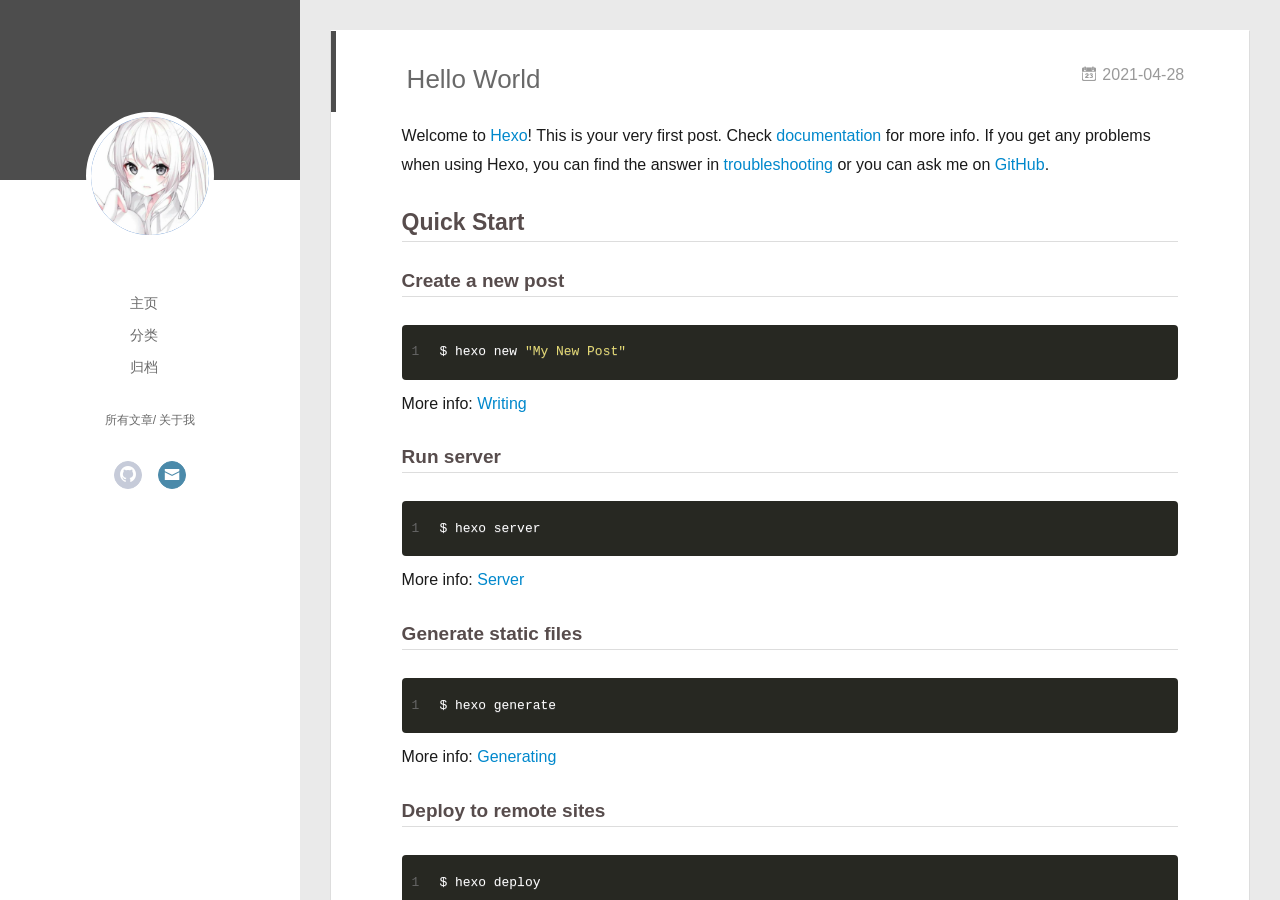
==== index.html @ 6927a151 "Site updated: 2021-04-29 12:29:31" ====
<!DOCTYPE html>
<html>
<head>
  <meta charset="utf-8">
  
  <meta name="renderer" content="webkit">
  <meta http-equiv="X-UA-Compatible" content="IE=edge" >
  <link rel="dns-prefetch" href="http://example.com">
  <title>Sakura</title>
  <meta name="viewport" content="width=device-width, initial-scale=1, maximum-scale=1">
  <meta name="description" content="我们走过很多路，最后也回归到土里">
<meta property="og:type" content="website">
<meta property="og:title" content="Sakura">
<meta property="og:url" content="http://example.com/index.html">
<meta property="og:site_name" content="Sakura">
<meta property="og:description" content="我们走过很多路，最后也回归到土里">
<meta property="og:locale" content="en_US">
<meta property="article:author" content="Chengyue">
<meta name="twitter:card" content="summary">
  
    <link rel="alternative" href="/atom.xml" title="Sakura" type="application/atom+xml">
  
  
    <link rel="icon" href="/favicon.png">
  
  <link rel="stylesheet" type="text/css" href="/./main.0cf68a.css">
  <style type="text/css">
  
    #container.show {
      background: linear-gradient(200deg,#a0cfe4,#e8c37e);
    }
  </style>
  

  

<meta name="generator" content="Hexo 5.4.0"></head>

<body>
  <div id="container" q-class="show:isCtnShow">
    <canvas id="anm-canvas" class="anm-canvas"></canvas>
    <div class="left-col" q-class="show:isShow">
      
<div class="overlay" style="background: #4d4d4d"></div>
<div class="intrude-less">
	<header id="header" class="inner">
		<a href="/" class="profilepic">
			<img src="/assets/touxiang.jpg" class="js-avatar">
		</a>
		<hgroup>
		  <h1 class="header-author"><a href="/"></a></h1>
		</hgroup>
		

		<nav class="header-menu">
			<ul>
			
				<li><a href="/">主页</a></li>
	        
				<li><a href="/categories">分类</a></li>
	        
				<li><a href="/archives">归档</a></li>
	        
			</ul>
		</nav>
		<nav class="header-smart-menu">
    		
    			
    			<a q-on="click: openSlider(e, 'innerArchive')" href="javascript:void(0)">所有文章</a>
    			
            
    			
            
    			
    			<a q-on="click: openSlider(e, 'aboutme')" href="javascript:void(0)">关于我</a>
    			
            
		</nav>
		<nav class="header-nav">
			<div class="social">
				
					<a class="github" target="_blank" href="https://github.com/ammu14/ammu14.github.io" title="github"><i class="icon-github"></i></a>
		        
					<a class="mail" target="_blank" href="mailto:527351945@qq.com" title="mail"><i class="icon-mail"></i></a>
		        
			</div>
		</nav>
	</header>		
</div>

    </div>
    <div class="mid-col" q-class="show:isShow,hide:isShow|isFalse">
      
<nav id="mobile-nav">
  	<div class="overlay js-overlay" style="background: #4d4d4d"></div>
	<div class="btnctn js-mobile-btnctn">
  		<div class="slider-trigger list" q-on="click: openSlider(e)"><i class="icon icon-sort"></i></div>
	</div>
	<div class="intrude-less">
		<header id="header" class="inner">
			<div class="profilepic">
				<img src="/assets/touxiang.jpg" class="js-avatar">
			</div>
			<hgroup>
			  <h1 class="header-author js-header-author"></h1>
			</hgroup>
			
			
			
				
			
				
			
				
			
			
			
			<nav class="header-nav">
				<div class="social">
					
						<a class="github" target="_blank" href="https://github.com/ammu14/ammu14.github.io" title="github"><i class="icon-github"></i></a>
			        
						<a class="mail" target="_blank" href="mailto:527351945@qq.com" title="mail"><i class="icon-mail"></i></a>
			        
				</div>
			</nav>

			<nav class="header-menu js-header-menu">
				<ul style="width: 70%">
				
				
					<li style="width: 33.333333333333336%"><a href="/">主页</a></li>
		        
					<li style="width: 33.333333333333336%"><a href="/categories">分类</a></li>
		        
					<li style="width: 33.333333333333336%"><a href="/archives">归档</a></li>
		        
				</ul>
			</nav>
		</header>				
	</div>
	<div class="mobile-mask" style="display:none" q-show="isShow"></div>
</nav>

      <div id="wrapper" class="body-wrap">
        <div class="menu-l">
          <div class="canvas-wrap">
            <canvas data-colors="#eaeaea" data-sectionHeight="100" data-contentId="js-content" id="myCanvas1" class="anm-canvas"></canvas>
          </div>
          <div id="js-content" class="content-ll">
            
  
    <article id="post-hello-world" class="article article-type-post  article-index" itemscope itemprop="blogPost">
  <div class="article-inner">
    
      <header class="article-header">
        
  
    <h1 itemprop="name">
      <a class="article-title" href="/2021/04/28/hello-world/">Hello World</a>
    </h1>
  

        
        


<a href="/2021/04/28/hello-world/" class="archive-article-date">
  	<time datetime="2021-04-28T14:34:05.480Z" itemprop="datePublished"><i class="icon-calendar icon"></i>2021-04-28</time>
</a>
        
      </header>
    
    <div class="article-entry" itemprop="articleBody">
      
        <p>Welcome to <a target="_blank" rel="noopener" href="https://hexo.io/">Hexo</a>! This is your very first post. Check <a target="_blank" rel="noopener" href="https://hexo.io/docs/">documentation</a> for more info. If you get any problems when using Hexo, you can find the answer in <a target="_blank" rel="noopener" href="https://hexo.io/docs/troubleshooting.html">troubleshooting</a> or you can ask me on <a target="_blank" rel="noopener" href="https://github.com/hexojs/hexo/issues">GitHub</a>.</p>
<h2 id="Quick-Start"><a href="#Quick-Start" class="headerlink" title="Quick Start"></a>Quick Start</h2><h3 id="Create-a-new-post"><a href="#Create-a-new-post" class="headerlink" title="Create a new post"></a>Create a new post</h3><figure class="highlight bash"><table><tr><td class="gutter"><pre><span class="line">1</span><br></pre></td><td class="code"><pre><span class="line">$ hexo new <span class="string">&quot;My New Post&quot;</span></span><br></pre></td></tr></table></figure>

<p>More info: <a target="_blank" rel="noopener" href="https://hexo.io/docs/writing.html">Writing</a></p>
<h3 id="Run-server"><a href="#Run-server" class="headerlink" title="Run server"></a>Run server</h3><figure class="highlight bash"><table><tr><td class="gutter"><pre><span class="line">1</span><br></pre></td><td class="code"><pre><span class="line">$ hexo server</span><br></pre></td></tr></table></figure>

<p>More info: <a target="_blank" rel="noopener" href="https://hexo.io/docs/server.html">Server</a></p>
<h3 id="Generate-static-files"><a href="#Generate-static-files" class="headerlink" title="Generate static files"></a>Generate static files</h3><figure class="highlight bash"><table><tr><td class="gutter"><pre><span class="line">1</span><br></pre></td><td class="code"><pre><span class="line">$ hexo generate</span><br></pre></td></tr></table></figure>

<p>More info: <a target="_blank" rel="noopener" href="https://hexo.io/docs/generating.html">Generating</a></p>
<h3 id="Deploy-to-remote-sites"><a href="#Deploy-to-remote-sites" class="headerlink" title="Deploy to remote sites"></a>Deploy to remote sites</h3><figure class="highlight bash"><table><tr><td class="gutter"><pre><span class="line">1</span><br></pre></td><td class="code"><pre><span class="line">$ hexo deploy</span><br></pre></td></tr></table></figure>

<p>More info: <a target="_blank" rel="noopener" href="https://hexo.io/docs/one-command-deployment.html">Deployment</a></p>

      

      
    </div>
    <div class="article-info article-info-index">
      
      
      

      
        <p class="article-more-link">
          <a class="article-more-a" href="/2021/04/28/hello-world/">展开全文 >></a>
        </p>
      

      
      <div class="clearfix"></div>
    </div>
  </div>
</article>

<aside class="wrap-side-operation">
    <div class="mod-side-operation">
        
        <div class="jump-container" id="js-jump-container" style="display:none;">
            <a href="javascript:void(0)" class="mod-side-operation__jump-to-top">
                <i class="icon-font icon-back"></i>
            </a>
            <div id="js-jump-plan-container" class="jump-plan-container" style="top: -11px;">
                <i class="icon-font icon-plane jump-plane"></i>
            </div>
        </div>
        
        
    </div>
</aside>




  
  


          </div>
        </div>
      </div>
      <footer id="footer">
  <div class="outer">
    <div id="footer-info">
    	<div class="footer-left">
    		&copy; 2021 Chengyue
    	</div>
      	<div class="footer-right">
      		<a href="http://hexo.io/" target="_blank">Hexo</a>  Theme <a href="https://github.com/litten/hexo-theme-yilia" target="_blank">Yilia</a> by Litten
      	</div>
    </div>
  </div>

  
        <!-- 不蒜子统计 -->
        <span id="busuanzi_container_site_pv">
                本站总访问量<span id="busuanzi_value_site_pv"></span>次
        </span>
        <span class="post-meta-divider">|</span>
        <span id="busuanzi_container_site_uv" style='display:none'>
                本站访客数<span id="busuanzi_value_site_uv"></span>人
        </span>
        <script async src="//busuanzi.ibruce.info/busuanzi/2.3/busuanzi.pure.mini.js"></script>
  

</footer>
    </div>
    <script>
	var yiliaConfig = {
		mathjax: false,
		isHome: true,
		isPost: false,
		isArchive: false,
		isTag: false,
		isCategory: false,
		open_in_new: false,
		toc_hide_index: true,
		root: "/",
		innerArchive: true,
		showTags: false
	}
</script>

<script>!function(t){function n(e){if(r[e])return r[e].exports;var i=r[e]={exports:{},id:e,loaded:!1};return t[e].call(i.exports,i,i.exports,n),i.loaded=!0,i.exports}var r={};n.m=t,n.c=r,n.p="./",n(0)}([function(t,n,r){r(195),t.exports=r(191)},function(t,n,r){var e=r(3),i=r(52),o=r(27),u=r(28),c=r(53),f="prototype",a=function(t,n,r){var s,l,h,v,p=t&a.F,d=t&a.G,y=t&a.S,g=t&a.P,b=t&a.B,m=d?e:y?e[n]||(e[n]={}):(e[n]||{})[f],x=d?i:i[n]||(i[n]={}),w=x[f]||(x[f]={});d&&(r=n);for(s in r)l=!p&&m&&void 0!==m[s],h=(l?m:r)[s],v=b&&l?c(h,e):g&&"function"==typeof h?c(Function.call,h):h,m&&u(m,s,h,t&a.U),x[s]!=h&&o(x,s,v),g&&w[s]!=h&&(w[s]=h)};e.core=i,a.F=1,a.G=2,a.S=4,a.P=8,a.B=16,a.W=32,a.U=64,a.R=128,t.exports=a},function(t,n,r){var e=r(6);t.exports=function(t){if(!e(t))throw TypeError(t+" is not an object!");return t}},function(t,n){var r=t.exports="undefined"!=typeof window&&window.Math==Math?window:"undefined"!=typeof self&&self.Math==Math?self:Function("return this")();"number"==typeof __g&&(__g=r)},function(t,n){t.exports=function(t){try{return!!t()}catch(t){return!0}}},function(t,n){var r=t.exports="undefined"!=typeof window&&window.Math==Math?window:"undefined"!=typeof self&&self.Math==Math?self:Function("return this")();"number"==typeof __g&&(__g=r)},function(t,n){t.exports=function(t){return"object"==typeof t?null!==t:"function"==typeof t}},function(t,n,r){var e=r(126)("wks"),i=r(76),o=r(3).Symbol,u="function"==typeof o;(t.exports=function(t){return e[t]||(e[t]=u&&o[t]||(u?o:i)("Symbol."+t))}).store=e},function(t,n){var r={}.hasOwnProperty;t.exports=function(t,n){return r.call(t,n)}},function(t,n,r){var e=r(94),i=r(33);t.exports=function(t){return e(i(t))}},function(t,n,r){t.exports=!r(4)(function(){return 7!=Object.defineProperty({},"a",{get:function(){return 7}}).a})},function(t,n,r){var e=r(2),i=r(167),o=r(50),u=Object.defineProperty;n.f=r(10)?Object.defineProperty:function(t,n,r){if(e(t),n=o(n,!0),e(r),i)try{return u(t,n,r)}catch(t){}if("get"in r||"set"in r)throw TypeError("Accessors not supported!");return"value"in r&&(t[n]=r.value),t}},function(t,n,r){t.exports=!r(18)(function(){return 7!=Object.defineProperty({},"a",{get:function(){return 7}}).a})},function(t,n,r){var e=r(14),i=r(22);t.exports=r(12)?function(t,n,r){return e.f(t,n,i(1,r))}:function(t,n,r){return t[n]=r,t}},function(t,n,r){var e=r(20),i=r(58),o=r(42),u=Object.defineProperty;n.f=r(12)?Object.defineProperty:function(t,n,r){if(e(t),n=o(n,!0),e(r),i)try{return u(t,n,r)}catch(t){}if("get"in r||"set"in r)throw TypeError("Accessors not supported!");return"value"in r&&(t[n]=r.value),t}},function(t,n,r){var e=r(40)("wks"),i=r(23),o=r(5).Symbol,u="function"==typeof o;(t.exports=function(t){return e[t]||(e[t]=u&&o[t]||(u?o:i)("Symbol."+t))}).store=e},function(t,n,r){var e=r(67),i=Math.min;t.exports=function(t){return t>0?i(e(t),9007199254740991):0}},function(t,n,r){var e=r(46);t.exports=function(t){return Object(e(t))}},function(t,n){t.exports=function(t){try{return!!t()}catch(t){return!0}}},function(t,n,r){var e=r(63),i=r(34);t.exports=Object.keys||function(t){return e(t,i)}},function(t,n,r){var e=r(21);t.exports=function(t){if(!e(t))throw TypeError(t+" is not an object!");return t}},function(t,n){t.exports=function(t){return"object"==typeof t?null!==t:"function"==typeof t}},function(t,n){t.exports=function(t,n){return{enumerable:!(1&t),configurable:!(2&t),writable:!(4&t),value:n}}},function(t,n){var r=0,e=Math.random();t.exports=function(t){return"Symbol(".concat(void 0===t?"":t,")_",(++r+e).toString(36))}},function(t,n){var r={}.hasOwnProperty;t.exports=function(t,n){return r.call(t,n)}},function(t,n){var r=t.exports={version:"2.4.0"};"number"==typeof __e&&(__e=r)},function(t,n){t.exports=function(t){if("function"!=typeof t)throw TypeError(t+" is not a function!");return t}},function(t,n,r){var e=r(11),i=r(66);t.exports=r(10)?function(t,n,r){return e.f(t,n,i(1,r))}:function(t,n,r){return t[n]=r,t}},function(t,n,r){var e=r(3),i=r(27),o=r(24),u=r(76)("src"),c="toString",f=Function[c],a=(""+f).split(c);r(52).inspectSource=function(t){return f.call(t)},(t.exports=function(t,n,r,c){var f="function"==typeof r;f&&(o(r,"name")||i(r,"name",n)),t[n]!==r&&(f&&(o(r,u)||i(r,u,t[n]?""+t[n]:a.join(String(n)))),t===e?t[n]=r:c?t[n]?t[n]=r:i(t,n,r):(delete t[n],i(t,n,r)))})(Function.prototype,c,function(){return"function"==typeof this&&this[u]||f.call(this)})},function(t,n,r){var e=r(1),i=r(4),o=r(46),u=function(t,n,r,e){var i=String(o(t)),u="<"+n;return""!==r&&(u+=" "+r+'="'+String(e).replace(/"/g,"&quot;")+'"'),u+">"+i+"</"+n+">"};t.exports=function(t,n){var r={};r[t]=n(u),e(e.P+e.F*i(function(){var n=""[t]('"');return n!==n.toLowerCase()||n.split('"').length>3}),"String",r)}},function(t,n,r){var e=r(115),i=r(46);t.exports=function(t){return e(i(t))}},function(t,n,r){var e=r(116),i=r(66),o=r(30),u=r(50),c=r(24),f=r(167),a=Object.getOwnPropertyDescriptor;n.f=r(10)?a:function(t,n){if(t=o(t),n=u(n,!0),f)try{return a(t,n)}catch(t){}if(c(t,n))return i(!e.f.call(t,n),t[n])}},function(t,n,r){var e=r(24),i=r(17),o=r(145)("IE_PROTO"),u=Object.prototype;t.exports=Object.getPrototypeOf||function(t){return t=i(t),e(t,o)?t[o]:"function"==typeof t.constructor&&t instanceof t.constructor?t.constructor.prototype:t instanceof Object?u:null}},function(t,n){t.exports=function(t){if(void 0==t)throw TypeError("Can't call method on  "+t);return t}},function(t,n){t.exports="constructor,hasOwnProperty,isPrototypeOf,propertyIsEnumerable,toLocaleString,toString,valueOf".split(",")},function(t,n){t.exports={}},function(t,n){t.exports=!0},function(t,n){n.f={}.propertyIsEnumerable},function(t,n,r){var e=r(14).f,i=r(8),o=r(15)("toStringTag");t.exports=function(t,n,r){t&&!i(t=r?t:t.prototype,o)&&e(t,o,{configurable:!0,value:n})}},function(t,n,r){var e=r(40)("keys"),i=r(23);t.exports=function(t){return e[t]||(e[t]=i(t))}},function(t,n,r){var e=r(5),i="__core-js_shared__",o=e[i]||(e[i]={});t.exports=function(t){return o[t]||(o[t]={})}},function(t,n){var r=Math.ceil,e=Math.floor;t.exports=function(t){return isNaN(t=+t)?0:(t>0?e:r)(t)}},function(t,n,r){var e=r(21);t.exports=function(t,n){if(!e(t))return t;var r,i;if(n&&"function"==typeof(r=t.toString)&&!e(i=r.call(t)))return i;if("function"==typeof(r=t.valueOf)&&!e(i=r.call(t)))return i;if(!n&&"function"==typeof(r=t.toString)&&!e(i=r.call(t)))return i;throw TypeError("Can't convert object to primitive value")}},function(t,n,r){var e=r(5),i=r(25),o=r(36),u=r(44),c=r(14).f;t.exports=function(t){var n=i.Symbol||(i.Symbol=o?{}:e.Symbol||{});"_"==t.charAt(0)||t in n||c(n,t,{value:u.f(t)})}},function(t,n,r){n.f=r(15)},function(t,n){var r={}.toString;t.exports=function(t){return r.call(t).slice(8,-1)}},function(t,n){t.exports=function(t){if(void 0==t)throw TypeError("Can't call method on  "+t);return t}},function(t,n,r){var e=r(4);t.exports=function(t,n){return!!t&&e(function(){n?t.call(null,function(){},1):t.call(null)})}},function(t,n,r){var e=r(53),i=r(115),o=r(17),u=r(16),c=r(203);t.exports=function(t,n){var r=1==t,f=2==t,a=3==t,s=4==t,l=6==t,h=5==t||l,v=n||c;return function(n,c,p){for(var d,y,g=o(n),b=i(g),m=e(c,p,3),x=u(b.length),w=0,S=r?v(n,x):f?v(n,0):void 0;x>w;w++)if((h||w in b)&&(d=b[w],y=m(d,w,g),t))if(r)S[w]=y;else if(y)switch(t){case 3:return!0;case 5:return d;case 6:return w;case 2:S.push(d)}else if(s)return!1;return l?-1:a||s?s:S}}},function(t,n,r){var e=r(1),i=r(52),o=r(4);t.exports=function(t,n){var r=(i.Object||{})[t]||Object[t],u={};u[t]=n(r),e(e.S+e.F*o(function(){r(1)}),"Object",u)}},function(t,n,r){var e=r(6);t.exports=function(t,n){if(!e(t))return t;var r,i;if(n&&"function"==typeof(r=t.toString)&&!e(i=r.call(t)))return i;if("function"==typeof(r=t.valueOf)&&!e(i=r.call(t)))return i;if(!n&&"function"==typeof(r=t.toString)&&!e(i=r.call(t)))return i;throw TypeError("Can't convert object to primitive value")}},function(t,n,r){var e=r(5),i=r(25),o=r(91),u=r(13),c="prototype",f=function(t,n,r){var a,s,l,h=t&f.F,v=t&f.G,p=t&f.S,d=t&f.P,y=t&f.B,g=t&f.W,b=v?i:i[n]||(i[n]={}),m=b[c],x=v?e:p?e[n]:(e[n]||{})[c];v&&(r=n);for(a in r)(s=!h&&x&&void 0!==x[a])&&a in b||(l=s?x[a]:r[a],b[a]=v&&"function"!=typeof x[a]?r[a]:y&&s?o(l,e):g&&x[a]==l?function(t){var n=function(n,r,e){if(this instanceof t){switch(arguments.length){case 0:return new t;case 1:return new t(n);case 2:return new t(n,r)}return new t(n,r,e)}return t.apply(this,arguments)};return n[c]=t[c],n}(l):d&&"function"==typeof l?o(Function.call,l):l,d&&((b.virtual||(b.virtual={}))[a]=l,t&f.R&&m&&!m[a]&&u(m,a,l)))};f.F=1,f.G=2,f.S=4,f.P=8,f.B=16,f.W=32,f.U=64,f.R=128,t.exports=f},function(t,n){var r=t.exports={version:"2.4.0"};"number"==typeof __e&&(__e=r)},function(t,n,r){var e=r(26);t.exports=function(t,n,r){if(e(t),void 0===n)return t;switch(r){case 1:return function(r){return t.call(n,r)};case 2:return function(r,e){return t.call(n,r,e)};case 3:return function(r,e,i){return t.call(n,r,e,i)}}return function(){return t.apply(n,arguments)}}},function(t,n,r){var e=r(183),i=r(1),o=r(126)("metadata"),u=o.store||(o.store=new(r(186))),c=function(t,n,r){var i=u.get(t);if(!i){if(!r)return;u.set(t,i=new e)}var o=i.get(n);if(!o){if(!r)return;i.set(n,o=new e)}return o},f=function(t,n,r){var e=c(n,r,!1);return void 0!==e&&e.has(t)},a=function(t,n,r){var e=c(n,r,!1);return void 0===e?void 0:e.get(t)},s=function(t,n,r,e){c(r,e,!0).set(t,n)},l=function(t,n){var r=c(t,n,!1),e=[];return r&&r.forEach(function(t,n){e.push(n)}),e},h=function(t){return void 0===t||"symbol"==typeof t?t:String(t)},v=function(t){i(i.S,"Reflect",t)};t.exports={store:u,map:c,has:f,get:a,set:s,keys:l,key:h,exp:v}},function(t,n,r){"use strict";if(r(10)){var e=r(69),i=r(3),o=r(4),u=r(1),c=r(127),f=r(152),a=r(53),s=r(68),l=r(66),h=r(27),v=r(73),p=r(67),d=r(16),y=r(75),g=r(50),b=r(24),m=r(180),x=r(114),w=r(6),S=r(17),_=r(137),O=r(70),E=r(32),P=r(71).f,j=r(154),F=r(76),M=r(7),A=r(48),N=r(117),T=r(146),I=r(155),k=r(80),L=r(123),R=r(74),C=r(130),D=r(160),U=r(11),W=r(31),G=U.f,B=W.f,V=i.RangeError,z=i.TypeError,q=i.Uint8Array,K="ArrayBuffer",J="Shared"+K,Y="BYTES_PER_ELEMENT",H="prototype",$=Array[H],X=f.ArrayBuffer,Q=f.DataView,Z=A(0),tt=A(2),nt=A(3),rt=A(4),et=A(5),it=A(6),ot=N(!0),ut=N(!1),ct=I.values,ft=I.keys,at=I.entries,st=$.lastIndexOf,lt=$.reduce,ht=$.reduceRight,vt=$.join,pt=$.sort,dt=$.slice,yt=$.toString,gt=$.toLocaleString,bt=M("iterator"),mt=M("toStringTag"),xt=F("typed_constructor"),wt=F("def_constructor"),St=c.CONSTR,_t=c.TYPED,Ot=c.VIEW,Et="Wrong length!",Pt=A(1,function(t,n){return Tt(T(t,t[wt]),n)}),jt=o(function(){return 1===new q(new Uint16Array([1]).buffer)[0]}),Ft=!!q&&!!q[H].set&&o(function(){new q(1).set({})}),Mt=function(t,n){if(void 0===t)throw z(Et);var r=+t,e=d(t);if(n&&!m(r,e))throw V(Et);return e},At=function(t,n){var r=p(t);if(r<0||r%n)throw V("Wrong offset!");return r},Nt=function(t){if(w(t)&&_t in t)return t;throw z(t+" is not a typed array!")},Tt=function(t,n){if(!(w(t)&&xt in t))throw z("It is not a typed array constructor!");return new t(n)},It=function(t,n){return kt(T(t,t[wt]),n)},kt=function(t,n){for(var r=0,e=n.length,i=Tt(t,e);e>r;)i[r]=n[r++];return i},Lt=function(t,n,r){G(t,n,{get:function(){return this._d[r]}})},Rt=function(t){var n,r,e,i,o,u,c=S(t),f=arguments.length,s=f>1?arguments[1]:void 0,l=void 0!==s,h=j(c);if(void 0!=h&&!_(h)){for(u=h.call(c),e=[],n=0;!(o=u.next()).done;n++)e.push(o.value);c=e}for(l&&f>2&&(s=a(s,arguments[2],2)),n=0,r=d(c.length),i=Tt(this,r);r>n;n++)i[n]=l?s(c[n],n):c[n];return i},Ct=function(){for(var t=0,n=arguments.length,r=Tt(this,n);n>t;)r[t]=arguments[t++];return r},Dt=!!q&&o(function(){gt.call(new q(1))}),Ut=function(){return gt.apply(Dt?dt.call(Nt(this)):Nt(this),arguments)},Wt={copyWithin:function(t,n){return D.call(Nt(this),t,n,arguments.length>2?arguments[2]:void 0)},every:function(t){return rt(Nt(this),t,arguments.length>1?arguments[1]:void 0)},fill:function(t){return C.apply(Nt(this),arguments)},filter:function(t){return It(this,tt(Nt(this),t,arguments.length>1?arguments[1]:void 0))},find:function(t){return et(Nt(this),t,arguments.length>1?arguments[1]:void 0)},findIndex:function(t){return it(Nt(this),t,arguments.length>1?arguments[1]:void 0)},forEach:function(t){Z(Nt(this),t,arguments.length>1?arguments[1]:void 0)},indexOf:function(t){return ut(Nt(this),t,arguments.length>1?arguments[1]:void 0)},includes:function(t){return ot(Nt(this),t,arguments.length>1?arguments[1]:void 0)},join:function(t){return vt.apply(Nt(this),arguments)},lastIndexOf:function(t){return st.apply(Nt(this),arguments)},map:function(t){return Pt(Nt(this),t,arguments.length>1?arguments[1]:void 0)},reduce:function(t){return lt.apply(Nt(this),arguments)},reduceRight:function(t){return ht.apply(Nt(this),arguments)},reverse:function(){for(var t,n=this,r=Nt(n).length,e=Math.floor(r/2),i=0;i<e;)t=n[i],n[i++]=n[--r],n[r]=t;return n},some:function(t){return nt(Nt(this),t,arguments.length>1?arguments[1]:void 0)},sort:function(t){return pt.call(Nt(this),t)},subarray:function(t,n){var r=Nt(this),e=r.length,i=y(t,e);return new(T(r,r[wt]))(r.buffer,r.byteOffset+i*r.BYTES_PER_ELEMENT,d((void 0===n?e:y(n,e))-i))}},Gt=function(t,n){return It(this,dt.call(Nt(this),t,n))},Bt=function(t){Nt(this);var n=At(arguments[1],1),r=this.length,e=S(t),i=d(e.length),o=0;if(i+n>r)throw V(Et);for(;o<i;)this[n+o]=e[o++]},Vt={entries:function(){return at.call(Nt(this))},keys:function(){return ft.call(Nt(this))},values:function(){return ct.call(Nt(this))}},zt=function(t,n){return w(t)&&t[_t]&&"symbol"!=typeof n&&n in t&&String(+n)==String(n)},qt=function(t,n){return zt(t,n=g(n,!0))?l(2,t[n]):B(t,n)},Kt=function(t,n,r){return!(zt(t,n=g(n,!0))&&w(r)&&b(r,"value"))||b(r,"get")||b(r,"set")||r.configurable||b(r,"writable")&&!r.writable||b(r,"enumerable")&&!r.enumerable?G(t,n,r):(t[n]=r.value,t)};St||(W.f=qt,U.f=Kt),u(u.S+u.F*!St,"Object",{getOwnPropertyDescriptor:qt,defineProperty:Kt}),o(function(){yt.call({})})&&(yt=gt=function(){return vt.call(this)});var Jt=v({},Wt);v(Jt,Vt),h(Jt,bt,Vt.values),v(Jt,{slice:Gt,set:Bt,constructor:function(){},toString:yt,toLocaleString:Ut}),Lt(Jt,"buffer","b"),Lt(Jt,"byteOffset","o"),Lt(Jt,"byteLength","l"),Lt(Jt,"length","e"),G(Jt,mt,{get:function(){return this[_t]}}),t.exports=function(t,n,r,f){f=!!f;var a=t+(f?"Clamped":"")+"Array",l="Uint8Array"!=a,v="get"+t,p="set"+t,y=i[a],g=y||{},b=y&&E(y),m=!y||!c.ABV,S={},_=y&&y[H],j=function(t,r){var e=t._d;return e.v[v](r*n+e.o,jt)},F=function(t,r,e){var i=t._d;f&&(e=(e=Math.round(e))<0?0:e>255?255:255&e),i.v[p](r*n+i.o,e,jt)},M=function(t,n){G(t,n,{get:function(){return j(this,n)},set:function(t){return F(this,n,t)},enumerable:!0})};m?(y=r(function(t,r,e,i){s(t,y,a,"_d");var o,u,c,f,l=0,v=0;if(w(r)){if(!(r instanceof X||(f=x(r))==K||f==J))return _t in r?kt(y,r):Rt.call(y,r);o=r,v=At(e,n);var p=r.byteLength;if(void 0===i){if(p%n)throw V(Et);if((u=p-v)<0)throw V(Et)}else if((u=d(i)*n)+v>p)throw V(Et);c=u/n}else c=Mt(r,!0),u=c*n,o=new X(u);for(h(t,"_d",{b:o,o:v,l:u,e:c,v:new Q(o)});l<c;)M(t,l++)}),_=y[H]=O(Jt),h(_,"constructor",y)):L(function(t){new y(null),new y(t)},!0)||(y=r(function(t,r,e,i){s(t,y,a);var o;return w(r)?r instanceof X||(o=x(r))==K||o==J?void 0!==i?new g(r,At(e,n),i):void 0!==e?new g(r,At(e,n)):new g(r):_t in r?kt(y,r):Rt.call(y,r):new g(Mt(r,l))}),Z(b!==Function.prototype?P(g).concat(P(b)):P(g),function(t){t in y||h(y,t,g[t])}),y[H]=_,e||(_.constructor=y));var A=_[bt],N=!!A&&("values"==A.name||void 0==A.name),T=Vt.values;h(y,xt,!0),h(_,_t,a),h(_,Ot,!0),h(_,wt,y),(f?new y(1)[mt]==a:mt in _)||G(_,mt,{get:function(){return a}}),S[a]=y,u(u.G+u.W+u.F*(y!=g),S),u(u.S,a,{BYTES_PER_ELEMENT:n,from:Rt,of:Ct}),Y in _||h(_,Y,n),u(u.P,a,Wt),R(a),u(u.P+u.F*Ft,a,{set:Bt}),u(u.P+u.F*!N,a,Vt),u(u.P+u.F*(_.toString!=yt),a,{toString:yt}),u(u.P+u.F*o(function(){new y(1).slice()}),a,{slice:Gt}),u(u.P+u.F*(o(function(){return[1,2].toLocaleString()!=new y([1,2]).toLocaleString()})||!o(function(){_.toLocaleString.call([1,2])})),a,{toLocaleString:Ut}),k[a]=N?A:T,e||N||h(_,bt,T)}}else t.exports=function(){}},function(t,n){var r={}.toString;t.exports=function(t){return r.call(t).slice(8,-1)}},function(t,n,r){var e=r(21),i=r(5).document,o=e(i)&&e(i.createElement);t.exports=function(t){return o?i.createElement(t):{}}},function(t,n,r){t.exports=!r(12)&&!r(18)(function(){return 7!=Object.defineProperty(r(57)("div"),"a",{get:function(){return 7}}).a})},function(t,n,r){"use strict";var e=r(36),i=r(51),o=r(64),u=r(13),c=r(8),f=r(35),a=r(96),s=r(38),l=r(103),h=r(15)("iterator"),v=!([].keys&&"next"in[].keys()),p="keys",d="values",y=function(){return this};t.exports=function(t,n,r,g,b,m,x){a(r,n,g);var w,S,_,O=function(t){if(!v&&t in F)return F[t];switch(t){case p:case d:return function(){return new r(this,t)}}return function(){return new r(this,t)}},E=n+" Iterator",P=b==d,j=!1,F=t.prototype,M=F[h]||F["@@iterator"]||b&&F[b],A=M||O(b),N=b?P?O("entries"):A:void 0,T="Array"==n?F.entries||M:M;if(T&&(_=l(T.call(new t)))!==Object.prototype&&(s(_,E,!0),e||c(_,h)||u(_,h,y)),P&&M&&M.name!==d&&(j=!0,A=function(){return M.call(this)}),e&&!x||!v&&!j&&F[h]||u(F,h,A),f[n]=A,f[E]=y,b)if(w={values:P?A:O(d),keys:m?A:O(p),entries:N},x)for(S in w)S in F||o(F,S,w[S]);else i(i.P+i.F*(v||j),n,w);return w}},function(t,n,r){var e=r(20),i=r(100),o=r(34),u=r(39)("IE_PROTO"),c=function(){},f="prototype",a=function(){var t,n=r(57)("iframe"),e=o.length;for(n.style.display="none",r(93).appendChild(n),n.src="javascript:",t=n.contentWindow.document,t.open(),t.write("<script>document.F=Object<\/script>"),t.close(),a=t.F;e--;)delete a[f][o[e]];return a()};t.exports=Object.create||function(t,n){var r;return null!==t?(c[f]=e(t),r=new c,c[f]=null,r[u]=t):r=a(),void 0===n?r:i(r,n)}},function(t,n,r){var e=r(63),i=r(34).concat("length","prototype");n.f=Object.getOwnPropertyNames||function(t){return e(t,i)}},function(t,n){n.f=Object.getOwnPropertySymbols},function(t,n,r){var e=r(8),i=r(9),o=r(90)(!1),u=r(39)("IE_PROTO");t.exports=function(t,n){var r,c=i(t),f=0,a=[];for(r in c)r!=u&&e(c,r)&&a.push(r);for(;n.length>f;)e(c,r=n[f++])&&(~o(a,r)||a.push(r));return a}},function(t,n,r){t.exports=r(13)},function(t,n,r){var e=r(76)("meta"),i=r(6),o=r(24),u=r(11).f,c=0,f=Object.isExtensible||function(){return!0},a=!r(4)(function(){return f(Object.preventExtensions({}))}),s=function(t){u(t,e,{value:{i:"O"+ ++c,w:{}}})},l=function(t,n){if(!i(t))return"symbol"==typeof t?t:("string"==typeof t?"S":"P")+t;if(!o(t,e)){if(!f(t))return"F";if(!n)return"E";s(t)}return t[e].i},h=function(t,n){if(!o(t,e)){if(!f(t))return!0;if(!n)return!1;s(t)}return t[e].w},v=function(t){return a&&p.NEED&&f(t)&&!o(t,e)&&s(t),t},p=t.exports={KEY:e,NEED:!1,fastKey:l,getWeak:h,onFreeze:v}},function(t,n){t.exports=function(t,n){return{enumerable:!(1&t),configurable:!(2&t),writable:!(4&t),value:n}}},function(t,n){var r=Math.ceil,e=Math.floor;t.exports=function(t){return isNaN(t=+t)?0:(t>0?e:r)(t)}},function(t,n){t.exports=function(t,n,r,e){if(!(t instanceof n)||void 0!==e&&e in t)throw TypeError(r+": incorrect invocation!");return t}},function(t,n){t.exports=!1},function(t,n,r){var e=r(2),i=r(173),o=r(133),u=r(145)("IE_PROTO"),c=function(){},f="prototype",a=function(){var t,n=r(132)("iframe"),e=o.length;for(n.style.display="none",r(135).appendChild(n),n.src="javascript:",t=n.contentWindow.document,t.open(),t.write("<script>document.F=Object<\/script>"),t.close(),a=t.F;e--;)delete a[f][o[e]];return a()};t.exports=Object.create||function(t,n){var r;return null!==t?(c[f]=e(t),r=new c,c[f]=null,r[u]=t):r=a(),void 0===n?r:i(r,n)}},function(t,n,r){var e=r(175),i=r(133).concat("length","prototype");n.f=Object.getOwnPropertyNames||function(t){return e(t,i)}},function(t,n,r){var e=r(175),i=r(133);t.exports=Object.keys||function(t){return e(t,i)}},function(t,n,r){var e=r(28);t.exports=function(t,n,r){for(var i in n)e(t,i,n[i],r);return t}},function(t,n,r){"use strict";var e=r(3),i=r(11),o=r(10),u=r(7)("species");t.exports=function(t){var n=e[t];o&&n&&!n[u]&&i.f(n,u,{configurable:!0,get:function(){return this}})}},function(t,n,r){var e=r(67),i=Math.max,o=Math.min;t.exports=function(t,n){return t=e(t),t<0?i(t+n,0):o(t,n)}},function(t,n){var r=0,e=Math.random();t.exports=function(t){return"Symbol(".concat(void 0===t?"":t,")_",(++r+e).toString(36))}},function(t,n,r){var e=r(33);t.exports=function(t){return Object(e(t))}},function(t,n,r){var e=r(7)("unscopables"),i=Array.prototype;void 0==i[e]&&r(27)(i,e,{}),t.exports=function(t){i[e][t]=!0}},function(t,n,r){var e=r(53),i=r(169),o=r(137),u=r(2),c=r(16),f=r(154),a={},s={},n=t.exports=function(t,n,r,l,h){var v,p,d,y,g=h?function(){return t}:f(t),b=e(r,l,n?2:1),m=0;if("function"!=typeof g)throw TypeError(t+" is not iterable!");if(o(g)){for(v=c(t.length);v>m;m++)if((y=n?b(u(p=t[m])[0],p[1]):b(t[m]))===a||y===s)return y}else for(d=g.call(t);!(p=d.next()).done;)if((y=i(d,b,p.value,n))===a||y===s)return y};n.BREAK=a,n.RETURN=s},function(t,n){t.exports={}},function(t,n,r){var e=r(11).f,i=r(24),o=r(7)("toStringTag");t.exports=function(t,n,r){t&&!i(t=r?t:t.prototype,o)&&e(t,o,{configurable:!0,value:n})}},function(t,n,r){var e=r(1),i=r(46),o=r(4),u=r(150),c="["+u+"]",f="​",a=RegExp("^"+c+c+"*"),s=RegExp(c+c+"*$"),l=function(t,n,r){var i={},c=o(function(){return!!u[t]()||f[t]()!=f}),a=i[t]=c?n(h):u[t];r&&(i[r]=a),e(e.P+e.F*c,"String",i)},h=l.trim=function(t,n){return t=String(i(t)),1&n&&(t=t.replace(a,"")),2&n&&(t=t.replace(s,"")),t};t.exports=l},function(t,n,r){t.exports={default:r(86),__esModule:!0}},function(t,n,r){t.exports={default:r(87),__esModule:!0}},function(t,n,r){"use strict";function e(t){return t&&t.__esModule?t:{default:t}}n.__esModule=!0;var i=r(84),o=e(i),u=r(83),c=e(u),f="function"==typeof c.default&&"symbol"==typeof o.default?function(t){return typeof t}:function(t){return t&&"function"==typeof c.default&&t.constructor===c.default&&t!==c.default.prototype?"symbol":typeof t};n.default="function"==typeof c.default&&"symbol"===f(o.default)?function(t){return void 0===t?"undefined":f(t)}:function(t){return t&&"function"==typeof c.default&&t.constructor===c.default&&t!==c.default.prototype?"symbol":void 0===t?"undefined":f(t)}},function(t,n,r){r(110),r(108),r(111),r(112),t.exports=r(25).Symbol},function(t,n,r){r(109),r(113),t.exports=r(44).f("iterator")},function(t,n){t.exports=function(t){if("function"!=typeof t)throw TypeError(t+" is not a function!");return t}},function(t,n){t.exports=function(){}},function(t,n,r){var e=r(9),i=r(106),o=r(105);t.exports=function(t){return function(n,r,u){var c,f=e(n),a=i(f.length),s=o(u,a);if(t&&r!=r){for(;a>s;)if((c=f[s++])!=c)return!0}else for(;a>s;s++)if((t||s in f)&&f[s]===r)return t||s||0;return!t&&-1}}},function(t,n,r){var e=r(88);t.exports=function(t,n,r){if(e(t),void 0===n)return t;switch(r){case 1:return function(r){return t.call(n,r)};case 2:return function(r,e){return t.call(n,r,e)};case 3:return function(r,e,i){return t.call(n,r,e,i)}}return function(){return t.apply(n,arguments)}}},function(t,n,r){var e=r(19),i=r(62),o=r(37);t.exports=function(t){var n=e(t),r=i.f;if(r)for(var u,c=r(t),f=o.f,a=0;c.length>a;)f.call(t,u=c[a++])&&n.push(u);return n}},function(t,n,r){t.exports=r(5).document&&document.documentElement},function(t,n,r){var e=r(56);t.exports=Object("z").propertyIsEnumerable(0)?Object:function(t){return"String"==e(t)?t.split(""):Object(t)}},function(t,n,r){var e=r(56);t.exports=Array.isArray||function(t){return"Array"==e(t)}},function(t,n,r){"use strict";var e=r(60),i=r(22),o=r(38),u={};r(13)(u,r(15)("iterator"),function(){return this}),t.exports=function(t,n,r){t.prototype=e(u,{next:i(1,r)}),o(t,n+" Iterator")}},function(t,n){t.exports=function(t,n){return{value:n,done:!!t}}},function(t,n,r){var e=r(19),i=r(9);t.exports=function(t,n){for(var r,o=i(t),u=e(o),c=u.length,f=0;c>f;)if(o[r=u[f++]]===n)return r}},function(t,n,r){var e=r(23)("meta"),i=r(21),o=r(8),u=r(14).f,c=0,f=Object.isExtensible||function(){return!0},a=!r(18)(function(){return f(Object.preventExtensions({}))}),s=function(t){u(t,e,{value:{i:"O"+ ++c,w:{}}})},l=function(t,n){if(!i(t))return"symbol"==typeof t?t:("string"==typeof t?"S":"P")+t;if(!o(t,e)){if(!f(t))return"F";if(!n)return"E";s(t)}return t[e].i},h=function(t,n){if(!o(t,e)){if(!f(t))return!0;if(!n)return!1;s(t)}return t[e].w},v=function(t){return a&&p.NEED&&f(t)&&!o(t,e)&&s(t),t},p=t.exports={KEY:e,NEED:!1,fastKey:l,getWeak:h,onFreeze:v}},function(t,n,r){var e=r(14),i=r(20),o=r(19);t.exports=r(12)?Object.defineProperties:function(t,n){i(t);for(var r,u=o(n),c=u.length,f=0;c>f;)e.f(t,r=u[f++],n[r]);return t}},function(t,n,r){var e=r(37),i=r(22),o=r(9),u=r(42),c=r(8),f=r(58),a=Object.getOwnPropertyDescriptor;n.f=r(12)?a:function(t,n){if(t=o(t),n=u(n,!0),f)try{return a(t,n)}catch(t){}if(c(t,n))return i(!e.f.call(t,n),t[n])}},function(t,n,r){var e=r(9),i=r(61).f,o={}.toString,u="object"==typeof window&&window&&Object.getOwnPropertyNames?Object.getOwnPropertyNames(window):[],c=function(t){try{return i(t)}catch(t){return u.slice()}};t.exports.f=function(t){return u&&"[object Window]"==o.call(t)?c(t):i(e(t))}},function(t,n,r){var e=r(8),i=r(77),o=r(39)("IE_PROTO"),u=Object.prototype;t.exports=Object.getPrototypeOf||function(t){return t=i(t),e(t,o)?t[o]:"function"==typeof t.constructor&&t instanceof t.constructor?t.constructor.prototype:t instanceof Object?u:null}},function(t,n,r){var e=r(41),i=r(33);t.exports=function(t){return function(n,r){var o,u,c=String(i(n)),f=e(r),a=c.length;return f<0||f>=a?t?"":void 0:(o=c.charCodeAt(f),o<55296||o>56319||f+1===a||(u=c.charCodeAt(f+1))<56320||u>57343?t?c.charAt(f):o:t?c.slice(f,f+2):u-56320+(o-55296<<10)+65536)}}},function(t,n,r){var e=r(41),i=Math.max,o=Math.min;t.exports=function(t,n){return t=e(t),t<0?i(t+n,0):o(t,n)}},function(t,n,r){var e=r(41),i=Math.min;t.exports=function(t){return t>0?i(e(t),9007199254740991):0}},function(t,n,r){"use strict";var e=r(89),i=r(97),o=r(35),u=r(9);t.exports=r(59)(Array,"Array",function(t,n){this._t=u(t),this._i=0,this._k=n},function(){var t=this._t,n=this._k,r=this._i++;return!t||r>=t.length?(this._t=void 0,i(1)):"keys"==n?i(0,r):"values"==n?i(0,t[r]):i(0,[r,t[r]])},"values"),o.Arguments=o.Array,e("keys"),e("values"),e("entries")},function(t,n){},function(t,n,r){"use strict";var e=r(104)(!0);r(59)(String,"String",function(t){this._t=String(t),this._i=0},function(){var t,n=this._t,r=this._i;return r>=n.length?{value:void 0,done:!0}:(t=e(n,r),this._i+=t.length,{value:t,done:!1})})},function(t,n,r){"use strict";var e=r(5),i=r(8),o=r(12),u=r(51),c=r(64),f=r(99).KEY,a=r(18),s=r(40),l=r(38),h=r(23),v=r(15),p=r(44),d=r(43),y=r(98),g=r(92),b=r(95),m=r(20),x=r(9),w=r(42),S=r(22),_=r(60),O=r(102),E=r(101),P=r(14),j=r(19),F=E.f,M=P.f,A=O.f,N=e.Symbol,T=e.JSON,I=T&&T.stringify,k="prototype",L=v("_hidden"),R=v("toPrimitive"),C={}.propertyIsEnumerable,D=s("symbol-registry"),U=s("symbols"),W=s("op-symbols"),G=Object[k],B="function"==typeof N,V=e.QObject,z=!V||!V[k]||!V[k].findChild,q=o&&a(function(){return 7!=_(M({},"a",{get:function(){return M(this,"a",{value:7}).a}})).a})?function(t,n,r){var e=F(G,n);e&&delete G[n],M(t,n,r),e&&t!==G&&M(G,n,e)}:M,K=function(t){var n=U[t]=_(N[k]);return n._k=t,n},J=B&&"symbol"==typeof N.iterator?function(t){return"symbol"==typeof t}:function(t){return t instanceof N},Y=function(t,n,r){return t===G&&Y(W,n,r),m(t),n=w(n,!0),m(r),i(U,n)?(r.enumerable?(i(t,L)&&t[L][n]&&(t[L][n]=!1),r=_(r,{enumerable:S(0,!1)})):(i(t,L)||M(t,L,S(1,{})),t[L][n]=!0),q(t,n,r)):M(t,n,r)},H=function(t,n){m(t);for(var r,e=g(n=x(n)),i=0,o=e.length;o>i;)Y(t,r=e[i++],n[r]);return t},$=function(t,n){return void 0===n?_(t):H(_(t),n)},X=function(t){var n=C.call(this,t=w(t,!0));return!(this===G&&i(U,t)&&!i(W,t))&&(!(n||!i(this,t)||!i(U,t)||i(this,L)&&this[L][t])||n)},Q=function(t,n){if(t=x(t),n=w(n,!0),t!==G||!i(U,n)||i(W,n)){var r=F(t,n);return!r||!i(U,n)||i(t,L)&&t[L][n]||(r.enumerable=!0),r}},Z=function(t){for(var n,r=A(x(t)),e=[],o=0;r.length>o;)i(U,n=r[o++])||n==L||n==f||e.push(n);return e},tt=function(t){for(var n,r=t===G,e=A(r?W:x(t)),o=[],u=0;e.length>u;)!i(U,n=e[u++])||r&&!i(G,n)||o.push(U[n]);return o};B||(N=function(){if(this instanceof N)throw TypeError("Symbol is not a constructor!");var t=h(arguments.length>0?arguments[0]:void 0),n=function(r){this===G&&n.call(W,r),i(this,L)&&i(this[L],t)&&(this[L][t]=!1),q(this,t,S(1,r))};return o&&z&&q(G,t,{configurable:!0,set:n}),K(t)},c(N[k],"toString",function(){return this._k}),E.f=Q,P.f=Y,r(61).f=O.f=Z,r(37).f=X,r(62).f=tt,o&&!r(36)&&c(G,"propertyIsEnumerable",X,!0),p.f=function(t){return K(v(t))}),u(u.G+u.W+u.F*!B,{Symbol:N});for(var nt="hasInstance,isConcatSpreadable,iterator,match,replace,search,species,split,toPrimitive,toStringTag,unscopables".split(","),rt=0;nt.length>rt;)v(nt[rt++]);for(var nt=j(v.store),rt=0;nt.length>rt;)d(nt[rt++]);u(u.S+u.F*!B,"Symbol",{for:function(t){return i(D,t+="")?D[t]:D[t]=N(t)},keyFor:function(t){if(J(t))return y(D,t);throw TypeError(t+" is not a symbol!")},useSetter:function(){z=!0},useSimple:function(){z=!1}}),u(u.S+u.F*!B,"Object",{create:$,defineProperty:Y,defineProperties:H,getOwnPropertyDescriptor:Q,getOwnPropertyNames:Z,getOwnPropertySymbols:tt}),T&&u(u.S+u.F*(!B||a(function(){var t=N();return"[null]"!=I([t])||"{}"!=I({a:t})||"{}"!=I(Object(t))})),"JSON",{stringify:function(t){if(void 0!==t&&!J(t)){for(var n,r,e=[t],i=1;arguments.length>i;)e.push(arguments[i++]);return n=e[1],"function"==typeof n&&(r=n),!r&&b(n)||(n=function(t,n){if(r&&(n=r.call(this,t,n)),!J(n))return n}),e[1]=n,I.apply(T,e)}}}),N[k][R]||r(13)(N[k],R,N[k].valueOf),l(N,"Symbol"),l(Math,"Math",!0),l(e.JSON,"JSON",!0)},function(t,n,r){r(43)("asyncIterator")},function(t,n,r){r(43)("observable")},function(t,n,r){r(107);for(var e=r(5),i=r(13),o=r(35),u=r(15)("toStringTag"),c=["NodeList","DOMTokenList","MediaList","StyleSheetList","CSSRuleList"],f=0;f<5;f++){var a=c[f],s=e[a],l=s&&s.prototype;l&&!l[u]&&i(l,u,a),o[a]=o.Array}},function(t,n,r){var e=r(45),i=r(7)("toStringTag"),o="Arguments"==e(function(){return arguments}()),u=function(t,n){try{return t[n]}catch(t){}};t.exports=function(t){var n,r,c;return void 0===t?"Undefined":null===t?"Null":"string"==typeof(r=u(n=Object(t),i))?r:o?e(n):"Object"==(c=e(n))&&"function"==typeof n.callee?"Arguments":c}},function(t,n,r){var e=r(45);t.exports=Object("z").propertyIsEnumerable(0)?Object:function(t){return"String"==e(t)?t.split(""):Object(t)}},function(t,n){n.f={}.propertyIsEnumerable},function(t,n,r){var e=r(30),i=r(16),o=r(75);t.exports=function(t){return function(n,r,u){var c,f=e(n),a=i(f.length),s=o(u,a);if(t&&r!=r){for(;a>s;)if((c=f[s++])!=c)return!0}else for(;a>s;s++)if((t||s in f)&&f[s]===r)return t||s||0;return!t&&-1}}},function(t,n,r){"use strict";var e=r(3),i=r(1),o=r(28),u=r(73),c=r(65),f=r(79),a=r(68),s=r(6),l=r(4),h=r(123),v=r(81),p=r(136);t.exports=function(t,n,r,d,y,g){var b=e[t],m=b,x=y?"set":"add",w=m&&m.prototype,S={},_=function(t){var n=w[t];o(w,t,"delete"==t?function(t){return!(g&&!s(t))&&n.call(this,0===t?0:t)}:"has"==t?function(t){return!(g&&!s(t))&&n.call(this,0===t?0:t)}:"get"==t?function(t){return g&&!s(t)?void 0:n.call(this,0===t?0:t)}:"add"==t?function(t){return n.call(this,0===t?0:t),this}:function(t,r){return n.call(this,0===t?0:t,r),this})};if("function"==typeof m&&(g||w.forEach&&!l(function(){(new m).entries().next()}))){var O=new m,E=O[x](g?{}:-0,1)!=O,P=l(function(){O.has(1)}),j=h(function(t){new m(t)}),F=!g&&l(function(){for(var t=new m,n=5;n--;)t[x](n,n);return!t.has(-0)});j||(m=n(function(n,r){a(n,m,t);var e=p(new b,n,m);return void 0!=r&&f(r,y,e[x],e),e}),m.prototype=w,w.constructor=m),(P||F)&&(_("delete"),_("has"),y&&_("get")),(F||E)&&_(x),g&&w.clear&&delete w.clear}else m=d.getConstructor(n,t,y,x),u(m.prototype,r),c.NEED=!0;return v(m,t),S[t]=m,i(i.G+i.W+i.F*(m!=b),S),g||d.setStrong(m,t,y),m}},function(t,n,r){"use strict";var e=r(27),i=r(28),o=r(4),u=r(46),c=r(7);t.exports=function(t,n,r){var f=c(t),a=r(u,f,""[t]),s=a[0],l=a[1];o(function(){var n={};return n[f]=function(){return 7},7!=""[t](n)})&&(i(String.prototype,t,s),e(RegExp.prototype,f,2==n?function(t,n){return l.call(t,this,n)}:function(t){return l.call(t,this)}))}
},function(t,n,r){"use strict";var e=r(2);t.exports=function(){var t=e(this),n="";return t.global&&(n+="g"),t.ignoreCase&&(n+="i"),t.multiline&&(n+="m"),t.unicode&&(n+="u"),t.sticky&&(n+="y"),n}},function(t,n){t.exports=function(t,n,r){var e=void 0===r;switch(n.length){case 0:return e?t():t.call(r);case 1:return e?t(n[0]):t.call(r,n[0]);case 2:return e?t(n[0],n[1]):t.call(r,n[0],n[1]);case 3:return e?t(n[0],n[1],n[2]):t.call(r,n[0],n[1],n[2]);case 4:return e?t(n[0],n[1],n[2],n[3]):t.call(r,n[0],n[1],n[2],n[3])}return t.apply(r,n)}},function(t,n,r){var e=r(6),i=r(45),o=r(7)("match");t.exports=function(t){var n;return e(t)&&(void 0!==(n=t[o])?!!n:"RegExp"==i(t))}},function(t,n,r){var e=r(7)("iterator"),i=!1;try{var o=[7][e]();o.return=function(){i=!0},Array.from(o,function(){throw 2})}catch(t){}t.exports=function(t,n){if(!n&&!i)return!1;var r=!1;try{var o=[7],u=o[e]();u.next=function(){return{done:r=!0}},o[e]=function(){return u},t(o)}catch(t){}return r}},function(t,n,r){t.exports=r(69)||!r(4)(function(){var t=Math.random();__defineSetter__.call(null,t,function(){}),delete r(3)[t]})},function(t,n){n.f=Object.getOwnPropertySymbols},function(t,n,r){var e=r(3),i="__core-js_shared__",o=e[i]||(e[i]={});t.exports=function(t){return o[t]||(o[t]={})}},function(t,n,r){for(var e,i=r(3),o=r(27),u=r(76),c=u("typed_array"),f=u("view"),a=!(!i.ArrayBuffer||!i.DataView),s=a,l=0,h="Int8Array,Uint8Array,Uint8ClampedArray,Int16Array,Uint16Array,Int32Array,Uint32Array,Float32Array,Float64Array".split(",");l<9;)(e=i[h[l++]])?(o(e.prototype,c,!0),o(e.prototype,f,!0)):s=!1;t.exports={ABV:a,CONSTR:s,TYPED:c,VIEW:f}},function(t,n){"use strict";var r={versions:function(){var t=window.navigator.userAgent;return{trident:t.indexOf("Trident")>-1,presto:t.indexOf("Presto")>-1,webKit:t.indexOf("AppleWebKit")>-1,gecko:t.indexOf("Gecko")>-1&&-1==t.indexOf("KHTML"),mobile:!!t.match(/AppleWebKit.*Mobile.*/),ios:!!t.match(/\(i[^;]+;( U;)? CPU.+Mac OS X/),android:t.indexOf("Android")>-1||t.indexOf("Linux")>-1,iPhone:t.indexOf("iPhone")>-1||t.indexOf("Mac")>-1,iPad:t.indexOf("iPad")>-1,webApp:-1==t.indexOf("Safari"),weixin:-1==t.indexOf("MicroMessenger")}}()};t.exports=r},function(t,n,r){"use strict";var e=r(85),i=function(t){return t&&t.__esModule?t:{default:t}}(e),o=function(){function t(t,n,e){return n||e?String.fromCharCode(n||e):r[t]||t}function n(t){return e[t]}var r={"&quot;":'"',"&lt;":"<","&gt;":">","&amp;":"&","&nbsp;":" "},e={};for(var u in r)e[r[u]]=u;return r["&apos;"]="'",e["'"]="&#39;",{encode:function(t){return t?(""+t).replace(/['<> "&]/g,n).replace(/\r?\n/g,"<br/>").replace(/\s/g,"&nbsp;"):""},decode:function(n){return n?(""+n).replace(/<br\s*\/?>/gi,"\n").replace(/&quot;|&lt;|&gt;|&amp;|&nbsp;|&apos;|&#(\d+);|&#(\d+)/g,t).replace(/\u00a0/g," "):""},encodeBase16:function(t){if(!t)return t;t+="";for(var n=[],r=0,e=t.length;e>r;r++)n.push(t.charCodeAt(r).toString(16).toUpperCase());return n.join("")},encodeBase16forJSON:function(t){if(!t)return t;t=t.replace(/[\u4E00-\u9FBF]/gi,function(t){return escape(t).replace("%u","\\u")});for(var n=[],r=0,e=t.length;e>r;r++)n.push(t.charCodeAt(r).toString(16).toUpperCase());return n.join("")},decodeBase16:function(t){if(!t)return t;t+="";for(var n=[],r=0,e=t.length;e>r;r+=2)n.push(String.fromCharCode("0x"+t.slice(r,r+2)));return n.join("")},encodeObject:function(t){if(t instanceof Array)for(var n=0,r=t.length;r>n;n++)t[n]=o.encodeObject(t[n]);else if("object"==(void 0===t?"undefined":(0,i.default)(t)))for(var e in t)t[e]=o.encodeObject(t[e]);else if("string"==typeof t)return o.encode(t);return t},loadScript:function(t){var n=document.createElement("script");document.getElementsByTagName("body")[0].appendChild(n),n.setAttribute("src",t)},addLoadEvent:function(t){var n=window.onload;"function"!=typeof window.onload?window.onload=t:window.onload=function(){n(),t()}}}}();t.exports=o},function(t,n,r){"use strict";var e=r(17),i=r(75),o=r(16);t.exports=function(t){for(var n=e(this),r=o(n.length),u=arguments.length,c=i(u>1?arguments[1]:void 0,r),f=u>2?arguments[2]:void 0,a=void 0===f?r:i(f,r);a>c;)n[c++]=t;return n}},function(t,n,r){"use strict";var e=r(11),i=r(66);t.exports=function(t,n,r){n in t?e.f(t,n,i(0,r)):t[n]=r}},function(t,n,r){var e=r(6),i=r(3).document,o=e(i)&&e(i.createElement);t.exports=function(t){return o?i.createElement(t):{}}},function(t,n){t.exports="constructor,hasOwnProperty,isPrototypeOf,propertyIsEnumerable,toLocaleString,toString,valueOf".split(",")},function(t,n,r){var e=r(7)("match");t.exports=function(t){var n=/./;try{"/./"[t](n)}catch(r){try{return n[e]=!1,!"/./"[t](n)}catch(t){}}return!0}},function(t,n,r){t.exports=r(3).document&&document.documentElement},function(t,n,r){var e=r(6),i=r(144).set;t.exports=function(t,n,r){var o,u=n.constructor;return u!==r&&"function"==typeof u&&(o=u.prototype)!==r.prototype&&e(o)&&i&&i(t,o),t}},function(t,n,r){var e=r(80),i=r(7)("iterator"),o=Array.prototype;t.exports=function(t){return void 0!==t&&(e.Array===t||o[i]===t)}},function(t,n,r){var e=r(45);t.exports=Array.isArray||function(t){return"Array"==e(t)}},function(t,n,r){"use strict";var e=r(70),i=r(66),o=r(81),u={};r(27)(u,r(7)("iterator"),function(){return this}),t.exports=function(t,n,r){t.prototype=e(u,{next:i(1,r)}),o(t,n+" Iterator")}},function(t,n,r){"use strict";var e=r(69),i=r(1),o=r(28),u=r(27),c=r(24),f=r(80),a=r(139),s=r(81),l=r(32),h=r(7)("iterator"),v=!([].keys&&"next"in[].keys()),p="keys",d="values",y=function(){return this};t.exports=function(t,n,r,g,b,m,x){a(r,n,g);var w,S,_,O=function(t){if(!v&&t in F)return F[t];switch(t){case p:case d:return function(){return new r(this,t)}}return function(){return new r(this,t)}},E=n+" Iterator",P=b==d,j=!1,F=t.prototype,M=F[h]||F["@@iterator"]||b&&F[b],A=M||O(b),N=b?P?O("entries"):A:void 0,T="Array"==n?F.entries||M:M;if(T&&(_=l(T.call(new t)))!==Object.prototype&&(s(_,E,!0),e||c(_,h)||u(_,h,y)),P&&M&&M.name!==d&&(j=!0,A=function(){return M.call(this)}),e&&!x||!v&&!j&&F[h]||u(F,h,A),f[n]=A,f[E]=y,b)if(w={values:P?A:O(d),keys:m?A:O(p),entries:N},x)for(S in w)S in F||o(F,S,w[S]);else i(i.P+i.F*(v||j),n,w);return w}},function(t,n){var r=Math.expm1;t.exports=!r||r(10)>22025.465794806718||r(10)<22025.465794806718||-2e-17!=r(-2e-17)?function(t){return 0==(t=+t)?t:t>-1e-6&&t<1e-6?t+t*t/2:Math.exp(t)-1}:r},function(t,n){t.exports=Math.sign||function(t){return 0==(t=+t)||t!=t?t:t<0?-1:1}},function(t,n,r){var e=r(3),i=r(151).set,o=e.MutationObserver||e.WebKitMutationObserver,u=e.process,c=e.Promise,f="process"==r(45)(u);t.exports=function(){var t,n,r,a=function(){var e,i;for(f&&(e=u.domain)&&e.exit();t;){i=t.fn,t=t.next;try{i()}catch(e){throw t?r():n=void 0,e}}n=void 0,e&&e.enter()};if(f)r=function(){u.nextTick(a)};else if(o){var s=!0,l=document.createTextNode("");new o(a).observe(l,{characterData:!0}),r=function(){l.data=s=!s}}else if(c&&c.resolve){var h=c.resolve();r=function(){h.then(a)}}else r=function(){i.call(e,a)};return function(e){var i={fn:e,next:void 0};n&&(n.next=i),t||(t=i,r()),n=i}}},function(t,n,r){var e=r(6),i=r(2),o=function(t,n){if(i(t),!e(n)&&null!==n)throw TypeError(n+": can't set as prototype!")};t.exports={set:Object.setPrototypeOf||("__proto__"in{}?function(t,n,e){try{e=r(53)(Function.call,r(31).f(Object.prototype,"__proto__").set,2),e(t,[]),n=!(t instanceof Array)}catch(t){n=!0}return function(t,r){return o(t,r),n?t.__proto__=r:e(t,r),t}}({},!1):void 0),check:o}},function(t,n,r){var e=r(126)("keys"),i=r(76);t.exports=function(t){return e[t]||(e[t]=i(t))}},function(t,n,r){var e=r(2),i=r(26),o=r(7)("species");t.exports=function(t,n){var r,u=e(t).constructor;return void 0===u||void 0==(r=e(u)[o])?n:i(r)}},function(t,n,r){var e=r(67),i=r(46);t.exports=function(t){return function(n,r){var o,u,c=String(i(n)),f=e(r),a=c.length;return f<0||f>=a?t?"":void 0:(o=c.charCodeAt(f),o<55296||o>56319||f+1===a||(u=c.charCodeAt(f+1))<56320||u>57343?t?c.charAt(f):o:t?c.slice(f,f+2):u-56320+(o-55296<<10)+65536)}}},function(t,n,r){var e=r(122),i=r(46);t.exports=function(t,n,r){if(e(n))throw TypeError("String#"+r+" doesn't accept regex!");return String(i(t))}},function(t,n,r){"use strict";var e=r(67),i=r(46);t.exports=function(t){var n=String(i(this)),r="",o=e(t);if(o<0||o==1/0)throw RangeError("Count can't be negative");for(;o>0;(o>>>=1)&&(n+=n))1&o&&(r+=n);return r}},function(t,n){t.exports="\t\n\v\f\r   ᠎             　\u2028\u2029\ufeff"},function(t,n,r){var e,i,o,u=r(53),c=r(121),f=r(135),a=r(132),s=r(3),l=s.process,h=s.setImmediate,v=s.clearImmediate,p=s.MessageChannel,d=0,y={},g="onreadystatechange",b=function(){var t=+this;if(y.hasOwnProperty(t)){var n=y[t];delete y[t],n()}},m=function(t){b.call(t.data)};h&&v||(h=function(t){for(var n=[],r=1;arguments.length>r;)n.push(arguments[r++]);return y[++d]=function(){c("function"==typeof t?t:Function(t),n)},e(d),d},v=function(t){delete y[t]},"process"==r(45)(l)?e=function(t){l.nextTick(u(b,t,1))}:p?(i=new p,o=i.port2,i.port1.onmessage=m,e=u(o.postMessage,o,1)):s.addEventListener&&"function"==typeof postMessage&&!s.importScripts?(e=function(t){s.postMessage(t+"","*")},s.addEventListener("message",m,!1)):e=g in a("script")?function(t){f.appendChild(a("script"))[g]=function(){f.removeChild(this),b.call(t)}}:function(t){setTimeout(u(b,t,1),0)}),t.exports={set:h,clear:v}},function(t,n,r){"use strict";var e=r(3),i=r(10),o=r(69),u=r(127),c=r(27),f=r(73),a=r(4),s=r(68),l=r(67),h=r(16),v=r(71).f,p=r(11).f,d=r(130),y=r(81),g="ArrayBuffer",b="DataView",m="prototype",x="Wrong length!",w="Wrong index!",S=e[g],_=e[b],O=e.Math,E=e.RangeError,P=e.Infinity,j=S,F=O.abs,M=O.pow,A=O.floor,N=O.log,T=O.LN2,I="buffer",k="byteLength",L="byteOffset",R=i?"_b":I,C=i?"_l":k,D=i?"_o":L,U=function(t,n,r){var e,i,o,u=Array(r),c=8*r-n-1,f=(1<<c)-1,a=f>>1,s=23===n?M(2,-24)-M(2,-77):0,l=0,h=t<0||0===t&&1/t<0?1:0;for(t=F(t),t!=t||t===P?(i=t!=t?1:0,e=f):(e=A(N(t)/T),t*(o=M(2,-e))<1&&(e--,o*=2),t+=e+a>=1?s/o:s*M(2,1-a),t*o>=2&&(e++,o/=2),e+a>=f?(i=0,e=f):e+a>=1?(i=(t*o-1)*M(2,n),e+=a):(i=t*M(2,a-1)*M(2,n),e=0));n>=8;u[l++]=255&i,i/=256,n-=8);for(e=e<<n|i,c+=n;c>0;u[l++]=255&e,e/=256,c-=8);return u[--l]|=128*h,u},W=function(t,n,r){var e,i=8*r-n-1,o=(1<<i)-1,u=o>>1,c=i-7,f=r-1,a=t[f--],s=127&a;for(a>>=7;c>0;s=256*s+t[f],f--,c-=8);for(e=s&(1<<-c)-1,s>>=-c,c+=n;c>0;e=256*e+t[f],f--,c-=8);if(0===s)s=1-u;else{if(s===o)return e?NaN:a?-P:P;e+=M(2,n),s-=u}return(a?-1:1)*e*M(2,s-n)},G=function(t){return t[3]<<24|t[2]<<16|t[1]<<8|t[0]},B=function(t){return[255&t]},V=function(t){return[255&t,t>>8&255]},z=function(t){return[255&t,t>>8&255,t>>16&255,t>>24&255]},q=function(t){return U(t,52,8)},K=function(t){return U(t,23,4)},J=function(t,n,r){p(t[m],n,{get:function(){return this[r]}})},Y=function(t,n,r,e){var i=+r,o=l(i);if(i!=o||o<0||o+n>t[C])throw E(w);var u=t[R]._b,c=o+t[D],f=u.slice(c,c+n);return e?f:f.reverse()},H=function(t,n,r,e,i,o){var u=+r,c=l(u);if(u!=c||c<0||c+n>t[C])throw E(w);for(var f=t[R]._b,a=c+t[D],s=e(+i),h=0;h<n;h++)f[a+h]=s[o?h:n-h-1]},$=function(t,n){s(t,S,g);var r=+n,e=h(r);if(r!=e)throw E(x);return e};if(u.ABV){if(!a(function(){new S})||!a(function(){new S(.5)})){S=function(t){return new j($(this,t))};for(var X,Q=S[m]=j[m],Z=v(j),tt=0;Z.length>tt;)(X=Z[tt++])in S||c(S,X,j[X]);o||(Q.constructor=S)}var nt=new _(new S(2)),rt=_[m].setInt8;nt.setInt8(0,2147483648),nt.setInt8(1,2147483649),!nt.getInt8(0)&&nt.getInt8(1)||f(_[m],{setInt8:function(t,n){rt.call(this,t,n<<24>>24)},setUint8:function(t,n){rt.call(this,t,n<<24>>24)}},!0)}else S=function(t){var n=$(this,t);this._b=d.call(Array(n),0),this[C]=n},_=function(t,n,r){s(this,_,b),s(t,S,b);var e=t[C],i=l(n);if(i<0||i>e)throw E("Wrong offset!");if(r=void 0===r?e-i:h(r),i+r>e)throw E(x);this[R]=t,this[D]=i,this[C]=r},i&&(J(S,k,"_l"),J(_,I,"_b"),J(_,k,"_l"),J(_,L,"_o")),f(_[m],{getInt8:function(t){return Y(this,1,t)[0]<<24>>24},getUint8:function(t){return Y(this,1,t)[0]},getInt16:function(t){var n=Y(this,2,t,arguments[1]);return(n[1]<<8|n[0])<<16>>16},getUint16:function(t){var n=Y(this,2,t,arguments[1]);return n[1]<<8|n[0]},getInt32:function(t){return G(Y(this,4,t,arguments[1]))},getUint32:function(t){return G(Y(this,4,t,arguments[1]))>>>0},getFloat32:function(t){return W(Y(this,4,t,arguments[1]),23,4)},getFloat64:function(t){return W(Y(this,8,t,arguments[1]),52,8)},setInt8:function(t,n){H(this,1,t,B,n)},setUint8:function(t,n){H(this,1,t,B,n)},setInt16:function(t,n){H(this,2,t,V,n,arguments[2])},setUint16:function(t,n){H(this,2,t,V,n,arguments[2])},setInt32:function(t,n){H(this,4,t,z,n,arguments[2])},setUint32:function(t,n){H(this,4,t,z,n,arguments[2])},setFloat32:function(t,n){H(this,4,t,K,n,arguments[2])},setFloat64:function(t,n){H(this,8,t,q,n,arguments[2])}});y(S,g),y(_,b),c(_[m],u.VIEW,!0),n[g]=S,n[b]=_},function(t,n,r){var e=r(3),i=r(52),o=r(69),u=r(182),c=r(11).f;t.exports=function(t){var n=i.Symbol||(i.Symbol=o?{}:e.Symbol||{});"_"==t.charAt(0)||t in n||c(n,t,{value:u.f(t)})}},function(t,n,r){var e=r(114),i=r(7)("iterator"),o=r(80);t.exports=r(52).getIteratorMethod=function(t){if(void 0!=t)return t[i]||t["@@iterator"]||o[e(t)]}},function(t,n,r){"use strict";var e=r(78),i=r(170),o=r(80),u=r(30);t.exports=r(140)(Array,"Array",function(t,n){this._t=u(t),this._i=0,this._k=n},function(){var t=this._t,n=this._k,r=this._i++;return!t||r>=t.length?(this._t=void 0,i(1)):"keys"==n?i(0,r):"values"==n?i(0,t[r]):i(0,[r,t[r]])},"values"),o.Arguments=o.Array,e("keys"),e("values"),e("entries")},function(t,n){function r(t,n){t.classList?t.classList.add(n):t.className+=" "+n}t.exports=r},function(t,n){function r(t,n){if(t.classList)t.classList.remove(n);else{var r=new RegExp("(^|\\b)"+n.split(" ").join("|")+"(\\b|$)","gi");t.className=t.className.replace(r," ")}}t.exports=r},function(t,n){function r(){throw new Error("setTimeout has not been defined")}function e(){throw new Error("clearTimeout has not been defined")}function i(t){if(s===setTimeout)return setTimeout(t,0);if((s===r||!s)&&setTimeout)return s=setTimeout,setTimeout(t,0);try{return s(t,0)}catch(n){try{return s.call(null,t,0)}catch(n){return s.call(this,t,0)}}}function o(t){if(l===clearTimeout)return clearTimeout(t);if((l===e||!l)&&clearTimeout)return l=clearTimeout,clearTimeout(t);try{return l(t)}catch(n){try{return l.call(null,t)}catch(n){return l.call(this,t)}}}function u(){d&&v&&(d=!1,v.length?p=v.concat(p):y=-1,p.length&&c())}function c(){if(!d){var t=i(u);d=!0;for(var n=p.length;n;){for(v=p,p=[];++y<n;)v&&v[y].run();y=-1,n=p.length}v=null,d=!1,o(t)}}function f(t,n){this.fun=t,this.array=n}function a(){}var s,l,h=t.exports={};!function(){try{s="function"==typeof setTimeout?setTimeout:r}catch(t){s=r}try{l="function"==typeof clearTimeout?clearTimeout:e}catch(t){l=e}}();var v,p=[],d=!1,y=-1;h.nextTick=function(t){var n=new Array(arguments.length-1);if(arguments.length>1)for(var r=1;r<arguments.length;r++)n[r-1]=arguments[r];p.push(new f(t,n)),1!==p.length||d||i(c)},f.prototype.run=function(){this.fun.apply(null,this.array)},h.title="browser",h.browser=!0,h.env={},h.argv=[],h.version="",h.versions={},h.on=a,h.addListener=a,h.once=a,h.off=a,h.removeListener=a,h.removeAllListeners=a,h.emit=a,h.prependListener=a,h.prependOnceListener=a,h.listeners=function(t){return[]},h.binding=function(t){throw new Error("process.binding is not supported")},h.cwd=function(){return"/"},h.chdir=function(t){throw new Error("process.chdir is not supported")},h.umask=function(){return 0}},function(t,n,r){var e=r(45);t.exports=function(t,n){if("number"!=typeof t&&"Number"!=e(t))throw TypeError(n);return+t}},function(t,n,r){"use strict";var e=r(17),i=r(75),o=r(16);t.exports=[].copyWithin||function(t,n){var r=e(this),u=o(r.length),c=i(t,u),f=i(n,u),a=arguments.length>2?arguments[2]:void 0,s=Math.min((void 0===a?u:i(a,u))-f,u-c),l=1;for(f<c&&c<f+s&&(l=-1,f+=s-1,c+=s-1);s-- >0;)f in r?r[c]=r[f]:delete r[c],c+=l,f+=l;return r}},function(t,n,r){var e=r(79);t.exports=function(t,n){var r=[];return e(t,!1,r.push,r,n),r}},function(t,n,r){var e=r(26),i=r(17),o=r(115),u=r(16);t.exports=function(t,n,r,c,f){e(n);var a=i(t),s=o(a),l=u(a.length),h=f?l-1:0,v=f?-1:1;if(r<2)for(;;){if(h in s){c=s[h],h+=v;break}if(h+=v,f?h<0:l<=h)throw TypeError("Reduce of empty array with no initial value")}for(;f?h>=0:l>h;h+=v)h in s&&(c=n(c,s[h],h,a));return c}},function(t,n,r){"use strict";var e=r(26),i=r(6),o=r(121),u=[].slice,c={},f=function(t,n,r){if(!(n in c)){for(var e=[],i=0;i<n;i++)e[i]="a["+i+"]";c[n]=Function("F,a","return new F("+e.join(",")+")")}return c[n](t,r)};t.exports=Function.bind||function(t){var n=e(this),r=u.call(arguments,1),c=function(){var e=r.concat(u.call(arguments));return this instanceof c?f(n,e.length,e):o(n,e,t)};return i(n.prototype)&&(c.prototype=n.prototype),c}},function(t,n,r){"use strict";var e=r(11).f,i=r(70),o=r(73),u=r(53),c=r(68),f=r(46),a=r(79),s=r(140),l=r(170),h=r(74),v=r(10),p=r(65).fastKey,d=v?"_s":"size",y=function(t,n){var r,e=p(n);if("F"!==e)return t._i[e];for(r=t._f;r;r=r.n)if(r.k==n)return r};t.exports={getConstructor:function(t,n,r,s){var l=t(function(t,e){c(t,l,n,"_i"),t._i=i(null),t._f=void 0,t._l=void 0,t[d]=0,void 0!=e&&a(e,r,t[s],t)});return o(l.prototype,{clear:function(){for(var t=this,n=t._i,r=t._f;r;r=r.n)r.r=!0,r.p&&(r.p=r.p.n=void 0),delete n[r.i];t._f=t._l=void 0,t[d]=0},delete:function(t){var n=this,r=y(n,t);if(r){var e=r.n,i=r.p;delete n._i[r.i],r.r=!0,i&&(i.n=e),e&&(e.p=i),n._f==r&&(n._f=e),n._l==r&&(n._l=i),n[d]--}return!!r},forEach:function(t){c(this,l,"forEach");for(var n,r=u(t,arguments.length>1?arguments[1]:void 0,3);n=n?n.n:this._f;)for(r(n.v,n.k,this);n&&n.r;)n=n.p},has:function(t){return!!y(this,t)}}),v&&e(l.prototype,"size",{get:function(){return f(this[d])}}),l},def:function(t,n,r){var e,i,o=y(t,n);return o?o.v=r:(t._l=o={i:i=p(n,!0),k:n,v:r,p:e=t._l,n:void 0,r:!1},t._f||(t._f=o),e&&(e.n=o),t[d]++,"F"!==i&&(t._i[i]=o)),t},getEntry:y,setStrong:function(t,n,r){s(t,n,function(t,n){this._t=t,this._k=n,this._l=void 0},function(){for(var t=this,n=t._k,r=t._l;r&&r.r;)r=r.p;return t._t&&(t._l=r=r?r.n:t._t._f)?"keys"==n?l(0,r.k):"values"==n?l(0,r.v):l(0,[r.k,r.v]):(t._t=void 0,l(1))},r?"entries":"values",!r,!0),h(n)}}},function(t,n,r){var e=r(114),i=r(161);t.exports=function(t){return function(){if(e(this)!=t)throw TypeError(t+"#toJSON isn't generic");return i(this)}}},function(t,n,r){"use strict";var e=r(73),i=r(65).getWeak,o=r(2),u=r(6),c=r(68),f=r(79),a=r(48),s=r(24),l=a(5),h=a(6),v=0,p=function(t){return t._l||(t._l=new d)},d=function(){this.a=[]},y=function(t,n){return l(t.a,function(t){return t[0]===n})};d.prototype={get:function(t){var n=y(this,t);if(n)return n[1]},has:function(t){return!!y(this,t)},set:function(t,n){var r=y(this,t);r?r[1]=n:this.a.push([t,n])},delete:function(t){var n=h(this.a,function(n){return n[0]===t});return~n&&this.a.splice(n,1),!!~n}},t.exports={getConstructor:function(t,n,r,o){var a=t(function(t,e){c(t,a,n,"_i"),t._i=v++,t._l=void 0,void 0!=e&&f(e,r,t[o],t)});return e(a.prototype,{delete:function(t){if(!u(t))return!1;var n=i(t);return!0===n?p(this).delete(t):n&&s(n,this._i)&&delete n[this._i]},has:function(t){if(!u(t))return!1;var n=i(t);return!0===n?p(this).has(t):n&&s(n,this._i)}}),a},def:function(t,n,r){var e=i(o(n),!0);return!0===e?p(t).set(n,r):e[t._i]=r,t},ufstore:p}},function(t,n,r){t.exports=!r(10)&&!r(4)(function(){return 7!=Object.defineProperty(r(132)("div"),"a",{get:function(){return 7}}).a})},function(t,n,r){var e=r(6),i=Math.floor;t.exports=function(t){return!e(t)&&isFinite(t)&&i(t)===t}},function(t,n,r){var e=r(2);t.exports=function(t,n,r,i){try{return i?n(e(r)[0],r[1]):n(r)}catch(n){var o=t.return;throw void 0!==o&&e(o.call(t)),n}}},function(t,n){t.exports=function(t,n){return{value:n,done:!!t}}},function(t,n){t.exports=Math.log1p||function(t){return(t=+t)>-1e-8&&t<1e-8?t-t*t/2:Math.log(1+t)}},function(t,n,r){"use strict";var e=r(72),i=r(125),o=r(116),u=r(17),c=r(115),f=Object.assign;t.exports=!f||r(4)(function(){var t={},n={},r=Symbol(),e="abcdefghijklmnopqrst";return t[r]=7,e.split("").forEach(function(t){n[t]=t}),7!=f({},t)[r]||Object.keys(f({},n)).join("")!=e})?function(t,n){for(var r=u(t),f=arguments.length,a=1,s=i.f,l=o.f;f>a;)for(var h,v=c(arguments[a++]),p=s?e(v).concat(s(v)):e(v),d=p.length,y=0;d>y;)l.call(v,h=p[y++])&&(r[h]=v[h]);return r}:f},function(t,n,r){var e=r(11),i=r(2),o=r(72);t.exports=r(10)?Object.defineProperties:function(t,n){i(t);for(var r,u=o(n),c=u.length,f=0;c>f;)e.f(t,r=u[f++],n[r]);return t}},function(t,n,r){var e=r(30),i=r(71).f,o={}.toString,u="object"==typeof window&&window&&Object.getOwnPropertyNames?Object.getOwnPropertyNames(window):[],c=function(t){try{return i(t)}catch(t){return u.slice()}};t.exports.f=function(t){return u&&"[object Window]"==o.call(t)?c(t):i(e(t))}},function(t,n,r){var e=r(24),i=r(30),o=r(117)(!1),u=r(145)("IE_PROTO");t.exports=function(t,n){var r,c=i(t),f=0,a=[];for(r in c)r!=u&&e(c,r)&&a.push(r);for(;n.length>f;)e(c,r=n[f++])&&(~o(a,r)||a.push(r));return a}},function(t,n,r){var e=r(72),i=r(30),o=r(116).f;t.exports=function(t){return function(n){for(var r,u=i(n),c=e(u),f=c.length,a=0,s=[];f>a;)o.call(u,r=c[a++])&&s.push(t?[r,u[r]]:u[r]);return s}}},function(t,n,r){var e=r(71),i=r(125),o=r(2),u=r(3).Reflect;t.exports=u&&u.ownKeys||function(t){var n=e.f(o(t)),r=i.f;return r?n.concat(r(t)):n}},function(t,n,r){var e=r(3).parseFloat,i=r(82).trim;t.exports=1/e(r(150)+"-0")!=-1/0?function(t){var n=i(String(t),3),r=e(n);return 0===r&&"-"==n.charAt(0)?-0:r}:e},function(t,n,r){var e=r(3).parseInt,i=r(82).trim,o=r(150),u=/^[\-+]?0[xX]/;t.exports=8!==e(o+"08")||22!==e(o+"0x16")?function(t,n){var r=i(String(t),3);return e(r,n>>>0||(u.test(r)?16:10))}:e},function(t,n){t.exports=Object.is||function(t,n){return t===n?0!==t||1/t==1/n:t!=t&&n!=n}},function(t,n,r){var e=r(16),i=r(149),o=r(46);t.exports=function(t,n,r,u){var c=String(o(t)),f=c.length,a=void 0===r?" ":String(r),s=e(n);if(s<=f||""==a)return c;var l=s-f,h=i.call(a,Math.ceil(l/a.length));return h.length>l&&(h=h.slice(0,l)),u?h+c:c+h}},function(t,n,r){n.f=r(7)},function(t,n,r){"use strict";var e=r(164);t.exports=r(118)("Map",function(t){return function(){return t(this,arguments.length>0?arguments[0]:void 0)}},{get:function(t){var n=e.getEntry(this,t);return n&&n.v},set:function(t,n){return e.def(this,0===t?0:t,n)}},e,!0)},function(t,n,r){r(10)&&"g"!=/./g.flags&&r(11).f(RegExp.prototype,"flags",{configurable:!0,get:r(120)})},function(t,n,r){"use strict";var e=r(164);t.exports=r(118)("Set",function(t){return function(){return t(this,arguments.length>0?arguments[0]:void 0)}},{add:function(t){return e.def(this,t=0===t?0:t,t)}},e)},function(t,n,r){"use strict";var e,i=r(48)(0),o=r(28),u=r(65),c=r(172),f=r(166),a=r(6),s=u.getWeak,l=Object.isExtensible,h=f.ufstore,v={},p=function(t){return function(){return t(this,arguments.length>0?arguments[0]:void 0)}},d={get:function(t){if(a(t)){var n=s(t);return!0===n?h(this).get(t):n?n[this._i]:void 0}},set:function(t,n){return f.def(this,t,n)}},y=t.exports=r(118)("WeakMap",p,d,f,!0,!0);7!=(new y).set((Object.freeze||Object)(v),7).get(v)&&(e=f.getConstructor(p),c(e.prototype,d),u.NEED=!0,i(["delete","has","get","set"],function(t){var n=y.prototype,r=n[t];o(n,t,function(n,i){if(a(n)&&!l(n)){this._f||(this._f=new e);var o=this._f[t](n,i);return"set"==t?this:o}return r.call(this,n,i)})}))},,,,function(t,n){"use strict";function r(){var t=document.querySelector("#page-nav");if(t&&!document.querySelector("#page-nav .extend.prev")&&(t.innerHTML='<a class="extend prev disabled" rel="prev">&laquo; Prev</a>'+t.innerHTML),t&&!document.querySelector("#page-nav .extend.next")&&(t.innerHTML=t.innerHTML+'<a class="extend next disabled" rel="next">Next &raquo;</a>'),yiliaConfig&&yiliaConfig.open_in_new){document.querySelectorAll(".article-entry a:not(.article-more-a)").forEach(function(t){var n=t.getAttribute("target");n&&""!==n||t.setAttribute("target","_blank")})}if(yiliaConfig&&yiliaConfig.toc_hide_index){document.querySelectorAll(".toc-number").forEach(function(t){t.style.display="none"})}var n=document.querySelector("#js-aboutme");n&&0!==n.length&&(n.innerHTML=n.innerText)}t.exports={init:r}},function(t,n,r){"use strict";function e(t){return t&&t.__esModule?t:{default:t}}function i(t,n){var r=/\/|index.html/g;return t.replace(r,"")===n.replace(r,"")}function o(){for(var t=document.querySelectorAll(".js-header-menu li a"),n=window.location.pathname,r=0,e=t.length;r<e;r++){var o=t[r];i(n,o.getAttribute("href"))&&(0,h.default)(o,"active")}}function u(t){for(var n=t.offsetLeft,r=t.offsetParent;null!==r;)n+=r.offsetLeft,r=r.offsetParent;return n}function c(t){for(var n=t.offsetTop,r=t.offsetParent;null!==r;)n+=r.offsetTop,r=r.offsetParent;return n}function f(t,n,r,e,i){var o=u(t),f=c(t)-n;if(f-r<=i){var a=t.$newDom;a||(a=t.cloneNode(!0),(0,d.default)(t,a),t.$newDom=a,a.style.position="fixed",a.style.top=(r||f)+"px",a.style.left=o+"px",a.style.zIndex=e||2,a.style.width="100%",a.style.color="#fff"),a.style.visibility="visible",t.style.visibility="hidden"}else{t.style.visibility="visible";var s=t.$newDom;s&&(s.style.visibility="hidden")}}function a(){var t=document.querySelector(".js-overlay"),n=document.querySelector(".js-header-menu");f(t,document.body.scrollTop,-63,2,0),f(n,document.body.scrollTop,1,3,0)}function s(){document.querySelector("#container").addEventListener("scroll",function(t){a()}),window.addEventListener("scroll",function(t){a()}),a()}var l=r(156),h=e(l),v=r(157),p=(e(v),r(382)),d=e(p),y=r(128),g=e(y),b=r(190),m=e(b),x=r(129);(function(){g.default.versions.mobile&&window.screen.width<800&&(o(),s())})(),(0,x.addLoadEvent)(function(){m.default.init()}),t.exports={}},,,,function(t,n,r){(function(t){"use strict";function n(t,n,r){t[n]||Object[e](t,n,{writable:!0,configurable:!0,value:r})}if(r(381),r(391),r(198),t._babelPolyfill)throw new Error("only one instance of babel-polyfill is allowed");t._babelPolyfill=!0;var e="defineProperty";n(String.prototype,"padLeft","".padStart),n(String.prototype,"padRight","".padEnd),"pop,reverse,shift,keys,values,entries,indexOf,every,some,forEach,map,filter,find,findIndex,includes,join,slice,concat,push,splice,unshift,sort,lastIndexOf,reduce,reduceRight,copyWithin,fill".split(",").forEach(function(t){[][t]&&n(Array,t,Function.call.bind([][t]))})}).call(n,function(){return this}())},,,function(t,n,r){r(210),t.exports=r(52).RegExp.escape},,,,function(t,n,r){var e=r(6),i=r(138),o=r(7)("species");t.exports=function(t){var n;return i(t)&&(n=t.constructor,"function"!=typeof n||n!==Array&&!i(n.prototype)||(n=void 0),e(n)&&null===(n=n[o])&&(n=void 0)),void 0===n?Array:n}},function(t,n,r){var e=r(202);t.exports=function(t,n){return new(e(t))(n)}},function(t,n,r){"use strict";var e=r(2),i=r(50),o="number";t.exports=function(t){if("string"!==t&&t!==o&&"default"!==t)throw TypeError("Incorrect hint");return i(e(this),t!=o)}},function(t,n,r){var e=r(72),i=r(125),o=r(116);t.exports=function(t){var n=e(t),r=i.f;if(r)for(var u,c=r(t),f=o.f,a=0;c.length>a;)f.call(t,u=c[a++])&&n.push(u);return n}},function(t,n,r){var e=r(72),i=r(30);t.exports=function(t,n){for(var r,o=i(t),u=e(o),c=u.length,f=0;c>f;)if(o[r=u[f++]]===n)return r}},function(t,n,r){"use strict";var e=r(208),i=r(121),o=r(26);t.exports=function(){for(var t=o(this),n=arguments.length,r=Array(n),u=0,c=e._,f=!1;n>u;)(r[u]=arguments[u++])===c&&(f=!0);return function(){var e,o=this,u=arguments.length,a=0,s=0;if(!f&&!u)return i(t,r,o);if(e=r.slice(),f)for(;n>a;a++)e[a]===c&&(e[a]=arguments[s++]);for(;u>s;)e.push(arguments[s++]);return i(t,e,o)}}},function(t,n,r){t.exports=r(3)},function(t,n){t.exports=function(t,n){var r=n===Object(n)?function(t){return n[t]}:n;return function(n){return String(n).replace(t,r)}}},function(t,n,r){var e=r(1),i=r(209)(/[\\^$*+?.()|[\]{}]/g,"\\$&");e(e.S,"RegExp",{escape:function(t){return i(t)}})},function(t,n,r){var e=r(1);e(e.P,"Array",{copyWithin:r(160)}),r(78)("copyWithin")},function(t,n,r){"use strict";var e=r(1),i=r(48)(4);e(e.P+e.F*!r(47)([].every,!0),"Array",{every:function(t){return i(this,t,arguments[1])}})},function(t,n,r){var e=r(1);e(e.P,"Array",{fill:r(130)}),r(78)("fill")},function(t,n,r){"use strict";var e=r(1),i=r(48)(2);e(e.P+e.F*!r(47)([].filter,!0),"Array",{filter:function(t){return i(this,t,arguments[1])}})},function(t,n,r){"use strict";var e=r(1),i=r(48)(6),o="findIndex",u=!0;o in[]&&Array(1)[o](function(){u=!1}),e(e.P+e.F*u,"Array",{findIndex:function(t){return i(this,t,arguments.length>1?arguments[1]:void 0)}}),r(78)(o)},function(t,n,r){"use strict";var e=r(1),i=r(48)(5),o="find",u=!0;o in[]&&Array(1)[o](function(){u=!1}),e(e.P+e.F*u,"Array",{find:function(t){return i(this,t,arguments.length>1?arguments[1]:void 0)}}),r(78)(o)},function(t,n,r){"use strict";var e=r(1),i=r(48)(0),o=r(47)([].forEach,!0);e(e.P+e.F*!o,"Array",{forEach:function(t){return i(this,t,arguments[1])}})},function(t,n,r){"use strict";var e=r(53),i=r(1),o=r(17),u=r(169),c=r(137),f=r(16),a=r(131),s=r(154);i(i.S+i.F*!r(123)(function(t){Array.from(t)}),"Array",{from:function(t){var n,r,i,l,h=o(t),v="function"==typeof this?this:Array,p=arguments.length,d=p>1?arguments[1]:void 0,y=void 0!==d,g=0,b=s(h);if(y&&(d=e(d,p>2?arguments[2]:void 0,2)),void 0==b||v==Array&&c(b))for(n=f(h.length),r=new v(n);n>g;g++)a(r,g,y?d(h[g],g):h[g]);else for(l=b.call(h),r=new v;!(i=l.next()).done;g++)a(r,g,y?u(l,d,[i.value,g],!0):i.value);return r.length=g,r}})},function(t,n,r){"use strict";var e=r(1),i=r(117)(!1),o=[].indexOf,u=!!o&&1/[1].indexOf(1,-0)<0;e(e.P+e.F*(u||!r(47)(o)),"Array",{indexOf:function(t){return u?o.apply(this,arguments)||0:i(this,t,arguments[1])}})},function(t,n,r){var e=r(1);e(e.S,"Array",{isArray:r(138)})},function(t,n,r){"use strict";var e=r(1),i=r(30),o=[].join;e(e.P+e.F*(r(115)!=Object||!r(47)(o)),"Array",{join:function(t){return o.call(i(this),void 0===t?",":t)}})},function(t,n,r){"use strict";var e=r(1),i=r(30),o=r(67),u=r(16),c=[].lastIndexOf,f=!!c&&1/[1].lastIndexOf(1,-0)<0;e(e.P+e.F*(f||!r(47)(c)),"Array",{lastIndexOf:function(t){if(f)return c.apply(this,arguments)||0;var n=i(this),r=u(n.length),e=r-1;for(arguments.length>1&&(e=Math.min(e,o(arguments[1]))),e<0&&(e=r+e);e>=0;e--)if(e in n&&n[e]===t)return e||0;return-1}})},function(t,n,r){"use strict";var e=r(1),i=r(48)(1);e(e.P+e.F*!r(47)([].map,!0),"Array",{map:function(t){return i(this,t,arguments[1])}})},function(t,n,r){"use strict";var e=r(1),i=r(131);e(e.S+e.F*r(4)(function(){function t(){}return!(Array.of.call(t)instanceof t)}),"Array",{of:function(){for(var t=0,n=arguments.length,r=new("function"==typeof this?this:Array)(n);n>t;)i(r,t,arguments[t++]);return r.length=n,r}})},function(t,n,r){"use strict";var e=r(1),i=r(162);e(e.P+e.F*!r(47)([].reduceRight,!0),"Array",{reduceRight:function(t){return i(this,t,arguments.length,arguments[1],!0)}})},function(t,n,r){"use strict";var e=r(1),i=r(162);e(e.P+e.F*!r(47)([].reduce,!0),"Array",{reduce:function(t){return i(this,t,arguments.length,arguments[1],!1)}})},function(t,n,r){"use strict";var e=r(1),i=r(135),o=r(45),u=r(75),c=r(16),f=[].slice;e(e.P+e.F*r(4)(function(){i&&f.call(i)}),"Array",{slice:function(t,n){var r=c(this.length),e=o(this);if(n=void 0===n?r:n,"Array"==e)return f.call(this,t,n);for(var i=u(t,r),a=u(n,r),s=c(a-i),l=Array(s),h=0;h<s;h++)l[h]="String"==e?this.charAt(i+h):this[i+h];return l}})},function(t,n,r){"use strict";var e=r(1),i=r(48)(3);e(e.P+e.F*!r(47)([].some,!0),"Array",{some:function(t){return i(this,t,arguments[1])}})},function(t,n,r){"use strict";var e=r(1),i=r(26),o=r(17),u=r(4),c=[].sort,f=[1,2,3];e(e.P+e.F*(u(function(){f.sort(void 0)})||!u(function(){f.sort(null)})||!r(47)(c)),"Array",{sort:function(t){return void 0===t?c.call(o(this)):c.call(o(this),i(t))}})},function(t,n,r){r(74)("Array")},function(t,n,r){var e=r(1);e(e.S,"Date",{now:function(){return(new Date).getTime()}})},function(t,n,r){"use strict";var e=r(1),i=r(4),o=Date.prototype.getTime,u=function(t){return t>9?t:"0"+t};e(e.P+e.F*(i(function(){return"0385-07-25T07:06:39.999Z"!=new Date(-5e13-1).toISOString()})||!i(function(){new Date(NaN).toISOString()})),"Date",{toISOString:function(){
if(!isFinite(o.call(this)))throw RangeError("Invalid time value");var t=this,n=t.getUTCFullYear(),r=t.getUTCMilliseconds(),e=n<0?"-":n>9999?"+":"";return e+("00000"+Math.abs(n)).slice(e?-6:-4)+"-"+u(t.getUTCMonth()+1)+"-"+u(t.getUTCDate())+"T"+u(t.getUTCHours())+":"+u(t.getUTCMinutes())+":"+u(t.getUTCSeconds())+"."+(r>99?r:"0"+u(r))+"Z"}})},function(t,n,r){"use strict";var e=r(1),i=r(17),o=r(50);e(e.P+e.F*r(4)(function(){return null!==new Date(NaN).toJSON()||1!==Date.prototype.toJSON.call({toISOString:function(){return 1}})}),"Date",{toJSON:function(t){var n=i(this),r=o(n);return"number"!=typeof r||isFinite(r)?n.toISOString():null}})},function(t,n,r){var e=r(7)("toPrimitive"),i=Date.prototype;e in i||r(27)(i,e,r(204))},function(t,n,r){var e=Date.prototype,i="Invalid Date",o="toString",u=e[o],c=e.getTime;new Date(NaN)+""!=i&&r(28)(e,o,function(){var t=c.call(this);return t===t?u.call(this):i})},function(t,n,r){var e=r(1);e(e.P,"Function",{bind:r(163)})},function(t,n,r){"use strict";var e=r(6),i=r(32),o=r(7)("hasInstance"),u=Function.prototype;o in u||r(11).f(u,o,{value:function(t){if("function"!=typeof this||!e(t))return!1;if(!e(this.prototype))return t instanceof this;for(;t=i(t);)if(this.prototype===t)return!0;return!1}})},function(t,n,r){var e=r(11).f,i=r(66),o=r(24),u=Function.prototype,c="name",f=Object.isExtensible||function(){return!0};c in u||r(10)&&e(u,c,{configurable:!0,get:function(){try{var t=this,n=(""+t).match(/^\s*function ([^ (]*)/)[1];return o(t,c)||!f(t)||e(t,c,i(5,n)),n}catch(t){return""}}})},function(t,n,r){var e=r(1),i=r(171),o=Math.sqrt,u=Math.acosh;e(e.S+e.F*!(u&&710==Math.floor(u(Number.MAX_VALUE))&&u(1/0)==1/0),"Math",{acosh:function(t){return(t=+t)<1?NaN:t>94906265.62425156?Math.log(t)+Math.LN2:i(t-1+o(t-1)*o(t+1))}})},function(t,n,r){function e(t){return isFinite(t=+t)&&0!=t?t<0?-e(-t):Math.log(t+Math.sqrt(t*t+1)):t}var i=r(1),o=Math.asinh;i(i.S+i.F*!(o&&1/o(0)>0),"Math",{asinh:e})},function(t,n,r){var e=r(1),i=Math.atanh;e(e.S+e.F*!(i&&1/i(-0)<0),"Math",{atanh:function(t){return 0==(t=+t)?t:Math.log((1+t)/(1-t))/2}})},function(t,n,r){var e=r(1),i=r(142);e(e.S,"Math",{cbrt:function(t){return i(t=+t)*Math.pow(Math.abs(t),1/3)}})},function(t,n,r){var e=r(1);e(e.S,"Math",{clz32:function(t){return(t>>>=0)?31-Math.floor(Math.log(t+.5)*Math.LOG2E):32}})},function(t,n,r){var e=r(1),i=Math.exp;e(e.S,"Math",{cosh:function(t){return(i(t=+t)+i(-t))/2}})},function(t,n,r){var e=r(1),i=r(141);e(e.S+e.F*(i!=Math.expm1),"Math",{expm1:i})},function(t,n,r){var e=r(1),i=r(142),o=Math.pow,u=o(2,-52),c=o(2,-23),f=o(2,127)*(2-c),a=o(2,-126),s=function(t){return t+1/u-1/u};e(e.S,"Math",{fround:function(t){var n,r,e=Math.abs(t),o=i(t);return e<a?o*s(e/a/c)*a*c:(n=(1+c/u)*e,r=n-(n-e),r>f||r!=r?o*(1/0):o*r)}})},function(t,n,r){var e=r(1),i=Math.abs;e(e.S,"Math",{hypot:function(t,n){for(var r,e,o=0,u=0,c=arguments.length,f=0;u<c;)r=i(arguments[u++]),f<r?(e=f/r,o=o*e*e+1,f=r):r>0?(e=r/f,o+=e*e):o+=r;return f===1/0?1/0:f*Math.sqrt(o)}})},function(t,n,r){var e=r(1),i=Math.imul;e(e.S+e.F*r(4)(function(){return-5!=i(4294967295,5)||2!=i.length}),"Math",{imul:function(t,n){var r=65535,e=+t,i=+n,o=r&e,u=r&i;return 0|o*u+((r&e>>>16)*u+o*(r&i>>>16)<<16>>>0)}})},function(t,n,r){var e=r(1);e(e.S,"Math",{log10:function(t){return Math.log(t)/Math.LN10}})},function(t,n,r){var e=r(1);e(e.S,"Math",{log1p:r(171)})},function(t,n,r){var e=r(1);e(e.S,"Math",{log2:function(t){return Math.log(t)/Math.LN2}})},function(t,n,r){var e=r(1);e(e.S,"Math",{sign:r(142)})},function(t,n,r){var e=r(1),i=r(141),o=Math.exp;e(e.S+e.F*r(4)(function(){return-2e-17!=!Math.sinh(-2e-17)}),"Math",{sinh:function(t){return Math.abs(t=+t)<1?(i(t)-i(-t))/2:(o(t-1)-o(-t-1))*(Math.E/2)}})},function(t,n,r){var e=r(1),i=r(141),o=Math.exp;e(e.S,"Math",{tanh:function(t){var n=i(t=+t),r=i(-t);return n==1/0?1:r==1/0?-1:(n-r)/(o(t)+o(-t))}})},function(t,n,r){var e=r(1);e(e.S,"Math",{trunc:function(t){return(t>0?Math.floor:Math.ceil)(t)}})},function(t,n,r){"use strict";var e=r(3),i=r(24),o=r(45),u=r(136),c=r(50),f=r(4),a=r(71).f,s=r(31).f,l=r(11).f,h=r(82).trim,v="Number",p=e[v],d=p,y=p.prototype,g=o(r(70)(y))==v,b="trim"in String.prototype,m=function(t){var n=c(t,!1);if("string"==typeof n&&n.length>2){n=b?n.trim():h(n,3);var r,e,i,o=n.charCodeAt(0);if(43===o||45===o){if(88===(r=n.charCodeAt(2))||120===r)return NaN}else if(48===o){switch(n.charCodeAt(1)){case 66:case 98:e=2,i=49;break;case 79:case 111:e=8,i=55;break;default:return+n}for(var u,f=n.slice(2),a=0,s=f.length;a<s;a++)if((u=f.charCodeAt(a))<48||u>i)return NaN;return parseInt(f,e)}}return+n};if(!p(" 0o1")||!p("0b1")||p("+0x1")){p=function(t){var n=arguments.length<1?0:t,r=this;return r instanceof p&&(g?f(function(){y.valueOf.call(r)}):o(r)!=v)?u(new d(m(n)),r,p):m(n)};for(var x,w=r(10)?a(d):"MAX_VALUE,MIN_VALUE,NaN,NEGATIVE_INFINITY,POSITIVE_INFINITY,EPSILON,isFinite,isInteger,isNaN,isSafeInteger,MAX_SAFE_INTEGER,MIN_SAFE_INTEGER,parseFloat,parseInt,isInteger".split(","),S=0;w.length>S;S++)i(d,x=w[S])&&!i(p,x)&&l(p,x,s(d,x));p.prototype=y,y.constructor=p,r(28)(e,v,p)}},function(t,n,r){var e=r(1);e(e.S,"Number",{EPSILON:Math.pow(2,-52)})},function(t,n,r){var e=r(1),i=r(3).isFinite;e(e.S,"Number",{isFinite:function(t){return"number"==typeof t&&i(t)}})},function(t,n,r){var e=r(1);e(e.S,"Number",{isInteger:r(168)})},function(t,n,r){var e=r(1);e(e.S,"Number",{isNaN:function(t){return t!=t}})},function(t,n,r){var e=r(1),i=r(168),o=Math.abs;e(e.S,"Number",{isSafeInteger:function(t){return i(t)&&o(t)<=9007199254740991}})},function(t,n,r){var e=r(1);e(e.S,"Number",{MAX_SAFE_INTEGER:9007199254740991})},function(t,n,r){var e=r(1);e(e.S,"Number",{MIN_SAFE_INTEGER:-9007199254740991})},function(t,n,r){var e=r(1),i=r(178);e(e.S+e.F*(Number.parseFloat!=i),"Number",{parseFloat:i})},function(t,n,r){var e=r(1),i=r(179);e(e.S+e.F*(Number.parseInt!=i),"Number",{parseInt:i})},function(t,n,r){"use strict";var e=r(1),i=r(67),o=r(159),u=r(149),c=1..toFixed,f=Math.floor,a=[0,0,0,0,0,0],s="Number.toFixed: incorrect invocation!",l="0",h=function(t,n){for(var r=-1,e=n;++r<6;)e+=t*a[r],a[r]=e%1e7,e=f(e/1e7)},v=function(t){for(var n=6,r=0;--n>=0;)r+=a[n],a[n]=f(r/t),r=r%t*1e7},p=function(){for(var t=6,n="";--t>=0;)if(""!==n||0===t||0!==a[t]){var r=String(a[t]);n=""===n?r:n+u.call(l,7-r.length)+r}return n},d=function(t,n,r){return 0===n?r:n%2==1?d(t,n-1,r*t):d(t*t,n/2,r)},y=function(t){for(var n=0,r=t;r>=4096;)n+=12,r/=4096;for(;r>=2;)n+=1,r/=2;return n};e(e.P+e.F*(!!c&&("0.000"!==8e-5.toFixed(3)||"1"!==.9.toFixed(0)||"1.25"!==1.255.toFixed(2)||"1000000000000000128"!==(0xde0b6b3a7640080).toFixed(0))||!r(4)(function(){c.call({})})),"Number",{toFixed:function(t){var n,r,e,c,f=o(this,s),a=i(t),g="",b=l;if(a<0||a>20)throw RangeError(s);if(f!=f)return"NaN";if(f<=-1e21||f>=1e21)return String(f);if(f<0&&(g="-",f=-f),f>1e-21)if(n=y(f*d(2,69,1))-69,r=n<0?f*d(2,-n,1):f/d(2,n,1),r*=4503599627370496,(n=52-n)>0){for(h(0,r),e=a;e>=7;)h(1e7,0),e-=7;for(h(d(10,e,1),0),e=n-1;e>=23;)v(1<<23),e-=23;v(1<<e),h(1,1),v(2),b=p()}else h(0,r),h(1<<-n,0),b=p()+u.call(l,a);return a>0?(c=b.length,b=g+(c<=a?"0."+u.call(l,a-c)+b:b.slice(0,c-a)+"."+b.slice(c-a))):b=g+b,b}})},function(t,n,r){"use strict";var e=r(1),i=r(4),o=r(159),u=1..toPrecision;e(e.P+e.F*(i(function(){return"1"!==u.call(1,void 0)})||!i(function(){u.call({})})),"Number",{toPrecision:function(t){var n=o(this,"Number#toPrecision: incorrect invocation!");return void 0===t?u.call(n):u.call(n,t)}})},function(t,n,r){var e=r(1);e(e.S+e.F,"Object",{assign:r(172)})},function(t,n,r){var e=r(1);e(e.S,"Object",{create:r(70)})},function(t,n,r){var e=r(1);e(e.S+e.F*!r(10),"Object",{defineProperties:r(173)})},function(t,n,r){var e=r(1);e(e.S+e.F*!r(10),"Object",{defineProperty:r(11).f})},function(t,n,r){var e=r(6),i=r(65).onFreeze;r(49)("freeze",function(t){return function(n){return t&&e(n)?t(i(n)):n}})},function(t,n,r){var e=r(30),i=r(31).f;r(49)("getOwnPropertyDescriptor",function(){return function(t,n){return i(e(t),n)}})},function(t,n,r){r(49)("getOwnPropertyNames",function(){return r(174).f})},function(t,n,r){var e=r(17),i=r(32);r(49)("getPrototypeOf",function(){return function(t){return i(e(t))}})},function(t,n,r){var e=r(6);r(49)("isExtensible",function(t){return function(n){return!!e(n)&&(!t||t(n))}})},function(t,n,r){var e=r(6);r(49)("isFrozen",function(t){return function(n){return!e(n)||!!t&&t(n)}})},function(t,n,r){var e=r(6);r(49)("isSealed",function(t){return function(n){return!e(n)||!!t&&t(n)}})},function(t,n,r){var e=r(1);e(e.S,"Object",{is:r(180)})},function(t,n,r){var e=r(17),i=r(72);r(49)("keys",function(){return function(t){return i(e(t))}})},function(t,n,r){var e=r(6),i=r(65).onFreeze;r(49)("preventExtensions",function(t){return function(n){return t&&e(n)?t(i(n)):n}})},function(t,n,r){var e=r(6),i=r(65).onFreeze;r(49)("seal",function(t){return function(n){return t&&e(n)?t(i(n)):n}})},function(t,n,r){var e=r(1);e(e.S,"Object",{setPrototypeOf:r(144).set})},function(t,n,r){"use strict";var e=r(114),i={};i[r(7)("toStringTag")]="z",i+""!="[object z]"&&r(28)(Object.prototype,"toString",function(){return"[object "+e(this)+"]"},!0)},function(t,n,r){var e=r(1),i=r(178);e(e.G+e.F*(parseFloat!=i),{parseFloat:i})},function(t,n,r){var e=r(1),i=r(179);e(e.G+e.F*(parseInt!=i),{parseInt:i})},function(t,n,r){"use strict";var e,i,o,u=r(69),c=r(3),f=r(53),a=r(114),s=r(1),l=r(6),h=r(26),v=r(68),p=r(79),d=r(146),y=r(151).set,g=r(143)(),b="Promise",m=c.TypeError,x=c.process,w=c[b],x=c.process,S="process"==a(x),_=function(){},O=!!function(){try{var t=w.resolve(1),n=(t.constructor={})[r(7)("species")]=function(t){t(_,_)};return(S||"function"==typeof PromiseRejectionEvent)&&t.then(_)instanceof n}catch(t){}}(),E=function(t,n){return t===n||t===w&&n===o},P=function(t){var n;return!(!l(t)||"function"!=typeof(n=t.then))&&n},j=function(t){return E(w,t)?new F(t):new i(t)},F=i=function(t){var n,r;this.promise=new t(function(t,e){if(void 0!==n||void 0!==r)throw m("Bad Promise constructor");n=t,r=e}),this.resolve=h(n),this.reject=h(r)},M=function(t){try{t()}catch(t){return{error:t}}},A=function(t,n){if(!t._n){t._n=!0;var r=t._c;g(function(){for(var e=t._v,i=1==t._s,o=0;r.length>o;)!function(n){var r,o,u=i?n.ok:n.fail,c=n.resolve,f=n.reject,a=n.domain;try{u?(i||(2==t._h&&I(t),t._h=1),!0===u?r=e:(a&&a.enter(),r=u(e),a&&a.exit()),r===n.promise?f(m("Promise-chain cycle")):(o=P(r))?o.call(r,c,f):c(r)):f(e)}catch(t){f(t)}}(r[o++]);t._c=[],t._n=!1,n&&!t._h&&N(t)})}},N=function(t){y.call(c,function(){var n,r,e,i=t._v;if(T(t)&&(n=M(function(){S?x.emit("unhandledRejection",i,t):(r=c.onunhandledrejection)?r({promise:t,reason:i}):(e=c.console)&&e.error&&e.error("Unhandled promise rejection",i)}),t._h=S||T(t)?2:1),t._a=void 0,n)throw n.error})},T=function(t){if(1==t._h)return!1;for(var n,r=t._a||t._c,e=0;r.length>e;)if(n=r[e++],n.fail||!T(n.promise))return!1;return!0},I=function(t){y.call(c,function(){var n;S?x.emit("rejectionHandled",t):(n=c.onrejectionhandled)&&n({promise:t,reason:t._v})})},k=function(t){var n=this;n._d||(n._d=!0,n=n._w||n,n._v=t,n._s=2,n._a||(n._a=n._c.slice()),A(n,!0))},L=function(t){var n,r=this;if(!r._d){r._d=!0,r=r._w||r;try{if(r===t)throw m("Promise can't be resolved itself");(n=P(t))?g(function(){var e={_w:r,_d:!1};try{n.call(t,f(L,e,1),f(k,e,1))}catch(t){k.call(e,t)}}):(r._v=t,r._s=1,A(r,!1))}catch(t){k.call({_w:r,_d:!1},t)}}};O||(w=function(t){v(this,w,b,"_h"),h(t),e.call(this);try{t(f(L,this,1),f(k,this,1))}catch(t){k.call(this,t)}},e=function(t){this._c=[],this._a=void 0,this._s=0,this._d=!1,this._v=void 0,this._h=0,this._n=!1},e.prototype=r(73)(w.prototype,{then:function(t,n){var r=j(d(this,w));return r.ok="function"!=typeof t||t,r.fail="function"==typeof n&&n,r.domain=S?x.domain:void 0,this._c.push(r),this._a&&this._a.push(r),this._s&&A(this,!1),r.promise},catch:function(t){return this.then(void 0,t)}}),F=function(){var t=new e;this.promise=t,this.resolve=f(L,t,1),this.reject=f(k,t,1)}),s(s.G+s.W+s.F*!O,{Promise:w}),r(81)(w,b),r(74)(b),o=r(52)[b],s(s.S+s.F*!O,b,{reject:function(t){var n=j(this);return(0,n.reject)(t),n.promise}}),s(s.S+s.F*(u||!O),b,{resolve:function(t){if(t instanceof w&&E(t.constructor,this))return t;var n=j(this);return(0,n.resolve)(t),n.promise}}),s(s.S+s.F*!(O&&r(123)(function(t){w.all(t).catch(_)})),b,{all:function(t){var n=this,r=j(n),e=r.resolve,i=r.reject,o=M(function(){var r=[],o=0,u=1;p(t,!1,function(t){var c=o++,f=!1;r.push(void 0),u++,n.resolve(t).then(function(t){f||(f=!0,r[c]=t,--u||e(r))},i)}),--u||e(r)});return o&&i(o.error),r.promise},race:function(t){var n=this,r=j(n),e=r.reject,i=M(function(){p(t,!1,function(t){n.resolve(t).then(r.resolve,e)})});return i&&e(i.error),r.promise}})},function(t,n,r){var e=r(1),i=r(26),o=r(2),u=(r(3).Reflect||{}).apply,c=Function.apply;e(e.S+e.F*!r(4)(function(){u(function(){})}),"Reflect",{apply:function(t,n,r){var e=i(t),f=o(r);return u?u(e,n,f):c.call(e,n,f)}})},function(t,n,r){var e=r(1),i=r(70),o=r(26),u=r(2),c=r(6),f=r(4),a=r(163),s=(r(3).Reflect||{}).construct,l=f(function(){function t(){}return!(s(function(){},[],t)instanceof t)}),h=!f(function(){s(function(){})});e(e.S+e.F*(l||h),"Reflect",{construct:function(t,n){o(t),u(n);var r=arguments.length<3?t:o(arguments[2]);if(h&&!l)return s(t,n,r);if(t==r){switch(n.length){case 0:return new t;case 1:return new t(n[0]);case 2:return new t(n[0],n[1]);case 3:return new t(n[0],n[1],n[2]);case 4:return new t(n[0],n[1],n[2],n[3])}var e=[null];return e.push.apply(e,n),new(a.apply(t,e))}var f=r.prototype,v=i(c(f)?f:Object.prototype),p=Function.apply.call(t,v,n);return c(p)?p:v}})},function(t,n,r){var e=r(11),i=r(1),o=r(2),u=r(50);i(i.S+i.F*r(4)(function(){Reflect.defineProperty(e.f({},1,{value:1}),1,{value:2})}),"Reflect",{defineProperty:function(t,n,r){o(t),n=u(n,!0),o(r);try{return e.f(t,n,r),!0}catch(t){return!1}}})},function(t,n,r){var e=r(1),i=r(31).f,o=r(2);e(e.S,"Reflect",{deleteProperty:function(t,n){var r=i(o(t),n);return!(r&&!r.configurable)&&delete t[n]}})},function(t,n,r){"use strict";var e=r(1),i=r(2),o=function(t){this._t=i(t),this._i=0;var n,r=this._k=[];for(n in t)r.push(n)};r(139)(o,"Object",function(){var t,n=this,r=n._k;do{if(n._i>=r.length)return{value:void 0,done:!0}}while(!((t=r[n._i++])in n._t));return{value:t,done:!1}}),e(e.S,"Reflect",{enumerate:function(t){return new o(t)}})},function(t,n,r){var e=r(31),i=r(1),o=r(2);i(i.S,"Reflect",{getOwnPropertyDescriptor:function(t,n){return e.f(o(t),n)}})},function(t,n,r){var e=r(1),i=r(32),o=r(2);e(e.S,"Reflect",{getPrototypeOf:function(t){return i(o(t))}})},function(t,n,r){function e(t,n){var r,c,s=arguments.length<3?t:arguments[2];return a(t)===s?t[n]:(r=i.f(t,n))?u(r,"value")?r.value:void 0!==r.get?r.get.call(s):void 0:f(c=o(t))?e(c,n,s):void 0}var i=r(31),o=r(32),u=r(24),c=r(1),f=r(6),a=r(2);c(c.S,"Reflect",{get:e})},function(t,n,r){var e=r(1);e(e.S,"Reflect",{has:function(t,n){return n in t}})},function(t,n,r){var e=r(1),i=r(2),o=Object.isExtensible;e(e.S,"Reflect",{isExtensible:function(t){return i(t),!o||o(t)}})},function(t,n,r){var e=r(1);e(e.S,"Reflect",{ownKeys:r(177)})},function(t,n,r){var e=r(1),i=r(2),o=Object.preventExtensions;e(e.S,"Reflect",{preventExtensions:function(t){i(t);try{return o&&o(t),!0}catch(t){return!1}}})},function(t,n,r){var e=r(1),i=r(144);i&&e(e.S,"Reflect",{setPrototypeOf:function(t,n){i.check(t,n);try{return i.set(t,n),!0}catch(t){return!1}}})},function(t,n,r){function e(t,n,r){var f,h,v=arguments.length<4?t:arguments[3],p=o.f(s(t),n);if(!p){if(l(h=u(t)))return e(h,n,r,v);p=a(0)}return c(p,"value")?!(!1===p.writable||!l(v)||(f=o.f(v,n)||a(0),f.value=r,i.f(v,n,f),0)):void 0!==p.set&&(p.set.call(v,r),!0)}var i=r(11),o=r(31),u=r(32),c=r(24),f=r(1),a=r(66),s=r(2),l=r(6);f(f.S,"Reflect",{set:e})},function(t,n,r){var e=r(3),i=r(136),o=r(11).f,u=r(71).f,c=r(122),f=r(120),a=e.RegExp,s=a,l=a.prototype,h=/a/g,v=/a/g,p=new a(h)!==h;if(r(10)&&(!p||r(4)(function(){return v[r(7)("match")]=!1,a(h)!=h||a(v)==v||"/a/i"!=a(h,"i")}))){a=function(t,n){var r=this instanceof a,e=c(t),o=void 0===n;return!r&&e&&t.constructor===a&&o?t:i(p?new s(e&&!o?t.source:t,n):s((e=t instanceof a)?t.source:t,e&&o?f.call(t):n),r?this:l,a)};for(var d=u(s),y=0;d.length>y;)!function(t){t in a||o(a,t,{configurable:!0,get:function(){return s[t]},set:function(n){s[t]=n}})}(d[y++]);l.constructor=a,a.prototype=l,r(28)(e,"RegExp",a)}r(74)("RegExp")},function(t,n,r){r(119)("match",1,function(t,n,r){return[function(r){"use strict";var e=t(this),i=void 0==r?void 0:r[n];return void 0!==i?i.call(r,e):new RegExp(r)[n](String(e))},r]})},function(t,n,r){r(119)("replace",2,function(t,n,r){return[function(e,i){"use strict";var o=t(this),u=void 0==e?void 0:e[n];return void 0!==u?u.call(e,o,i):r.call(String(o),e,i)},r]})},function(t,n,r){r(119)("search",1,function(t,n,r){return[function(r){"use strict";var e=t(this),i=void 0==r?void 0:r[n];return void 0!==i?i.call(r,e):new RegExp(r)[n](String(e))},r]})},function(t,n,r){r(119)("split",2,function(t,n,e){"use strict";var i=r(122),o=e,u=[].push,c="split",f="length",a="lastIndex";if("c"=="abbc"[c](/(b)*/)[1]||4!="test"[c](/(?:)/,-1)[f]||2!="ab"[c](/(?:ab)*/)[f]||4!="."[c](/(.?)(.?)/)[f]||"."[c](/()()/)[f]>1||""[c](/.?/)[f]){var s=void 0===/()??/.exec("")[1];e=function(t,n){var r=String(this);if(void 0===t&&0===n)return[];if(!i(t))return o.call(r,t,n);var e,c,l,h,v,p=[],d=(t.ignoreCase?"i":"")+(t.multiline?"m":"")+(t.unicode?"u":"")+(t.sticky?"y":""),y=0,g=void 0===n?4294967295:n>>>0,b=new RegExp(t.source,d+"g");for(s||(e=new RegExp("^"+b.source+"$(?!\\s)",d));(c=b.exec(r))&&!((l=c.index+c[0][f])>y&&(p.push(r.slice(y,c.index)),!s&&c[f]>1&&c[0].replace(e,function(){for(v=1;v<arguments[f]-2;v++)void 0===arguments[v]&&(c[v]=void 0)}),c[f]>1&&c.index<r[f]&&u.apply(p,c.slice(1)),h=c[0][f],y=l,p[f]>=g));)b[a]===c.index&&b[a]++;return y===r[f]?!h&&b.test("")||p.push(""):p.push(r.slice(y)),p[f]>g?p.slice(0,g):p}}else"0"[c](void 0,0)[f]&&(e=function(t,n){return void 0===t&&0===n?[]:o.call(this,t,n)});return[function(r,i){var o=t(this),u=void 0==r?void 0:r[n];return void 0!==u?u.call(r,o,i):e.call(String(o),r,i)},e]})},function(t,n,r){"use strict";r(184);var e=r(2),i=r(120),o=r(10),u="toString",c=/./[u],f=function(t){r(28)(RegExp.prototype,u,t,!0)};r(4)(function(){return"/a/b"!=c.call({source:"a",flags:"b"})})?f(function(){var t=e(this);return"/".concat(t.source,"/","flags"in t?t.flags:!o&&t instanceof RegExp?i.call(t):void 0)}):c.name!=u&&f(function(){return c.call(this)})},function(t,n,r){"use strict";r(29)("anchor",function(t){return function(n){return t(this,"a","name",n)}})},function(t,n,r){"use strict";r(29)("big",function(t){return function(){return t(this,"big","","")}})},function(t,n,r){"use strict";r(29)("blink",function(t){return function(){return t(this,"blink","","")}})},function(t,n,r){"use strict";r(29)("bold",function(t){return function(){return t(this,"b","","")}})},function(t,n,r){"use strict";var e=r(1),i=r(147)(!1);e(e.P,"String",{codePointAt:function(t){return i(this,t)}})},function(t,n,r){"use strict";var e=r(1),i=r(16),o=r(148),u="endsWith",c=""[u];e(e.P+e.F*r(134)(u),"String",{endsWith:function(t){var n=o(this,t,u),r=arguments.length>1?arguments[1]:void 0,e=i(n.length),f=void 0===r?e:Math.min(i(r),e),a=String(t);return c?c.call(n,a,f):n.slice(f-a.length,f)===a}})},function(t,n,r){"use strict";r(29)("fixed",function(t){return function(){return t(this,"tt","","")}})},function(t,n,r){"use strict";r(29)("fontcolor",function(t){return function(n){return t(this,"font","color",n)}})},function(t,n,r){"use strict";r(29)("fontsize",function(t){return function(n){return t(this,"font","size",n)}})},function(t,n,r){var e=r(1),i=r(75),o=String.fromCharCode,u=String.fromCodePoint;e(e.S+e.F*(!!u&&1!=u.length),"String",{fromCodePoint:function(t){for(var n,r=[],e=arguments.length,u=0;e>u;){if(n=+arguments[u++],i(n,1114111)!==n)throw RangeError(n+" is not a valid code point");r.push(n<65536?o(n):o(55296+((n-=65536)>>10),n%1024+56320))}return r.join("")}})},function(t,n,r){"use strict";var e=r(1),i=r(148),o="includes";e(e.P+e.F*r(134)(o),"String",{includes:function(t){return!!~i(this,t,o).indexOf(t,arguments.length>1?arguments[1]:void 0)}})},function(t,n,r){"use strict";r(29)("italics",function(t){return function(){return t(this,"i","","")}})},function(t,n,r){"use strict";var e=r(147)(!0);r(140)(String,"String",function(t){this._t=String(t),this._i=0},function(){var t,n=this._t,r=this._i;return r>=n.length?{value:void 0,done:!0}:(t=e(n,r),this._i+=t.length,{value:t,done:!1})})},function(t,n,r){"use strict";r(29)("link",function(t){return function(n){return t(this,"a","href",n)}})},function(t,n,r){var e=r(1),i=r(30),o=r(16);e(e.S,"String",{raw:function(t){for(var n=i(t.raw),r=o(n.length),e=arguments.length,u=[],c=0;r>c;)u.push(String(n[c++])),c<e&&u.push(String(arguments[c]));return u.join("")}})},function(t,n,r){var e=r(1);e(e.P,"String",{repeat:r(149)})},function(t,n,r){"use strict";r(29)("small",function(t){return function(){return t(this,"small","","")}})},function(t,n,r){"use strict";var e=r(1),i=r(16),o=r(148),u="startsWith",c=""[u];e(e.P+e.F*r(134)(u),"String",{startsWith:function(t){var n=o(this,t,u),r=i(Math.min(arguments.length>1?arguments[1]:void 0,n.length)),e=String(t);return c?c.call(n,e,r):n.slice(r,r+e.length)===e}})},function(t,n,r){"use strict";r(29)("strike",function(t){return function(){return t(this,"strike","","")}})},function(t,n,r){"use strict";r(29)("sub",function(t){return function(){return t(this,"sub","","")}})},function(t,n,r){"use strict";r(29)("sup",function(t){return function(){return t(this,"sup","","")}})},function(t,n,r){"use strict";r(82)("trim",function(t){return function(){return t(this,3)}})},function(t,n,r){"use strict";var e=r(3),i=r(24),o=r(10),u=r(1),c=r(28),f=r(65).KEY,a=r(4),s=r(126),l=r(81),h=r(76),v=r(7),p=r(182),d=r(153),y=r(206),g=r(205),b=r(138),m=r(2),x=r(30),w=r(50),S=r(66),_=r(70),O=r(174),E=r(31),P=r(11),j=r(72),F=E.f,M=P.f,A=O.f,N=e.Symbol,T=e.JSON,I=T&&T.stringify,k="prototype",L=v("_hidden"),R=v("toPrimitive"),C={}.propertyIsEnumerable,D=s("symbol-registry"),U=s("symbols"),W=s("op-symbols"),G=Object[k],B="function"==typeof N,V=e.QObject,z=!V||!V[k]||!V[k].findChild,q=o&&a(function(){return 7!=_(M({},"a",{get:function(){return M(this,"a",{value:7}).a}})).a})?function(t,n,r){var e=F(G,n);e&&delete G[n],M(t,n,r),e&&t!==G&&M(G,n,e)}:M,K=function(t){var n=U[t]=_(N[k]);return n._k=t,n},J=B&&"symbol"==typeof N.iterator?function(t){return"symbol"==typeof t}:function(t){return t instanceof N},Y=function(t,n,r){return t===G&&Y(W,n,r),m(t),n=w(n,!0),m(r),i(U,n)?(r.enumerable?(i(t,L)&&t[L][n]&&(t[L][n]=!1),r=_(r,{enumerable:S(0,!1)})):(i(t,L)||M(t,L,S(1,{})),t[L][n]=!0),q(t,n,r)):M(t,n,r)},H=function(t,n){m(t);for(var r,e=g(n=x(n)),i=0,o=e.length;o>i;)Y(t,r=e[i++],n[r]);return t},$=function(t,n){return void 0===n?_(t):H(_(t),n)},X=function(t){var n=C.call(this,t=w(t,!0));return!(this===G&&i(U,t)&&!i(W,t))&&(!(n||!i(this,t)||!i(U,t)||i(this,L)&&this[L][t])||n)},Q=function(t,n){if(t=x(t),n=w(n,!0),t!==G||!i(U,n)||i(W,n)){var r=F(t,n);return!r||!i(U,n)||i(t,L)&&t[L][n]||(r.enumerable=!0),r}},Z=function(t){for(var n,r=A(x(t)),e=[],o=0;r.length>o;)i(U,n=r[o++])||n==L||n==f||e.push(n);return e},tt=function(t){for(var n,r=t===G,e=A(r?W:x(t)),o=[],u=0;e.length>u;)!i(U,n=e[u++])||r&&!i(G,n)||o.push(U[n]);return o};B||(N=function(){if(this instanceof N)throw TypeError("Symbol is not a constructor!");var t=h(arguments.length>0?arguments[0]:void 0),n=function(r){this===G&&n.call(W,r),i(this,L)&&i(this[L],t)&&(this[L][t]=!1),q(this,t,S(1,r))};return o&&z&&q(G,t,{configurable:!0,set:n}),K(t)},c(N[k],"toString",function(){return this._k}),E.f=Q,P.f=Y,r(71).f=O.f=Z,r(116).f=X,r(125).f=tt,o&&!r(69)&&c(G,"propertyIsEnumerable",X,!0),p.f=function(t){return K(v(t))}),u(u.G+u.W+u.F*!B,{Symbol:N});for(var nt="hasInstance,isConcatSpreadable,iterator,match,replace,search,species,split,toPrimitive,toStringTag,unscopables".split(","),rt=0;nt.length>rt;)v(nt[rt++]);for(var nt=j(v.store),rt=0;nt.length>rt;)d(nt[rt++]);u(u.S+u.F*!B,"Symbol",{for:function(t){return i(D,t+="")?D[t]:D[t]=N(t)},keyFor:function(t){if(J(t))return y(D,t);throw TypeError(t+" is not a symbol!")},useSetter:function(){z=!0},useSimple:function(){z=!1}}),u(u.S+u.F*!B,"Object",{create:$,defineProperty:Y,defineProperties:H,getOwnPropertyDescriptor:Q,getOwnPropertyNames:Z,getOwnPropertySymbols:tt}),T&&u(u.S+u.F*(!B||a(function(){var t=N();return"[null]"!=I([t])||"{}"!=I({a:t})||"{}"!=I(Object(t))})),"JSON",{stringify:function(t){if(void 0!==t&&!J(t)){for(var n,r,e=[t],i=1;arguments.length>i;)e.push(arguments[i++]);return n=e[1],"function"==typeof n&&(r=n),!r&&b(n)||(n=function(t,n){if(r&&(n=r.call(this,t,n)),!J(n))return n}),e[1]=n,I.apply(T,e)}}}),N[k][R]||r(27)(N[k],R,N[k].valueOf),l(N,"Symbol"),l(Math,"Math",!0),l(e.JSON,"JSON",!0)},function(t,n,r){"use strict";var e=r(1),i=r(127),o=r(152),u=r(2),c=r(75),f=r(16),a=r(6),s=r(3).ArrayBuffer,l=r(146),h=o.ArrayBuffer,v=o.DataView,p=i.ABV&&s.isView,d=h.prototype.slice,y=i.VIEW,g="ArrayBuffer";e(e.G+e.W+e.F*(s!==h),{ArrayBuffer:h}),e(e.S+e.F*!i.CONSTR,g,{isView:function(t){return p&&p(t)||a(t)&&y in t}}),e(e.P+e.U+e.F*r(4)(function(){return!new h(2).slice(1,void 0).byteLength}),g,{slice:function(t,n){if(void 0!==d&&void 0===n)return d.call(u(this),t);for(var r=u(this).byteLength,e=c(t,r),i=c(void 0===n?r:n,r),o=new(l(this,h))(f(i-e)),a=new v(this),s=new v(o),p=0;e<i;)s.setUint8(p++,a.getUint8(e++));return o}}),r(74)(g)},function(t,n,r){var e=r(1);e(e.G+e.W+e.F*!r(127).ABV,{DataView:r(152).DataView})},function(t,n,r){r(55)("Float32",4,function(t){return function(n,r,e){return t(this,n,r,e)}})},function(t,n,r){r(55)("Float64",8,function(t){return function(n,r,e){return t(this,n,r,e)}})},function(t,n,r){r(55)("Int16",2,function(t){return function(n,r,e){return t(this,n,r,e)}})},function(t,n,r){r(55)("Int32",4,function(t){return function(n,r,e){return t(this,n,r,e)}})},function(t,n,r){r(55)("Int8",1,function(t){return function(n,r,e){return t(this,n,r,e)}})},function(t,n,r){r(55)("Uint16",2,function(t){return function(n,r,e){return t(this,n,r,e)}})},function(t,n,r){r(55)("Uint32",4,function(t){return function(n,r,e){return t(this,n,r,e)}})},function(t,n,r){r(55)("Uint8",1,function(t){return function(n,r,e){return t(this,n,r,e)}})},function(t,n,r){r(55)("Uint8",1,function(t){return function(n,r,e){return t(this,n,r,e)}},!0)},function(t,n,r){"use strict";var e=r(166);r(118)("WeakSet",function(t){return function(){return t(this,arguments.length>0?arguments[0]:void 0)}},{add:function(t){return e.def(this,t,!0)}},e,!1,!0)},function(t,n,r){"use strict";var e=r(1),i=r(117)(!0);e(e.P,"Array",{includes:function(t){return i(this,t,arguments.length>1?arguments[1]:void 0)}}),r(78)("includes")},function(t,n,r){var e=r(1),i=r(143)(),o=r(3).process,u="process"==r(45)(o);e(e.G,{asap:function(t){var n=u&&o.domain;i(n?n.bind(t):t)}})},function(t,n,r){var e=r(1),i=r(45);e(e.S,"Error",{isError:function(t){return"Error"===i(t)}})},function(t,n,r){var e=r(1);e(e.P+e.R,"Map",{toJSON:r(165)("Map")})},function(t,n,r){var e=r(1);e(e.S,"Math",{iaddh:function(t,n,r,e){var i=t>>>0,o=n>>>0,u=r>>>0;return o+(e>>>0)+((i&u|(i|u)&~(i+u>>>0))>>>31)|0}})},function(t,n,r){var e=r(1);e(e.S,"Math",{imulh:function(t,n){var r=65535,e=+t,i=+n,o=e&r,u=i&r,c=e>>16,f=i>>16,a=(c*u>>>0)+(o*u>>>16);return c*f+(a>>16)+((o*f>>>0)+(a&r)>>16)}})},function(t,n,r){var e=r(1);e(e.S,"Math",{isubh:function(t,n,r,e){var i=t>>>0,o=n>>>0,u=r>>>0;return o-(e>>>0)-((~i&u|~(i^u)&i-u>>>0)>>>31)|0}})},function(t,n,r){var e=r(1);e(e.S,"Math",{umulh:function(t,n){var r=65535,e=+t,i=+n,o=e&r,u=i&r,c=e>>>16,f=i>>>16,a=(c*u>>>0)+(o*u>>>16);return c*f+(a>>>16)+((o*f>>>0)+(a&r)>>>16)}})},function(t,n,r){"use strict";var e=r(1),i=r(17),o=r(26),u=r(11);r(10)&&e(e.P+r(124),"Object",{__defineGetter__:function(t,n){u.f(i(this),t,{get:o(n),enumerable:!0,configurable:!0})}})},function(t,n,r){"use strict";var e=r(1),i=r(17),o=r(26),u=r(11);r(10)&&e(e.P+r(124),"Object",{__defineSetter__:function(t,n){u.f(i(this),t,{set:o(n),enumerable:!0,configurable:!0})}})},function(t,n,r){var e=r(1),i=r(176)(!0);e(e.S,"Object",{entries:function(t){return i(t)}})},function(t,n,r){var e=r(1),i=r(177),o=r(30),u=r(31),c=r(131);e(e.S,"Object",{getOwnPropertyDescriptors:function(t){for(var n,r=o(t),e=u.f,f=i(r),a={},s=0;f.length>s;)c(a,n=f[s++],e(r,n));return a}})},function(t,n,r){"use strict";var e=r(1),i=r(17),o=r(50),u=r(32),c=r(31).f;r(10)&&e(e.P+r(124),"Object",{__lookupGetter__:function(t){var n,r=i(this),e=o(t,!0);do{if(n=c(r,e))return n.get}while(r=u(r))}})},function(t,n,r){"use strict";var e=r(1),i=r(17),o=r(50),u=r(32),c=r(31).f;r(10)&&e(e.P+r(124),"Object",{__lookupSetter__:function(t){var n,r=i(this),e=o(t,!0);do{if(n=c(r,e))return n.set}while(r=u(r))}})},function(t,n,r){var e=r(1),i=r(176)(!1);e(e.S,"Object",{values:function(t){return i(t)}})},function(t,n,r){"use strict";var e=r(1),i=r(3),o=r(52),u=r(143)(),c=r(7)("observable"),f=r(26),a=r(2),s=r(68),l=r(73),h=r(27),v=r(79),p=v.RETURN,d=function(t){return null==t?void 0:f(t)},y=function(t){var n=t._c;n&&(t._c=void 0,n())},g=function(t){return void 0===t._o},b=function(t){g(t)||(t._o=void 0,y(t))},m=function(t,n){a(t),this._c=void 0,this._o=t,t=new x(this);try{var r=n(t),e=r;null!=r&&("function"==typeof r.unsubscribe?r=function(){e.unsubscribe()}:f(r),this._c=r)}catch(n){return void t.error(n)}g(this)&&y(this)};m.prototype=l({},{unsubscribe:function(){b(this)}});var x=function(t){this._s=t};x.prototype=l({},{next:function(t){var n=this._s;if(!g(n)){var r=n._o;try{var e=d(r.next);if(e)return e.call(r,t)}catch(t){try{b(n)}finally{throw t}}}},error:function(t){var n=this._s;if(g(n))throw t;var r=n._o;n._o=void 0;try{var e=d(r.error);if(!e)throw t;t=e.call(r,t)}catch(t){try{y(n)}finally{throw t}}return y(n),t},complete:function(t){var n=this._s;if(!g(n)){var r=n._o;n._o=void 0;try{var e=d(r.complete);t=e?e.call(r,t):void 0}catch(t){try{y(n)}finally{throw t}}return y(n),t}}});var w=function(t){s(this,w,"Observable","_f")._f=f(t)};l(w.prototype,{subscribe:function(t){return new m(t,this._f)},forEach:function(t){var n=this;return new(o.Promise||i.Promise)(function(r,e){f(t);var i=n.subscribe({next:function(n){try{return t(n)}catch(t){e(t),i.unsubscribe()}},error:e,complete:r})})}}),l(w,{from:function(t){var n="function"==typeof this?this:w,r=d(a(t)[c]);if(r){var e=a(r.call(t));return e.constructor===n?e:new n(function(t){return e.subscribe(t)})}return new n(function(n){var r=!1;return u(function(){if(!r){try{if(v(t,!1,function(t){if(n.next(t),r)return p})===p)return}catch(t){if(r)throw t;return void n.error(t)}n.complete()}}),function(){r=!0}})},of:function(){for(var t=0,n=arguments.length,r=Array(n);t<n;)r[t]=arguments[t++];return new("function"==typeof this?this:w)(function(t){var n=!1;return u(function(){if(!n){for(var e=0;e<r.length;++e)if(t.next(r[e]),n)return;t.complete()}}),function(){n=!0}})}}),h(w.prototype,c,function(){return this}),e(e.G,{Observable:w}),r(74)("Observable")},function(t,n,r){var e=r(54),i=r(2),o=e.key,u=e.set;e.exp({defineMetadata:function(t,n,r,e){u(t,n,i(r),o(e))}})},function(t,n,r){var e=r(54),i=r(2),o=e.key,u=e.map,c=e.store;e.exp({deleteMetadata:function(t,n){var r=arguments.length<3?void 0:o(arguments[2]),e=u(i(n),r,!1);if(void 0===e||!e.delete(t))return!1;if(e.size)return!0;var f=c.get(n);return f.delete(r),!!f.size||c.delete(n)}})},function(t,n,r){var e=r(185),i=r(161),o=r(54),u=r(2),c=r(32),f=o.keys,a=o.key,s=function(t,n){var r=f(t,n),o=c(t);if(null===o)return r;var u=s(o,n);return u.length?r.length?i(new e(r.concat(u))):u:r};o.exp({getMetadataKeys:function(t){return s(u(t),arguments.length<2?void 0:a(arguments[1]))}})},function(t,n,r){var e=r(54),i=r(2),o=r(32),u=e.has,c=e.get,f=e.key,a=function(t,n,r){if(u(t,n,r))return c(t,n,r);var e=o(n);return null!==e?a(t,e,r):void 0};e.exp({getMetadata:function(t,n){return a(t,i(n),arguments.length<3?void 0:f(arguments[2]))}})},function(t,n,r){var e=r(54),i=r(2),o=e.keys,u=e.key;e.exp({getOwnMetadataKeys:function(t){
return o(i(t),arguments.length<2?void 0:u(arguments[1]))}})},function(t,n,r){var e=r(54),i=r(2),o=e.get,u=e.key;e.exp({getOwnMetadata:function(t,n){return o(t,i(n),arguments.length<3?void 0:u(arguments[2]))}})},function(t,n,r){var e=r(54),i=r(2),o=r(32),u=e.has,c=e.key,f=function(t,n,r){if(u(t,n,r))return!0;var e=o(n);return null!==e&&f(t,e,r)};e.exp({hasMetadata:function(t,n){return f(t,i(n),arguments.length<3?void 0:c(arguments[2]))}})},function(t,n,r){var e=r(54),i=r(2),o=e.has,u=e.key;e.exp({hasOwnMetadata:function(t,n){return o(t,i(n),arguments.length<3?void 0:u(arguments[2]))}})},function(t,n,r){var e=r(54),i=r(2),o=r(26),u=e.key,c=e.set;e.exp({metadata:function(t,n){return function(r,e){c(t,n,(void 0!==e?i:o)(r),u(e))}}})},function(t,n,r){var e=r(1);e(e.P+e.R,"Set",{toJSON:r(165)("Set")})},function(t,n,r){"use strict";var e=r(1),i=r(147)(!0);e(e.P,"String",{at:function(t){return i(this,t)}})},function(t,n,r){"use strict";var e=r(1),i=r(46),o=r(16),u=r(122),c=r(120),f=RegExp.prototype,a=function(t,n){this._r=t,this._s=n};r(139)(a,"RegExp String",function(){var t=this._r.exec(this._s);return{value:t,done:null===t}}),e(e.P,"String",{matchAll:function(t){if(i(this),!u(t))throw TypeError(t+" is not a regexp!");var n=String(this),r="flags"in f?String(t.flags):c.call(t),e=new RegExp(t.source,~r.indexOf("g")?r:"g"+r);return e.lastIndex=o(t.lastIndex),new a(e,n)}})},function(t,n,r){"use strict";var e=r(1),i=r(181);e(e.P,"String",{padEnd:function(t){return i(this,t,arguments.length>1?arguments[1]:void 0,!1)}})},function(t,n,r){"use strict";var e=r(1),i=r(181);e(e.P,"String",{padStart:function(t){return i(this,t,arguments.length>1?arguments[1]:void 0,!0)}})},function(t,n,r){"use strict";r(82)("trimLeft",function(t){return function(){return t(this,1)}},"trimStart")},function(t,n,r){"use strict";r(82)("trimRight",function(t){return function(){return t(this,2)}},"trimEnd")},function(t,n,r){r(153)("asyncIterator")},function(t,n,r){r(153)("observable")},function(t,n,r){var e=r(1);e(e.S,"System",{global:r(3)})},function(t,n,r){for(var e=r(155),i=r(28),o=r(3),u=r(27),c=r(80),f=r(7),a=f("iterator"),s=f("toStringTag"),l=c.Array,h=["NodeList","DOMTokenList","MediaList","StyleSheetList","CSSRuleList"],v=0;v<5;v++){var p,d=h[v],y=o[d],g=y&&y.prototype;if(g){g[a]||u(g,a,l),g[s]||u(g,s,d),c[d]=l;for(p in e)g[p]||i(g,p,e[p],!0)}}},function(t,n,r){var e=r(1),i=r(151);e(e.G+e.B,{setImmediate:i.set,clearImmediate:i.clear})},function(t,n,r){var e=r(3),i=r(1),o=r(121),u=r(207),c=e.navigator,f=!!c&&/MSIE .\./.test(c.userAgent),a=function(t){return f?function(n,r){return t(o(u,[].slice.call(arguments,2),"function"==typeof n?n:Function(n)),r)}:t};i(i.G+i.B+i.F*f,{setTimeout:a(e.setTimeout),setInterval:a(e.setInterval)})},function(t,n,r){r(330),r(269),r(271),r(270),r(273),r(275),r(280),r(274),r(272),r(282),r(281),r(277),r(278),r(276),r(268),r(279),r(283),r(284),r(236),r(238),r(237),r(286),r(285),r(256),r(266),r(267),r(257),r(258),r(259),r(260),r(261),r(262),r(263),r(264),r(265),r(239),r(240),r(241),r(242),r(243),r(244),r(245),r(246),r(247),r(248),r(249),r(250),r(251),r(252),r(253),r(254),r(255),r(317),r(322),r(329),r(320),r(312),r(313),r(318),r(323),r(325),r(308),r(309),r(310),r(311),r(314),r(315),r(316),r(319),r(321),r(324),r(326),r(327),r(328),r(231),r(233),r(232),r(235),r(234),r(220),r(218),r(224),r(221),r(227),r(229),r(217),r(223),r(214),r(228),r(212),r(226),r(225),r(219),r(222),r(211),r(213),r(216),r(215),r(230),r(155),r(302),r(307),r(184),r(303),r(304),r(305),r(306),r(287),r(183),r(185),r(186),r(342),r(331),r(332),r(337),r(340),r(341),r(335),r(338),r(336),r(339),r(333),r(334),r(288),r(289),r(290),r(291),r(292),r(295),r(293),r(294),r(296),r(297),r(298),r(299),r(301),r(300),r(343),r(369),r(372),r(371),r(373),r(374),r(370),r(375),r(376),r(354),r(357),r(353),r(351),r(352),r(355),r(356),r(346),r(368),r(377),r(345),r(347),r(349),r(348),r(350),r(359),r(360),r(362),r(361),r(364),r(363),r(365),r(366),r(367),r(344),r(358),r(380),r(379),r(378),t.exports=r(52)},function(t,n){function r(t,n){if("string"==typeof n)return t.insertAdjacentHTML("afterend",n);var r=t.nextSibling;return r?t.parentNode.insertBefore(n,r):t.parentNode.appendChild(n)}t.exports=r},,,,,,,,,function(t,n,r){(function(n,r){!function(n){"use strict";function e(t,n,r,e){var i=n&&n.prototype instanceof o?n:o,u=Object.create(i.prototype),c=new p(e||[]);return u._invoke=s(t,r,c),u}function i(t,n,r){try{return{type:"normal",arg:t.call(n,r)}}catch(t){return{type:"throw",arg:t}}}function o(){}function u(){}function c(){}function f(t){["next","throw","return"].forEach(function(n){t[n]=function(t){return this._invoke(n,t)}})}function a(t){function n(r,e,o,u){var c=i(t[r],t,e);if("throw"!==c.type){var f=c.arg,a=f.value;return a&&"object"==typeof a&&m.call(a,"__await")?Promise.resolve(a.__await).then(function(t){n("next",t,o,u)},function(t){n("throw",t,o,u)}):Promise.resolve(a).then(function(t){f.value=t,o(f)},u)}u(c.arg)}function e(t,r){function e(){return new Promise(function(e,i){n(t,r,e,i)})}return o=o?o.then(e,e):e()}"object"==typeof r&&r.domain&&(n=r.domain.bind(n));var o;this._invoke=e}function s(t,n,r){var e=P;return function(o,u){if(e===F)throw new Error("Generator is already running");if(e===M){if("throw"===o)throw u;return y()}for(r.method=o,r.arg=u;;){var c=r.delegate;if(c){var f=l(c,r);if(f){if(f===A)continue;return f}}if("next"===r.method)r.sent=r._sent=r.arg;else if("throw"===r.method){if(e===P)throw e=M,r.arg;r.dispatchException(r.arg)}else"return"===r.method&&r.abrupt("return",r.arg);e=F;var a=i(t,n,r);if("normal"===a.type){if(e=r.done?M:j,a.arg===A)continue;return{value:a.arg,done:r.done}}"throw"===a.type&&(e=M,r.method="throw",r.arg=a.arg)}}}function l(t,n){var r=t.iterator[n.method];if(r===g){if(n.delegate=null,"throw"===n.method){if(t.iterator.return&&(n.method="return",n.arg=g,l(t,n),"throw"===n.method))return A;n.method="throw",n.arg=new TypeError("The iterator does not provide a 'throw' method")}return A}var e=i(r,t.iterator,n.arg);if("throw"===e.type)return n.method="throw",n.arg=e.arg,n.delegate=null,A;var o=e.arg;return o?o.done?(n[t.resultName]=o.value,n.next=t.nextLoc,"return"!==n.method&&(n.method="next",n.arg=g),n.delegate=null,A):o:(n.method="throw",n.arg=new TypeError("iterator result is not an object"),n.delegate=null,A)}function h(t){var n={tryLoc:t[0]};1 in t&&(n.catchLoc=t[1]),2 in t&&(n.finallyLoc=t[2],n.afterLoc=t[3]),this.tryEntries.push(n)}function v(t){var n=t.completion||{};n.type="normal",delete n.arg,t.completion=n}function p(t){this.tryEntries=[{tryLoc:"root"}],t.forEach(h,this),this.reset(!0)}function d(t){if(t){var n=t[w];if(n)return n.call(t);if("function"==typeof t.next)return t;if(!isNaN(t.length)){var r=-1,e=function n(){for(;++r<t.length;)if(m.call(t,r))return n.value=t[r],n.done=!1,n;return n.value=g,n.done=!0,n};return e.next=e}}return{next:y}}function y(){return{value:g,done:!0}}var g,b=Object.prototype,m=b.hasOwnProperty,x="function"==typeof Symbol?Symbol:{},w=x.iterator||"@@iterator",S=x.asyncIterator||"@@asyncIterator",_=x.toStringTag||"@@toStringTag",O="object"==typeof t,E=n.regeneratorRuntime;if(E)return void(O&&(t.exports=E));E=n.regeneratorRuntime=O?t.exports:{},E.wrap=e;var P="suspendedStart",j="suspendedYield",F="executing",M="completed",A={},N={};N[w]=function(){return this};var T=Object.getPrototypeOf,I=T&&T(T(d([])));I&&I!==b&&m.call(I,w)&&(N=I);var k=c.prototype=o.prototype=Object.create(N);u.prototype=k.constructor=c,c.constructor=u,c[_]=u.displayName="GeneratorFunction",E.isGeneratorFunction=function(t){var n="function"==typeof t&&t.constructor;return!!n&&(n===u||"GeneratorFunction"===(n.displayName||n.name))},E.mark=function(t){return Object.setPrototypeOf?Object.setPrototypeOf(t,c):(t.__proto__=c,_ in t||(t[_]="GeneratorFunction")),t.prototype=Object.create(k),t},E.awrap=function(t){return{__await:t}},f(a.prototype),a.prototype[S]=function(){return this},E.AsyncIterator=a,E.async=function(t,n,r,i){var o=new a(e(t,n,r,i));return E.isGeneratorFunction(n)?o:o.next().then(function(t){return t.done?t.value:o.next()})},f(k),k[_]="Generator",k.toString=function(){return"[object Generator]"},E.keys=function(t){var n=[];for(var r in t)n.push(r);return n.reverse(),function r(){for(;n.length;){var e=n.pop();if(e in t)return r.value=e,r.done=!1,r}return r.done=!0,r}},E.values=d,p.prototype={constructor:p,reset:function(t){if(this.prev=0,this.next=0,this.sent=this._sent=g,this.done=!1,this.delegate=null,this.method="next",this.arg=g,this.tryEntries.forEach(v),!t)for(var n in this)"t"===n.charAt(0)&&m.call(this,n)&&!isNaN(+n.slice(1))&&(this[n]=g)},stop:function(){this.done=!0;var t=this.tryEntries[0],n=t.completion;if("throw"===n.type)throw n.arg;return this.rval},dispatchException:function(t){function n(n,e){return o.type="throw",o.arg=t,r.next=n,e&&(r.method="next",r.arg=g),!!e}if(this.done)throw t;for(var r=this,e=this.tryEntries.length-1;e>=0;--e){var i=this.tryEntries[e],o=i.completion;if("root"===i.tryLoc)return n("end");if(i.tryLoc<=this.prev){var u=m.call(i,"catchLoc"),c=m.call(i,"finallyLoc");if(u&&c){if(this.prev<i.catchLoc)return n(i.catchLoc,!0);if(this.prev<i.finallyLoc)return n(i.finallyLoc)}else if(u){if(this.prev<i.catchLoc)return n(i.catchLoc,!0)}else{if(!c)throw new Error("try statement without catch or finally");if(this.prev<i.finallyLoc)return n(i.finallyLoc)}}}},abrupt:function(t,n){for(var r=this.tryEntries.length-1;r>=0;--r){var e=this.tryEntries[r];if(e.tryLoc<=this.prev&&m.call(e,"finallyLoc")&&this.prev<e.finallyLoc){var i=e;break}}i&&("break"===t||"continue"===t)&&i.tryLoc<=n&&n<=i.finallyLoc&&(i=null);var o=i?i.completion:{};return o.type=t,o.arg=n,i?(this.method="next",this.next=i.finallyLoc,A):this.complete(o)},complete:function(t,n){if("throw"===t.type)throw t.arg;return"break"===t.type||"continue"===t.type?this.next=t.arg:"return"===t.type?(this.rval=this.arg=t.arg,this.method="return",this.next="end"):"normal"===t.type&&n&&(this.next=n),A},finish:function(t){for(var n=this.tryEntries.length-1;n>=0;--n){var r=this.tryEntries[n];if(r.finallyLoc===t)return this.complete(r.completion,r.afterLoc),v(r),A}},catch:function(t){for(var n=this.tryEntries.length-1;n>=0;--n){var r=this.tryEntries[n];if(r.tryLoc===t){var e=r.completion;if("throw"===e.type){var i=e.arg;v(r)}return i}}throw new Error("illegal catch attempt")},delegateYield:function(t,n,r){return this.delegate={iterator:d(t),resultName:n,nextLoc:r},"next"===this.method&&(this.arg=g),A}}}("object"==typeof n?n:"object"==typeof window?window:"object"==typeof self?self:this)}).call(n,function(){return this}(),r(158))}])</script><script src="/./main.0cf68a.js"></script><script>!function(){!function(e){var t=document.createElement("script");document.getElementsByTagName("body")[0].appendChild(t),t.setAttribute("src",e)}("/slider.e37972.js")}()</script>


    
<div class="tools-col" q-class="show:isShow,hide:isShow|isFalse" q-on="click:stop(e)">
  <div class="tools-nav header-menu">
    
    
      
      
      
    
      
    
      
      
      
    
    

    <ul style="width: 70%">
    
    
      
      <li style="width: 50%" q-on="click: openSlider(e, 'innerArchive')"><a href="javascript:void(0)" q-class="active:innerArchive">所有文章</a></li>
      
        
      
        
      
      <li style="width: 50%" q-on="click: openSlider(e, 'aboutme')"><a href="javascript:void(0)" q-class="active:aboutme">关于我</a></li>
      
        
    </ul>
  </div>
  <div class="tools-wrap">
    
    	<section class="tools-section tools-section-all" q-show="innerArchive">
        <div class="search-wrap">
          <input class="search-ipt" q-model="search" type="text" placeholder="find something…">
          <i class="icon-search icon" q-show="search|isEmptyStr"></i>
          <i class="icon-close icon" q-show="search|isNotEmptyStr" q-on="click:clearChose(e)"></i>
        </div>
        <div class="widget tagcloud search-tag">
          <p class="search-tag-wording">tag:</p>
          <label class="search-switch">
            <input type="checkbox" q-on="click:toggleTag(e)" q-attr="checked:showTags">
          </label>
          <ul class="article-tag-list" q-show="showTags">
            
            <div class="clearfix"></div>
          </ul>
        </div>
        <ul class="search-ul">
          <p q-show="jsonFail" style="padding: 20px; font-size: 12px;">
            缺失模块。<br/>1、请确保node版本大于6.2<br/>2、在博客根目录（注意不是yilia根目录）执行以下命令：<br/> npm i hexo-generator-json-content --save<br/><br/>
            3、在根目录_config.yml里添加配置：
<pre style="font-size: 12px;" q-show="jsonFail">
  jsonContent:
    meta: false
    pages: false
    posts:
      title: true
      date: true
      path: true
      text: false
      raw: false
      content: false
      slug: false
      updated: false
      comments: false
      link: false
      permalink: false
      excerpt: false
      categories: false
      tags: true
</pre>
          </p>
          <li class="search-li" q-repeat="items" q-show="isShow">
            <a q-attr="href:path|urlformat" class="search-title"><i class="icon-quo-left icon"></i><span q-text="title"></span></a>
            <p class="search-time">
              <i class="icon-calendar icon"></i>
              <span q-text="date|dateformat"></span>
            </p>
            <p class="search-tag">
              <i class="icon-price-tags icon"></i>
              <span q-repeat="tags" q-on="click:choseTag(e, name)" q-text="name|tagformat"></span>
            </p>
          </li>
        </ul>
    	</section>
    

    

    
    	<section class="tools-section tools-section-me" q-show="aboutme">
  	  	
  	  		<div class="aboutme-wrap" id="js-aboutme">感谢你能来看看我</div>
  	  	
    	</section>
    
  </div>
  
</div>
    <!-- Root element of PhotoSwipe. Must have class pswp. -->
<div class="pswp" tabindex="-1" role="dialog" aria-hidden="true">

    <!-- Background of PhotoSwipe. 
         It's a separate element as animating opacity is faster than rgba(). -->
    <div class="pswp__bg"></div>

    <!-- Slides wrapper with overflow:hidden. -->
    <div class="pswp__scroll-wrap">

        <!-- Container that holds slides. 
            PhotoSwipe keeps only 3 of them in the DOM to save memory.
            Don't modify these 3 pswp__item elements, data is added later on. -->
        <div class="pswp__container">
            <div class="pswp__item"></div>
            <div class="pswp__item"></div>
            <div class="pswp__item"></div>
        </div>

        <!-- Default (PhotoSwipeUI_Default) interface on top of sliding area. Can be changed. -->
        <div class="pswp__ui pswp__ui--hidden">

            <div class="pswp__top-bar">

                <!--  Controls are self-explanatory. Order can be changed. -->

                <div class="pswp__counter"></div>

                <button class="pswp__button pswp__button--close" title="Close (Esc)"></button>

                <button class="pswp__button pswp__button--share" style="display:none" title="Share"></button>

                <button class="pswp__button pswp__button--fs" title="Toggle fullscreen"></button>

                <button class="pswp__button pswp__button--zoom" title="Zoom in/out"></button>

                <!-- Preloader demo http://codepen.io/dimsemenov/pen/yyBWoR -->
                <!-- element will get class pswp__preloader--active when preloader is running -->
                <div class="pswp__preloader">
                    <div class="pswp__preloader__icn">
                      <div class="pswp__preloader__cut">
                        <div class="pswp__preloader__donut"></div>
                      </div>
                    </div>
                </div>
            </div>

            <div class="pswp__share-modal pswp__share-modal--hidden pswp__single-tap">
                <div class="pswp__share-tooltip"></div> 
            </div>

            <button class="pswp__button pswp__button--arrow--left" title="Previous (arrow left)">
            </button>

            <button class="pswp__button pswp__button--arrow--right" title="Next (arrow right)">
            </button>

            <div class="pswp__caption">
                <div class="pswp__caption__center"></div>
            </div>

        </div>

    </div>

</div>
  </div>
</body>
</html>
---- main.0cf68a.css ----
.clearfix:after,.clearfix:before{content:"";display:table}.clearfix:after{clear:both}.left-col.show{box-shadow:0 0 6px 0 rgba(0,0,0,.75)}.mid-col,.mid-col.show .article,.tools-col,.tools-col .tools-section .search-tag.tagcloud .article-tag-list,.tools-col .tools-section .search-ul .search-tag span:hover,.tools-col .tools-section .search-ul .search-time span:hover,.tools-col .tools-section .search-ul .search-title:hover,.tools-col .tools-section .search-wrap .icon{transition:all .2s ease-in;-ms-transition:all .2s ease-in}@-webkit-keyframes leftIn{0%,60%,75%,90%,to{-webkit-animation-timing-function:cubic-bezier(.215,.61,.355,1);animation-timing-function:cubic-bezier(.215,.61,.355,1)}0%{-webkit-transform:translateZ(0);transform:translateZ(0)}60%{-webkit-transform:translate3d(358px,0,0);transform:translate3d(358px,0,0)}75%{-webkit-transform:translate3d(323px,0,0);transform:translate3d(323px,0,0)}90%{-webkit-transform:translate3d(338px,0,0);transform:translate3d(338px,0,0)}to{-webkit-transform:translate3d(333px,0,0);transform:translate3d(333px,0,0)}}@keyframes leftIn{0%,60%,75%,90%,to{-webkit-animation-timing-function:cubic-bezier(.215,.61,.355,1);animation-timing-function:cubic-bezier(.215,.61,.355,1)}0%{-webkit-transform:translateZ(0);transform:translateZ(0)}60%{-webkit-transform:translate3d(358px,0,0);transform:translate3d(358px,0,0)}75%{-webkit-transform:translate3d(323px,0,0);transform:translate3d(323px,0,0)}90%{-webkit-transform:translate3d(338px,0,0);transform:translate3d(338px,0,0)}to{-webkit-transform:translate3d(333px,0,0);transform:translate3d(333px,0,0)}}.mid-col.show{-webkit-animation-duration:.8s;animation-duration:.8s;-webkit-animation-fill-mode:both;animation-fill-mode:both;-webkit-animation-name:leftIn;animation-name:leftIn}@-webkit-keyframes leftOut{0%,60%,75%,90%,to{-webkit-animation-timing-function:cubic-bezier(.215,.61,.355,1);animation-timing-function:cubic-bezier(.215,.61,.355,1)}0%{-webkit-transform:translate3d(333px,0,0);transform:translate3d(333px,0,0)}60%{-webkit-transform:translate3d(-25px,0,0);transform:translate3d(-25px,0,0)}75%{-webkit-transform:translate3d(10px,0,0);transform:translate3d(10px,0,0)}90%{-webkit-transform:translate3d(-5px,0,0);transform:translate3d(-5px,0,0)}to{-webkit-transform:translateZ(0);transform:translateZ(0)}}@keyframes leftOut{0%,60%,75%,90%,to{-webkit-animation-timing-function:cubic-bezier(.215,.61,.355,1);animation-timing-function:cubic-bezier(.215,.61,.355,1)}0%{-webkit-transform:translate3d(333px,0,0);transform:translate3d(333px,0,0)}60%{-webkit-transform:translate3d(-25px,0,0);transform:translate3d(-25px,0,0)}75%{-webkit-transform:translate3d(10px,0,0);transform:translate3d(10px,0,0)}90%{-webkit-transform:translate3d(-5px,0,0);transform:translate3d(-5px,0,0)}to{-webkit-transform:translateZ(0);transform:translateZ(0)}}.mid-col.hide{-webkit-animation-duration:.8s;animation-duration:.8s;-webkit-animation-name:leftOut;animation-name:leftOut}@-webkit-keyframes smallLeftIn{0%,60%,75%,90%,to{-webkit-animation-timing-function:cubic-bezier(.215,.61,.355,1);animation-timing-function:cubic-bezier(.215,.61,.355,1)}0%{-webkit-transform:translateZ(0);transform:translateZ(0)}60%{-webkit-transform:translate3d(325px,0,0);transform:translate3d(325px,0,0)}75%{-webkit-transform:translate3d(290px,0,0);transform:translate3d(290px,0,0)}90%{-webkit-transform:translate3d(305px,0,0);transform:translate3d(305px,0,0)}to{-webkit-transform:translate3d(300px,0,0);transform:translate3d(300px,0,0)}}@keyframes smallLeftIn{0%,60%,75%,90%,to{-webkit-animation-timing-function:cubic-bezier(.215,.61,.355,1);animation-timing-function:cubic-bezier(.215,.61,.355,1)}0%{-webkit-transform:translateZ(0);transform:translateZ(0)}60%{-webkit-transform:translate3d(325px,0,0);transform:translate3d(325px,0,0)}75%{-webkit-transform:translate3d(290px,0,0);transform:translate3d(290px,0,0)}90%{-webkit-transform:translate3d(305px,0,0);transform:translate3d(305px,0,0)}to{-webkit-transform:translate3d(300px,0,0);transform:translate3d(300px,0,0)}}.tools-col.show{-webkit-animation-duration:.8s;animation-duration:.8s;-webkit-animation-fill-mode:both;animation-fill-mode:both;-webkit-animation-name:smallLeftIn;animation-name:smallLeftIn}@-webkit-keyframes smallleftOut{0%,60%,75%,90%,to{-webkit-animation-timing-function:cubic-bezier(.215,.61,.355,1);animation-timing-function:cubic-bezier(.215,.61,.355,1)}0%{-webkit-transform:translate3d(333px,0,0);transform:translate3d(333px,0,0)}60%{-webkit-transform:translate3d(-25px,0,0);transform:translate3d(-25px,0,0)}75%{-webkit-transform:translate3d(10px,0,0);transform:translate3d(10px,0,0)}90%{-webkit-transform:translate3d(-5px,0,0);transform:translate3d(-5px,0,0)}to{-webkit-transform:translateZ(0);transform:translateZ(0)}}@keyframes smallleftOut{0%,60%,75%,90%,to{-webkit-animation-timing-function:cubic-bezier(.215,.61,.355,1);animation-timing-function:cubic-bezier(.215,.61,.355,1)}0%{-webkit-transform:translate3d(333px,0,0);transform:translate3d(333px,0,0)}60%{-webkit-transform:translate3d(-25px,0,0);transform:translate3d(-25px,0,0)}75%{-webkit-transform:translate3d(10px,0,0);transform:translate3d(10px,0,0)}90%{-webkit-transform:translate3d(-5px,0,0);transform:translate3d(-5px,0,0)}to{-webkit-transform:translateZ(0);transform:translateZ(0)}}.tools-col.hide{-webkit-animation-duration:.8s;animation-duration:.8s;-webkit-animation-fill-mode:both;animation-fill-mode:both;-webkit-animation-name:smallleftOut;animation-name:smallleftOut}html{-ms-text-size-adjust:100%;-webkit-text-size-adjust:100%;-webkit-tap-highlight-color:transparent;height:100%}body{margin:0;font-size:14px;font-family:Helvetica Neue,Helvetica,STHeiTi,Arial,sans-serif;line-height:1.5;color:#333;background-color:#fff;min-height:100%}article,aside,details,figcaption,figure,footer,header,hgroup,main,menu,nav,section,summary{display:block}audio,canvas,progress,video{display:inline-block}audio:not([controls]){display:none;height:0}progress{vertical-align:baseline}[hidden],template{display:none}a{background:transparent;text-decoration:none;color:#08c}a:active{outline:0}abbr[title]{border-bottom:1px dotted}b,strong{font-weight:700}dfn{font-style:italic}mark{background:#ff0;color:#000}small{font-size:80%}sub,sup{font-size:75%;line-height:0;position:relative;vertical-align:baseline}sup{top:-.5em}sub{bottom:-.25em}img{border:0;vertical-align:middle;max-width:100%}svg:not(:root){overflow:hidden}pre{overflow:auto;white-space:pre;white-space:pre-wrap;word-wrap:break-word}code,kbd,pre,samp{font-family:monospace,monospace;font-size:1em}button,input,optgroup,select,textarea{color:inherit;font:inherit;margin:0;vertical-align:middle}button,input,select{overflow:visible}button,select{text-transform:none}button,html input[type=button],input[type=reset],input[type=submit]{-webkit-appearance:button;cursor:pointer}[disabled]{cursor:default}button::-moz-focus-inner,input::-moz-focus-inner{border:0;padding:0}input{line-height:normal}input[type=checkbox],input[type=radio]{box-sizing:border-box;padding:0}input[type=number]::-webkit-inner-spin-button,input[type=number]::-webkit-outer-spin-button{height:auto}input[type=search]{-webkit-appearance:textfield;box-sizing:border-box}input[type=search]::-webkit-search-cancel-button,input[type=search]::-webkit-search-decoration{-webkit-appearance:none}fieldset{border:1px solid silver;margin:0 2px;padding:.35em .625em .75em}legend{border:0;padding:0}textarea{overflow:auto;resize:vertical;vertical-align:top}optgroup{font-weight:700}button,input,select,textarea{outline:0}input,textarea{-webkit-user-modify:read-write-plaintext-only}input::-ms-clear,input::-ms-reveal{display:none}input::-moz-placeholder,textarea::-moz-placeholder{color:#999}input:-ms-input-placeholder,textarea:-ms-input-placeholder{color:#999}input::-webkit-input-placeholder,textarea::-webkit-input-placeholder{color:#999}.placeholder{color:#999}table{border-collapse:collapse;border-spacing:0}td,th{padding:0}blockquote,figure,form,h1,h2,h3,h4,h5,h6,p{margin:0}dd,dl,li,ol,ul{margin:0;padding:0}ol,ul{list-style:none outside none}h1,h2,h3{line-height:2;font-weight:400}h1{font-size:18px}h2{font-size:16px}h3{font-size:14px}i{font-style:normal}*{box-sizing:border-box}@font-face{font-family:iconfont;src:url(./fonts/iconfont.b322fa.eot);src:url(./fonts/iconfont.b322fa.eot#iefix) format("embedded-opentype"),url(./fonts/iconfont.8c627f.woff) format("woff"),url(./fonts/iconfont.16acc2.ttf) format("truetype"),url(./fonts/iconfont.45d7ee.svg#iconfont) format("svg")}[class*=" icon-"],[class^=icon-]{font-family:iconfont!important;speak:none;font-size:16px;font-style:normal;font-weight:400;font-variant:normal;text-transform:none;line-height:1;-webkit-font-smoothing:antialiased;-moz-osx-font-smoothing:grayscale}.icon-twitter:before{content:"\E600"}.icon-facebook:before{content:"\E601"}.icon-clock:before{content:"\E602"}.icon-mail:before{content:"\E609"}.icon-link:before{content:"\E6AB"}.icon-search:before{content:"\E65B"}.icon-smile:before{content:"\E64A"}.icon-roundrightfill:before{content:"\E65A"}.icon-list:before{content:"\E682"}.icon-book:before{content:"\E6FE"}.icon-home:before{content:"\E6BB"}.icon-share:before{content:"\E618"}.icon-back:before{content:"\E625"}.icon-qq:before{content:"\E62D"}.icon-weibo:before{content:"\E619"}.icon-segmentfault:before{content:"\E603"}.icon-sort:before{content:"\E700"}.icon-jianshu:before{content:"\E613"}.icon-circle-left:before{content:"\E71F"}.icon-circle-right:before{content:"\E720"}.icon-loading:before{content:"\E614"}.icon-acfun:before{content:"\E604"}.icon-close:before{content:"\E60C"}.icon-tumblr:before{content:"\E6B0"}.icon-calendar:before{content:"\E667"}.icon-rss:before{content:"\E877"}.icon-price-tags:before{content:"\E6F9"}.icon-quo-left:before{content:"\E7F5"}.icon-quo-right:before{content:"\E7F6"}.icon-back1:before{content:"\E64E"}.icon-github:before{content:"\E735"}.icon-film:before{content:"\E7B7"}.icon-weixin:before{content:"\E61F"}.icon-qzone:before{content:"\E680"}.icon-category:before{content:"\E605"}.icon-douban:before{content:"\E64C"}.icon-roundleftfill:before{content:"\E799"}.icon-tuding:before{content:"\E651"}.icon-zhihu:before{content:"\E61B"}.icon-linkedin:before{content:"\E6D4"}.icon-google:before{content:"\E635"}.icon-plane:before{content:"\E62F"}.icon-bilibili:before{content:"\E622"}.icon-psn:before{content:"\E6C7"}body,button,input,select,textarea{color:#1a1a1a;font-family:lucida grande,lucida sans unicode,lucida,helvetica,Hiragino Sans GB,Microsoft YaHei,WenQuanYi Micro Hei,sans-serif;font-size:16px;font-size:1rem;line-height:1.75}body{overflow-y:hidden;background:#eaeaea}#container,body,html{height:100%;overflow-x:hidden;overflow-y:auto}#mobile-nav{display:none}#container{position:relative;min-height:100%}#container .anm-canvas{display:none}#container.show .anm-canvas{display:block;position:fixed}.body-wrap{margin-bottom:80px}.mid-col{position:absolute;right:0;min-height:100%;background:#eaeaea;left:300px;width:auto}.mid-col.show{background:none;opacity:.9}.mid-col.show .article{background:hsla(0,0%,100%,.3)}.left-col{background:#fff;width:300px;position:fixed;opacity:1;transition:all .2s ease-in;height:100%;z-index:999}.left-col .overlay{width:100%;height:180px;position:absolute}.left-col .intrude-less{width:76%;text-align:center;margin:112px auto 0}.left-col #header{width:100%;height:300px;position:relative;border-bottom:1px solid color-border}.left-col #header a{color:#696969}.left-col #header a:hover{color:#b0a0aa}.left-col #header .header-subtitle{text-align:center;color:#999;font-size:14px;line-height:25px;overflow:hidden;text-overflow:ellipsis;display:-webkit-box;-webkit-line-clamp:2;-webkit-box-orient:vertical}.left-col #header .header-menu{font-weight:300;line-height:31px;text-transform:uppercase;float:none;min-height:150px;margin-left:-12px;text-align:center;display:-webkit-box;-webkit-box-orient:horizontal;-webkit-box-pack:center;-webkit-box-align:center}.left-col #header .header-menu li{cursor:default}.left-col #header .header-menu li a{font-size:14px;min-width:300px}.left-col #header .header-smart-menu{font-size:12px;margin-bottom:20px}.left-col #header .header-smart-menu a:after{content:"/"}.left-col #header .header-smart-menu a:last-child:after{content:""}.left-col #header .profilepic{display:block;border:5px solid #fff;border-radius:300px;width:128px;height:128px;margin:0 auto;position:relative;overflow:hidden;background:#88acdb;-webkit-transition:all .2s ease-in;display:-webkit-box;-webkit-box-orient:horizontal;-webkit-box-pack:center;-webkit-box-align:center;text-align:center}.left-col #header .profilepic img{border-radius:300px;opacity:1;-webkit-transition:all .2s ease-in}.left-col #header .profilepic img.show{width:100%;height:100%;opacity:1}.left-col #header .header-author{text-align:center;margin:.67em 0;font-family:Roboto,serif;font-size:30px;transition:.3s}::-webkit-scrollbar{width:10px;height:10px}::-webkit-scrollbar-button{width:0;height:0}::-webkit-scrollbar-button:end:decrement,::-webkit-scrollbar-button:start:increment{display:none}::-webkit-scrollbar-corner{display:block}::-webkit-scrollbar-thumb{border-radius:8px;background-color:rgba(0,0,0,.2)}::-webkit-scrollbar-thumb:hover{border-radius:8px;background-color:rgba(0,0,0,.5)}::-webkit-scrollbar-thumb,::-webkit-scrollbar-track{border-right:1px solid transparent;border-left:1px solid transparent}::-webkit-scrollbar-track:hover{background-color:rgba(0,0,0,.15)}::-webkit-scrollbar-button:start{width:10px;height:10px;background:url(./img/scrollbar_arrow.png) no-repeat 0 0}::-webkit-scrollbar-button:start:hover{background:url(./img/scrollbar_arrow.png) no-repeat -15px 0}::-webkit-scrollbar-button:start:active{background:url(./img/scrollbar_arrow.png) no-repeat -30px 0}::-webkit-scrollbar-button:end{width:10px;height:10px;background:url(./img/scrollbar_arrow.png) no-repeat 0 -18px}::-webkit-scrollbar-button:end:hover{background:url(./img/scrollbar_arrow.png) no-repeat -15px -18px}::-webkit-scrollbar-button:end:active{background:url(./img/scrollbar_arrow.png) no-repeat -30px -18px}.article-entry .highlight,.article-entry pre{background:#272822;margin:10px 0;padding:10px;overflow:auto;color:#fff;font-size:.9em;line-height:22.400000000000002px}.article-entry .gist .gist-file .gist-data .line-numbers,.article-entry .highlight .gutter pre,.article-entry .highlight .gutter pre .line{color:#666}.article-entry code,.article-entry pre{font-family:Source Code Pro,Consolas,Monaco,Menlo,monospace}.article-entry code{background:#eee;padding:0 .3em;border:none}.article-entry pre code{background:none;text-shadow:none;padding:0;color:#fff}.article-entry .highlight{border-radius:4px}.article-entry .highlight pre{border:none;margin:0;padding:0}.article-entry .highlight table{margin:0;width:auto}.article-entry .highlight td{border:none;padding:0}.article-entry .highlight figcaption{color:highlight-comment;line-height:1em;margin-bottom:1em}.article-entry .highlight figcaption:after,.article-entry .highlight figcaption:before{content:"";display:table}.article-entry .highlight figcaption:after{clear:both}.article-entry .highlight figcaption a{float:right}.article-entry .highlight .gutter pre{text-align:right;padding-right:20px}.article-entry .highlight .gutter pre .line{text-shadow:none}.article-entry .highlight .line{color:#fff;min-height:19px}.article-entry .gist{margin:0 -20px;border-style:solid;border-color:#ddd;border-width:1px 0;background:#272822;padding:15px 20px 15px 0}.article-entry .gist .gist-file{border:none;font-family:Source Code Pro,Consolas,Monaco,Menlo,monospace;margin:0}.article-entry .gist .gist-file .gist-data{background:none;border:none}.article-entry .gist .gist-file .gist-data .line-numbers{background:none;border:none;padding:0 20px 0 0}.article-entry .gist .gist-file .gist-data .line-data{padding:0!important}.article-entry .gist .gist-file .highlight{margin:0;padding:0;border:none}.article-entry .gist .gist-file .gist-meta{background:#272822;color:highlight-comment;font:.85em Helvetica Neue,Helvetica,Arial,sans-serif;text-shadow:0 0;padding:0;margin-top:1em;margin-left:20px}.article-entry .gist .gist-file .gist-meta a{color:#258fb8;font-weight:400}.article-entry .gist .gist-file .gist-meta a:hover{text-decoration:underline}pre .comment{color:#75715e}pre .class .params,pre .function .keyword,pre .keyword{color:#66d9ef}pre .css .value,pre .doctype,pre .function,pre .params,pre .tag{color:#fff}pre .at_rule,pre .at_rule .keyword,pre .css~* .tag,pre .preprocessor,pre .preprocessor .keyword,pre .title{color:#f92672}pre .attribute,pre .built_in,pre .class,pre .css~* .class,pre .function .title{color:#a6e22e}pre .string,pre .value{color:#e6db74}pre .number{color:#7163d7}pre .css~* .id,pre .id{color:#fd971f}#header .tagcloud a{color:#fff}.tagcloud a{display:inline-block;text-decoration:none;font-weight:400;font-size:10px;color:#fff;height:18px;line-height:18px;float:left;padding:0 5px 0 10px;position:relative;border-radius:0 5px 5px 0;margin:5px 9px 5px 8px;font-family:Menlo,Monaco,Andale Mono,lucida console,Courier New,monospace}.tagcloud a:hover{opacity:.8}.tagcloud a:before{content:" ";width:0;height:0;position:absolute;top:0;left:-18px;border:9px solid transparent}.tagcloud a:after{content:" ";width:4px;height:4px;background-color:#fff;border-radius:4px;box-shadow:0 0 0 1px rgba(0,0,0,.3);position:absolute;top:7px;left:2px}.tagcloud a.color1{background:#ff945c}.tagcloud a.color1:before{border-right-color:#ff945c}.tagcloud a.color2{background:#cc8167}.tagcloud a.color2:before{border-right-color:#cc8167}.tagcloud a.color3{background:#ba8f6c}.tagcloud a.color3:before{border-right-color:#ba8f6c}.tagcloud a.color4{background:#94635c}.tagcloud a.color4:before{border-right-color:#94635c}.tagcloud a.color5{background:#7b5d5f}.tagcloud a.color5:before{border-right-color:#7b5d5f}.article-tag-list .article-tag-list-item{float:left}.article-pop-out .icon-tuding{color:#999;float:left;margin-right:10px;margin-top:6px}.article-category,.article-category .article-tag-list,.article-tag,.article-tag .article-tag-list{float:left}.article-category .icon,.article-tag .icon{color:#999;float:left;margin-right:10px;margin-top:6px}.article-pop-out{float:left}.archive-article-date{color:#999;margin-right:7.6923%;float:right}.archive-article-date .icon{margin:5px 5px 5px 0}.glass{background-color:rgba(54,70,93,.9);z-index:998;transition:opacity .15s;width:100%;height:100%;display:none}.glass,.tagcloud-ctn{left:0;opacity:1;bottom:0;position:fixed;right:0;top:0}.tagcloud-ctn{z-index:90120;background-size:100% 100%}.tagcloud-ctn .tagcloud-global{position:fixed;top:50%;left:50%;margin-top:-115px;margin-left:-315px;width:630px}.tagcloud-ctn .tagcloud-global a{width:80px;height:80px;border-radius:50%;background:#f2992e;color:#fff;display:block;float:left;line-height:80px;text-align:center}.tagcloud-ctn .tagcloud-global .tab-post-types .tab-post-type:first-child .post-type-icon{background:#f2992e}.tagcloud-ctn .tagcloud-global .tab-post-types .tab-post-type:nth-child(2) .post-type-icon{background:#56bc8a}.tagcloud-ctn .tagcloud-global .tab-post-types .tab-post-type:nth-child(3) .post-type-icon{background:#4aa8d8}.tagcloud-ctn .tagcloud-global .tab-post-types .tab-post-type:nth-child(4) .post-type-icon{background:#a77dc2}.tagcloud-ctn .tagcloud-global .tab-post-types .tab-post-type:nth-child(5) .post-type-icon{background:#dd765d}#header .header-nav{width:100%;position:absolute;transition:-webkit-transform .3s ease-in;transition:transform .3s ease-in;transition:transform .3s ease-in,-webkit-transform .3s ease-in}#header .header-nav .social{margin-top:10px;text-align:center;display:-webkit-box;display:-ms-flexbox;display:flex;-ms-flex-wrap:wrap;flex-wrap:wrap;-webkit-box-pack:center;-ms-flex-pack:center;justify-content:center}#header .header-nav .social a{border-radius:50%;display:-moz-inline-stack;display:inline-block;vertical-align:middle;*vertical-align:auto;zoom:1;*display:inline;margin:0 8px 15px;transition:.3s;text-align:center;color:#fff;opacity:.7;width:28px;height:28px;line-height:26px}#header .header-nav .social a:hover{opacity:1}#header .header-nav .social a.weibo{background:#aaf;border:1px solid #aaf}#header .header-nav .social a.weibo:hover{border:1px solid #aaf}#header .header-nav .social a.segmentfault{background:#009a61;border:1px solid #009a61}#header .header-nav .social a.segmentfault:hover{border:1px solid #009a61}#header .header-nav .social a.rss{background:#ef7522;border:1px solid #ef7522}#header .header-nav .social a.rss:hover{border:1px solid #cf5d0f}#header .header-nav .social a.github{background:#afb6ca;border:1px solid #afb6ca}#header .header-nav .social a.github:hover{border:1px solid #909ab6}#header .header-nav .social a.facebook{background:#3b5998;border:1px solid #3b5998}#header .header-nav .social a.facebook:hover{border:1px solid #2d4373}#header .header-nav .social a.google{background:#c83d20;border:1px solid #c83d20}#header .header-nav .social a.google:hover{border:1px solid #9c3019}#header .header-nav .social a.twitter{background:#55cff8;border:1px solid #55cff8}#header .header-nav .social a.twitter:hover{border:1px solid #24c1f6}#header .header-nav .social a.linkedin{background:#005a87;border:1px solid #005a87}#header .header-nav .social a.linkedin:hover{border:1px solid #006b98}#header .header-nav .social a.acfun{background:#fd4c5d;border:1px solid #fd4c5d}#header .header-nav .social a.acfun:hover{border:1px solid #fd4c5d}#header .header-nav .social a.bilibili{background:#e15280;border:1px solid #e15280}#header .header-nav .social a.bilibili:hover{border:1px solid #e15280}#header .header-nav .social a.zhihu{background:#0078d8;border:1px solid #0078d8}#header .header-nav .social a.zhihu:hover{border:1px solid #0078d8}#header .header-nav .social a.douban{background:#06c611;border:1px solid #06c611}#header .header-nav .social a.douban:hover{border:1px solid #06c611}#header .header-nav .social a.mail{background:#005a87;border:1px solid #005a87}#header .header-nav .social a.mail:hover{border:1px solid #006b98}#header .header-nav .social a.jianshu{background:#ff5722;border:1px solid #ff5722}#header .header-nav .social a.jianshu:hover{border:1px solid #ff5722}#header .header-nav .social a.weixin{background:#4caf50;border:1px solid #4caf50}#header .header-nav .social a.weixin:hover{border:1px solid #4caf50}#header .header-nav .social a.qq{background:#34baad;border:1px solid #34baad}#header .header-nav .social a.qq:hover{border:1px solid #34baad}#header .header-nav .social a.psn{background:#086ef6;border:1px solid #086ef6}#header .header-nav .social a.psn:hover{border:1px solid #086ef6}#page-nav{text-align:center;margin-top:30px}#page-nav .page-number{width:20px;height:25px;background:#4d4d4d;display:inline-block;color:#fff;line-height:25px;font-size:12px;margin:0 5px 30px;border-radius:2px}#page-nav .page-number:hover{background:#5e5e5e}#page-nav .current{background:#88acdb;cursor:default}#page-nav .current:hover{background:#88acdb}#page-nav .extend{color:#4d4d4d;margin:0 27px;opacity:1}#page-nav .extend:hover{color:#5e5e5e}#page-nav:hover .extend{opacity:1}.archives-wrap{position:relative;margin:0 30px;padding-right:60px;border-bottom:1px solid #eee;background:#fff}.archives-wrap:first-child{margin-top:30px}.archives-wrap:last-child{margin-bottom:80px}.archives-wrap .archive-year-wrap{line-height:35px;width:200px;position:absolute;padding-top:15px;font-size:1.8em;z-index:1}.archives-wrap .archive-year-wrap a{color:#666;font-weight:700;padding-left:48px}.archives{position:relative}.archives .article-info{border:none}.archives .archive-article{margin-left:200px;padding:20px 0;border-bottom:1px solid #eee;border-top:1px solid #fff;position:relative}.archives .archive-article:first-child{border-top:none}.archives .archive-article:last-child{border-bottom:none}.archives .archive-article-title{font-size:16px;color:#333;transition:color .3s}.archives .archive-article-title:hover{color:#657b83}.archives .archive-article-title span{display:block;color:#a8a8a8;font-size:12px;line-height:14px;height:7px;padding-left:2px}.archives .archive-article-title span:before{display:inline-block;content:"\201C";font-family:serif;font-size:30px;float:left;margin:4px 4px 0 -12px;color:#c8c8c8}.archive-article-inner .icon-clock{margin-right:5px}.archive-article-inner .archive-article-header{position:relative;min-height:36px}.archive-article-inner .article-meta{position:relative;float:right;margin-top:-10px;color:#555;background:none;text-align:right;width:auto}.archive-article-inner .article-meta .article-date time{color:#aaa}.archive-article-inner .article-meta .archive-article-date,.archive-article-inner .article-meta .article-tag-list{margin-right:30px;display:-moz-inline-stack;display:inline-block;vertical-align:middle;zoom:1;color:#666;font-size:14px}.archive-article-inner .article-meta .archive-article-date{cursor:default;font-size:12px;margin-bottom:5px;margin-top:-10px;margin-right:0}.archive-article-inner .article-meta .article-category:before{float:left;margin-top:1px;left:15px}.archive-article-inner .article-meta .article-category .article-category-link{width:auto;max-width:83px;padding-left:10px}.archive-article-inner .article-meta .article-tag-list{margin-top:0}.archive-article-inner .article-meta .article-tag-list:before{left:15px}.archive-article-inner .article-meta .article-tag-list .article-tag-list-item{display:inline-block;width:auto;max-width:83px;padding-left:8px;font-size:12px}.tools-col{width:300px;height:100%;position:fixed;left:0;top:0;z-index:0;padding:0;opacity:0;-webkit-overflow-scrolling:touch;overflow-scrolling:touch}.tools-col.show{opacity:1}.tools-col.hide{z-index:0}.tools-col .tools-nav{display:none}.tools-col .tools-section,.tools-col .tools-wrap{height:100%;color:#e5e5e5;width:360px;overflow:hidden;overflow-y:auto}.tools-col .tools-section ::-webkit-scrollbar,.tools-col .tools-wrap ::-webkit-scrollbar{display:none}.tools-col .tools-section .search-wrap{width:310px;margin:20px 20px 10px;position:relative}.tools-col .tools-section .search-wrap .search-ipt{width:310px;color:#fff;background:none;border:none;border-bottom:2px solid #fff;font-family:Roboto,serif}.tools-col .tools-section .search-wrap .icon{position:absolute;right:0;top:7px;color:#fff;cursor:pointer}.tools-col .tools-section .search-wrap .icon:hover{-webkit-transform:scale(1.2);transform:scale(1.2)}.tools-col .tools-section .search-wrap ::-webkit-input-placeholder{color:#ededed}.tools-col .tools-section .search-tag.tagcloud{text-align:center;position:relative}.tools-col .tools-section .search-tag.tagcloud .search-tag-wording{font-size:12px;float:right;margin:4px 75px 0 0}.tools-col .tools-section .search-tag.tagcloud .search-switch{width:40px;height:25px;display:block}.tools-col .tools-section .search-tag.tagcloud .search-switch input{width:40px;height:14px;position:absolute;top:0;right:30px;z-index:2;border:0;background:0 0;-webkit-appearance:none;outline:0}.tools-col .tools-section .search-tag.tagcloud .search-switch input:before{content:"";width:40px;height:14px;border:1px solid #bdcabc;background-color:#fdfdfd;border-radius:20px;cursor:pointer;display:inline-block;position:relative;vertical-align:middle;box-sizing:content-box;box-shadow:inset 0 0 0 0 #dfdfdf;transition:border .4s,box-shadow .4s;background-clip:content-box}.tools-col .tools-section .search-tag.tagcloud .search-switch input:checked:before{border-color:#64bd63;box-shadow:inset 0 0 0 .16rem #64bd63;background-color:#64bd63;transition:border .4s,box-shadow .4s,background-color 1.2s}.tools-col .tools-section .search-tag.tagcloud .search-switch input:checked:after{left:27px;background:#fff}.tools-col .tools-section .search-tag.tagcloud .search-switch input:after{content:"";width:14px;height:14px;position:absolute;top:16px;left:2px;-webkit-transform:translateY(-50%);border-radius:100%;background-color:#91c0f1;box-shadow:0 1px 1px rgba(0,0,0,.4);transition:left .2s;cursor:pointer}.tools-col .tools-section .search-tag.tagcloud .article-tag-list{display:none;margin:15px 10px 0;padding:10px;background:hsla(0,0%,100%,.2)}.tools-col .tools-section .search-tag.tagcloud .article-tag-list.show{display:block}.tools-col .tools-section .search-tag.tagcloud .a{float:none}.tools-col .tools-section .search-ul{margin-top:10px;color:rgba(77,77,77,.75);-webkit-overflow-scrolling:touch;overflow-scrolling:touch;overflow-y:auto}.tools-col .tools-section .search-ul .search-li{padding:10px 20px;border-bottom:1px dotted #dcdcdc}.tools-col .tools-section .search-ul .search-li:hover{background:hsla(0,0%,100%,.2)}.tools-col .tools-section .search-ul .search-title{overflow:hidden;white-space:nowrap;text-overflow:ellipsis;display:block;color:#fffff8;text-shadow:1px 1px rgba(77,77,77,.25)}.tools-col .tools-section .search-ul .search-title .icon{margin-right:10px;color:#fffdd8}.tools-col .tools-section .search-ul .search-title:hover{color:#fff}.tools-col .tools-section .search-ul .search-tag,.tools-col .tools-section .search-ul .search-time{font-size:12px;color:#fffdd8;margin-right:10px}.tools-col .tools-section .search-ul .search-tag .icon,.tools-col .tools-section .search-ul .search-time .icon{margin-right:0}.tools-col .tools-section .search-ul .search-tag span,.tools-col .tools-section .search-ul .search-time span{cursor:pointer}.tools-col .tools-section .search-ul .search-tag span:hover,.tools-col .tools-section .search-ul .search-time span:hover{color:#fff}.tools-col .tools-section .search-ul .search-time{float:left}.tools-col .tools-section .search-ul .search-tag span{margin-right:5px}.tools-col .tools-section-friends{padding-top:30px}.tools-col .aboutme-wrap{display:-webkit-box;display:-ms-flexbox;display:flex;-webkit-box-align:center;-ms-flex-align:center;align-items:center;-webkit-box-pack:center;-ms-flex-pack:center;justify-content:center;width:100%;height:100%;color:#fffdd8;text-shadow:1px 1px rgba(77,77,77,.45)}.body-wrap>article{position:relative}@-webkit-keyframes cd-bounce-1{0%{opacity:0;-webkit-transform:scale(1)}60%{opacity:1;-webkit-transform:scale(1.01)}to{-webkit-transform:scale(1)}}@keyframes cd-bounce-1{0%{opacity:0;-webkit-transform:scale(1);transform:scale(1)}60%{opacity:1;-webkit-transform:scale(1.01);transform:scale(1.01)}to{-webkit-transform:scale(1);transform:scale(1)}}.article{margin:30px;position:relative;border:1px solid #ddd;border-top:1px solid #fff;border-bottom:1px solid #fff;background:#fff;transition:all .2s ease-in}.article img{max-width:100%}.article-inner h1.article-title,.article-title{color:#696969;margin-left:0;font-weight:300;line-height:35px;margin-bottom:20px;font-size:26px;transition:color .3s}.article-header{border-left:5px solid #4d4d4d;padding:30px 0 15px 25px;padding-left:7.6923%}.article-meta{width:150px;font-size:14;text-align:right;position:absolute;right:0;top:23px;text-align:center;z-index:1}.article-meta time{color:#aaa}.article-meta time .icon-clock{margin-right:8px;font-size:16px}.article-more-link{margin-top:0;text-align:left;float:right}.article-more-link a{background:#4d4d4d;color:#fff;font-size:12px;padding:5px 8px;line-height:16px;border-radius:2px;transition:background .3s}.article-more-link a:hover{background:#3c3c3c}.article-more-link a.hidden{visibility:hidden}.article-info.info-on-right{margin:10px 0 0;float:right}.article-info-index.article-info{padding-top:20px;margin:30px 7.6923% 0;min-height:72px;border-top:1px solid #ddd}.article-info-post.article-info{padding:0;border:none;margin:-30px 0 20px 7.6923%}.article-inner p{margin:0 0 1.75em}.article-inner{border-color:#d1d1d1}.article-inner h1{font-size:28px;font-size:1.75rem;line-height:1.25;margin-top:2em;margin-bottom:1em}.article-inner h2{font-size:23px;font-size:1.4375rem;line-height:1.2173913043;margin-top:2.4347826087em;margin-bottom:1.2173913043em}.article-inner h3{font-size:19px;font-size:1.1875rem;line-height:1.1052631579;margin-top:2.9473684211em;margin-bottom:1.4736842105em}.article-inner h4,.article-inner h5,.article-inner h6{font-size:16px;font-size:1rem;line-height:1.3125;margin-top:3.5em;margin-bottom:1.75em}.article-inner h4{letter-spacing:.140625em;text-transform:uppercase}.article-inner h6{font-style:italic}.article-inner h1,.article-inner h2,.article-inner h3,.article-inner h4,.article-inner h5,.article-inner h6{font-weight:900}.article-inner h1:first-child,.article-inner h2:first-child,.article-inner h3:first-child,.article-inner h4:first-child,.article-inner h5:first-child,.article-inner h6:first-child{margin-top:0}.article-inner h1:first-child{margin-bottom:10px;display:inline}.article-entry{line-height:1.8em;padding-right:7.6923%;padding-left:7.6923%}.article-entry p{margin-top:10px}.article-entry li code,.article-entry p code{padding:1px 3px;margin:0 3px;background:#ddd;border:1px solid #ccc;font-family:Menlo,Monaco,Andale Mono,lucida console,Courier New,monospace;word-wrap:break-word;font-size:14px}.article-entry blockquote{background:#ddd;border-left:5px solid #ccc;padding:15px 20px;margin-top:10px;border-left:5px solid #657b83;background:#f6f6f6}.article-entry blockquote p{margin-top:0;margin-bottom:0}.article-entry em{font-style:italic}.article-entry ul li:before{content:"";width:6px;height:6px;border:1px solid #999;border-radius:10px;background:#aaa;display:inline-block;margin-right:10px;float:left;margin-top:10px}.article-entry ol{counter-reset:item}.article-entry ol li:before{counter-increment:item;content:counter(item) ".";margin-right:10px}.article-entry ol,.article-entry ul{font-size:14px;margin:10px 0}.article-entry li ol,.article-entry li ul{margin-left:30px}.article-entry li ol li:before,.article-entry li ul li:before{content:"";background:#dedede}.article-entry h1{margin-top:30px}.article-entry h2,.article-entry h3,.article-entry h4,.article-entry h5,.article-entry h6{margin-top:20px;font-weight:700;color:#574c4c;padding-bottom:5px;border-bottom:1px solid #ddd}.article-entry video{max-width:100%}.article-entry strong{font-weight:700}.article-entry .caption{display:block;font-size:.8em;color:#aaa}.article-entry hr{height:0;margin-top:20px;margin-bottom:20px;border-left:0;border-right:0;border-top:1px solid #ddd;border-bottom:1px solid #fff}.article-entry pre{line-height:1.5;margin-top:10px;padding:5px 15px;overflow-x:auto;color:#657b83;border:1px solid #ccc;text-shadow:0 1px #444;font-family:Menlo,Monaco,Andale Mono,lucida console,Courier New,monospace}.article-entry pre code{font-size:14px}.article-entry table{width:100%;border:1px solid #dedede;margin:15px 0;border-collapse:collapse}.article-entry table td,.article-entry table tr{height:35px}.article-entry table thead tr{background:#f8f8f8}.article-entry table tbody tr:hover{background:#efefef}.article-entry table td,.article-entry table th{border:1px solid #dedede;padding:0 10px}.article-entry figure table{border:none;width:auto;margin:0}.article-entry figure table tbody tr:hover{background:none}#article-nav{margin:0 0 20px;padding:0 32px 10px;min-height:30px}#article-nav .article-nav-link-wrap{font-size:14px}#article-nav .article-nav-link-wrap .article-nav-title{display:inline-block;font-size:16px;transition:color .3s}#article-nav .article-nav-link-wrap:hover .article-nav-title,#article-nav .article-nav-link-wrap:hover i{color:#4d4d4d}#article-nav #article-nav-older{float:right}#disqus_thread,#gitment-ctn,#SOHUCS,.cloud-tie-wrapper,.duoshuo{padding:0 30px!important;min-height:20px}#SOHUCS #SOHU_MAIN .module-cmt-list .block-cont-gw{border-bottom:1px dashed #c8c8c8!important}.share-wrap{min-height:20px}.share-btn{float:right;position:relative}.share-icons{display:-webkit-box;display:-ms-flexbox;display:flex;-webkit-box-pack:center;-ms-flex-pack:center;justify-content:center;-webkit-box-align:center;-ms-flex-align:center;align-items:center;-ms-flex-wrap:wrap;flex-wrap:wrap}.share-icons a{border:1px solid #fff;border-radius:50%;display:-moz-inline-stack;display:inline-block;vertical-align:middle;zoom:1;margin:10px;transition:.3s;text-align:center;color:#fff;opacity:.7;width:28px;height:28px;line-height:26px;text-shadow:1px 1px 1px #509eb7}.share-icons a:active{color:#fff}.share-icons a:hover{-webkit-transform:scale(1.2);transform:scale(1.2)}.share-icons a.share-outer{border:none;color:#fff;background:#4d4d4d;text-shadow:none}.page-modal{position:fixed;top:24%;left:50%;z-index:1001;padding:20px;text-align:center;color:#727272;background:#fff;border-radius:4px;box-shadow:0 2px 5px 0 rgba(0,0,0,.16),0 2px 10px 0 rgba(0,0,0,.12);opacity:0;-webkit-transform:translate(-50%,-200%);transform:translate(-50%,-200%)}.page-modal p{margin-bottom:10px}.page-modal.ready{visibility:hidden;display:block;-webkit-transform:translate(-50%,-100%);transform:translate(-50%,-100%);transition:.3s}.page-modal.in{visibility:visible;opacity:1;-webkit-transform:translate(-50%);transform:translate(-50%)}.page-modal .close{position:absolute;right:15px;top:15px;color:rgba(0,0,0,.2);font-size:16px;line-height:20px}.page-modal .close:active,.page-modal .close:hover{color:rgba(0,0,0,.4)}.mask{visibility:hidden;position:fixed;top:0;left:0;bottom:0;z-index:1000;width:100%;height:100%;background:#000;opacity:0;filter:alpha(opacity=0);pointer-events:none;transition:.3s ease-in-out}.mask.in{visibility:visible;pointer-events:auto;opacity:.3}.page-reward{margin:60px 0;text-align:center}.page-reward .page-reward-btn{position:relative;display:inline-block;width:56px;height:56px;line-height:56px;font-size:20px;color:#fff;background:#f44336;border-radius:50%;box-shadow:0 2px 5px 0 rgba(0,0,0,.16),0 2px 10px 0 rgba(0,0,0,.12);transition:.4s ease-in-out}.page-reward .page-reward-btn:active,.page-reward .page-reward-btn:hover{box-shadow:0 6px 12px rgba(0,0,0,.2),0 4px 15px rgba(0,0,0,.2)}.page-reward .page-reward-btn .tooltip-item{display:block;width:56px;height:56px}.page-reward .reward-box{display:-webkit-box;display:-ms-flexbox;display:flex;-ms-flex-pack:distribute;justify-content:space-around}.page-reward .reward-p{color:#fff;font-weight:700;text-shadow:1px 1px 1px #45b9e0}.page-reward .reward-p .icon{margin:0 10px;color:#ddd}.page-reward .reward-type{font-size:16px;display:block;color:#4d4d4d;margin:20px 0 0}.page-reward .reward-img{width:130px;height:130px;border:6px solid #fff;border-radius:3px}.wrap-side-operation{position:fixed;right:40px;bottom:50px;z-index:999;font-size:14px}.wrap-side-operation .icon-plane{color:#fff;text-shadow:1px 1px 1px #509eb7;opacity:.7;font-size:52px;line-height:40px;width:40px;text-align:center;display:block}.mod-side-operation{width:40px;text-align:center}.jump-container:hover .icon-back{background:rgba(36,193,246,.9)}.jump-container,.toc-container{position:relative;cursor:pointer;width:40px;height:40px;opacity:.8}.jump-plan-container{position:absolute;top:-11px;left:-4px;width:50px;height:61px;overflow:hidden}.jump-plan-container .jump-plane{display:block;position:absolute;width:42px;height:66px;-webkit-transform:translateY(68px);transform:translateY(68px);left:-2px}.mod-side-operation__jump-to-top .icon-back{transition:.3s;color:#fff;background:#ccc;-webkit-transform:rotate(90deg);transform:rotate(90deg);font-size:32px;line-height:40px;width:40px;text-align:center;display:block}.mod-side-operation__jump-to-top .icon-back:hover{background:#24c1f6;color:#24c1f6}.toc-container.tooltip-left{background:#ccc;margin-top:10px;transition:.3s}.toc-container.tooltip-left:hover{background:rgba(36,193,246,.9)}.toc-container.tooltip-left .icon-font{font-size:22px;line-height:40px;color:#fff}.toc-container.tooltip-left .tooltip{width:40px;height:40px;top:0;left:0}.toc-container.tooltip-left .tooltip-east .tooltip-content{min-height:100px;text-align:left;padding:5px 0 5px 20px;right:4.7em;min-width:200px;width:auto;font-size:14px;text-shadow:1px 1px 1px #398199;bottom:-10px;-webkit-transform-origin:100% 100%;transform-origin:100% 100%;-webkit-transform:translate3d(0,-10px,0) rotate3d(1,1,1,-30deg);transform:translate3d(0,-10px,0) rotate3d(1,1,1,-30deg)}.toc-container.tooltip-left .tooltip-east .tooltip-content a{color:#fff}.toc-container.tooltip-left .tooltip-east .tooltip-content:after{top:auto;bottom:23px}.toc-container.tooltip-left .tooltip-east .tooltip-content .toc-article{max-height:500px;overflow-x:hidden;overflow-y:auto}.toc-container.tooltip-left .tooltip-east .tooltip-content .toc-article li ol,.toc-container.tooltip-left .tooltip-east .tooltip-content .toc-article li ul{margin-left:30px}.toc-container.tooltip-left .tooltip-east .tooltip-content .toc-article li{white-space:nowrap}.toc-container.tooltip-left .tooltip:hover .tooltip-content{bottom:-10px;-webkit-transform:translate(0);transform:translate(0)}.tooltip-left .tooltip{position:absolute;z-index:999;cursor:pointer;width:28px;height:28px;top:-10px;right:10px}.tooltip-left .tooltip:hover a.share-outer{background:#24c1f6}@-webkit-keyframes pulse{0%{-webkit-transform:scale3d(.5,.5,1)}to{-webkit-transform:scaleX(1)}}@keyframes pulse{0%{-webkit-transform:scale3d(.5,.5,1);transform:scale3d(.5,.5,1)}to{-webkit-transform:scaleX(1);transform:scaleX(1)}}.tooltip-left .tooltip-content{position:absolute;background:rgba(36,193,246,.9);z-index:9999;width:200px;bottom:50%;margin-bottom:-10px;border-radius:20px;font-size:1.1em;text-align:center;color:#fff;opacity:0;cursor:default;pointer-events:none;-webkit-font-smoothing:antialiased;transition:opacity .3s,-webkit-transform .3s;transition:opacity .3s,transform .3s;transition:opacity .3s,transform .3s,-webkit-transform .3s}.tooltip-left .tooltip-west .tooltip-content{left:3.5em;-webkit-transform-origin:-2em 50%;transform-origin:-2em 50%;-webkit-transform:translate3d(0,50%,0) rotate3d(1,1,1,30deg);transform:translate3d(0,50%,0) rotate3d(1,1,1,30deg)}.tooltip-left .tooltip-east .tooltip-content{right:3.5em;-webkit-transform-origin:calc(100% + 2em) 50%;transform-origin:calc(100% + 2em) 50%;-webkit-transform:translate3d(0,50%,0) rotate3d(1,1,1,-30deg);transform:translate3d(0,50%,0) rotate3d(1,1,1,-30deg)}.tooltip-left .tooltip:hover .tooltip-content{opacity:1;-webkit-transform:translate3d(0,50%,0) rotate3d(0,0,0,0);transform:translate3d(0,50%,0) rotate3d(0,0,0,0);pointer-events:auto}.tooltip-left .tooltip-content:after,.tooltip-left .tooltip-content:before{content:"";position:absolute}.tooltip-left .tooltip-content:before{height:100%;width:3em}.tooltip-left .tooltip-content:after{width:2em;height:2em;top:50%;margin:-1em 0 0;background:url(./fonts/tooltip.4004ff.svg) no-repeat 50%;background-size:100%}.tooltip-left .tooltip-west .tooltip-content:after,.tooltip-left .tooltip-west .tooltip-content:before{right:99%}.tooltip-left .tooltip-east .tooltip-content:after,.tooltip-left .tooltip-east .tooltip-content:before{left:99%}.tooltip-left .tooltip-east .tooltip-content:after{-webkit-transform:scaleX(-1);transform:scaleX(-1)}.tooltip-top .tooltip{display:inline;position:relative;z-index:999}.tooltip-top .tooltip:after{content:"";position:absolute;width:100%;height:20px;bottom:100%;left:50%;pointer-events:none;-webkit-transform:translateX(-50%);transform:translateX(-50%)}.tooltip-top .tooltip:hover:after{pointer-events:auto}.tooltip-top .tooltip-content{position:absolute;z-index:9999;width:370px;left:50%;bottom:100%;font-size:20px;line-height:1.4;text-align:center;font-weight:400;color:#4d4d4d;background:transparent;opacity:0;margin:0 0 -10px -185px;cursor:default;pointer-events:none;font-family:Satisfy,cursive;-webkit-font-smoothing:antialiased;transition:opacity .3s .3s;padding-bottom:80px}.tooltip-top .tooltip:hover .tooltip-content{opacity:1;pointer-events:auto;transition-delay:0s}.tooltip-top .tooltip-content span{display:block}.tooltip-top .tooltip-text{border-bottom:10px solid #4d4d4d;overflow:hidden;-webkit-transform:scaleX(0);transform:scaleX(0);transition:-webkit-transform .3s .3s;transition:transform .3s .3s;transition:transform .3s .3s,-webkit-transform .3s .3s}.tooltip-top .tooltip:hover .tooltip-text{transition-delay:0s;-webkit-transform:scaleX(1);transform:scaleX(1)}.tooltip-top .tooltip-inner{background:rgba(36,193,246,.9);padding:40px;-webkit-transform:translate3d(0,100%,0);transform:translate3d(0,100%,0);webkit-transition:-webkit-transform .3s;transition:-webkit-transform .3s;transition:transform .3s;transition:transform .3s,-webkit-transform .3s}.tooltip-top .tooltip:hover .tooltip-inner{transition-delay:.3s;-webkit-transform:translateZ(0);transform:translateZ(0)}.tooltip-top .tooltip-content:after{content:"";left:50%;border:solid transparent;height:0;width:0;position:absolute;pointer-events:none;border-color:transparent;border-top-color:#4d4d4d;border-width:10px;margin-left:-10px}#footer{font-size:12px;font-family:Menlo,Monaco,Andale Mono,lucida console,Courier New,monospace;text-shadow:0 1px #fff;position:absolute;bottom:30px;opacity:.6;width:100%;text-align:center}#footer .outer{padding:0 30px}.footer-left{float:left}.footer-right{float:right}@media screen and (max-width:800px){#container,body,html{height:auto;overflow-x:hidden;overflow-y:auto}#mobile-nav{display:block}.body-wrap{margin-bottom:0}.left-col{display:none}.mid-col{left:0}#header .header-nav,.mid-col{position:relative}.wrap-side-operation{display:none}.cloud-tie-wrapper{padding:0;min-height:20px}.tools-col{left:-300px;width:300px}.tools-col .tools-wrap{padding-top:48px}.tools-col .tools-section,.tools-col .tools-wrap{width:300px}.tools-col .tools-section .search-wrap,.tools-col .tools-wrap .search-wrap{width:280px}.tools-col .tools-section .search-tag.tagcloud,.tools-col .tools-wrap .search-tag.tagcloud{margin-right:-30px}.tools-col .tools-section .search-ul .search-li,.tools-col .tools-wrap .search-ul .search-li{padding:5px 20px}.tools-col.show .header-menu.tools-nav{display:block}#container .header-author.fixed{position:fixed;top:-29px;width:100%;color:#ddd}.mobile-mask{width:100%;height:100%;position:fixed;top:0;left:0;background:rgba(0,0,0,.85);z-index:999}.btnctn{position:fixed;width:50px;height:50px;top:-5px;z-index:4}.btnctn .slider-trigger{position:absolute;z-index:101;width:42px;height:42px;text-align:center;line-height:50px}.btnctn .slider-trigger.back{top:0;left:0}.btnctn .slider-trigger.list{bottom:0;left:0}.btnctn .slider-trigger:hover{background:#444}.btnctn .slider-trigger .icon{font-size:24px;color:#fff}.article-header{border-left:none;padding:0;border-bottom:1px dotted #ddd}.article-header h1{margin-bottom:10px}.article-header .archive-article-date{float:none}.header-subtitle .icon{margin:0 10px;color:#d0d0d0}.article-info-index.article-info{min-height:40px;padding-top:10px;margin:0;border-top:1px solid #ddd}.article-info-post.article-info{margin:0;padding-top:10px;border:none}#viewer-box .viewer-box-l{font-size:14px}.article-nav-link-wrap{margin:5px 0;display:block;clear:both}.article-nav-link-wrap .icon-circle-right{float:left;margin:6px 4px 0 0}.article{padding:10px;margin:10px 0;border:0;font-size:16px;color:#555}.article .article-more-link{margin:0}.article .article-entry{padding:10px 0 30px}.article .article-inner h1.article-title,.article .article-title{font-size:18px;font-weight:300;display:block;margin:0}.article .article-meta{width:auto;height:30px;margin-top:-5px;position:ralative}.article .article-meta .article-date{font-size:12px;border-radius:0;color:#666;background:none;height:auto;padding:0;margin:0;width:100%;text-align:left;margin-left:10px}.article .article-meta .article-date time{width:auto;float:right;margin-right:10px}.article .article-meta .article-tag-list{margin-top:7px;position:absolute;right:10px;top:0}.article .article-meta .article-tag-list:before{float:left;margin-top:1px;left:0}.article .article-meta .article-tag-list .article-tag-list-item{float:left;padding-left:0;width:auto;max-width:83px}.article .article-meta .article-category{margin-top:7px;position:absolute;right:10px;top:-30px}.article .article-meta .article-category:before{float:left;margin-top:1px;left:15px}.article .article-meta .article-category .article-category-link{max-width:83px;width:auto;padding-left:10px}.article #article-nav-older{float:none;display:block}.share{padding:3px 10px}#disqus_thread,.duoshuo{padding:0 13px}#article-nav{margin:0;padding:5px 10px 10px}#article-nav #article-nav-older{float:none}#article-nav .article-nav-link-wrap .article-nav-title{font-size:16px}#page-nav .extend{opacity:1}.instagram .open-ins{left:2px;top:-30px;color:#aaa}.info-on-right{float:none}.archives-wrap{margin:10px 10px 0;padding:10px}.archives-wrap .archive-article-title{font-size:16px}.archives-wrap .archive-year-wrap{position:relative;padding:0}.archives-wrap .archive-year-wrap a{padding:0}.archives-wrap .article-meta .archive-article-date{font-size:12px;margin-right:10px;margin-top:-5px}.archives-wrap .article-meta .article-tag-list-link{font-size:12px}.archives .archive-article{padding:10px 0;margin-left:0}#footer{position:relative;bottom:0}#footer .footer-left{float:none;margin-bottom:10px}#footer .footer-right{float:none}#mobile-nav .header-author{margin:0;position:relative;z-index:2;color:#424242}#mobile-nav .overlay{height:110px;position:absolute;width:100%;z-index:2;background:#4d4d4d}#mobile-nav #header{padding:10px 0 0}#mobile-nav #header .profilepic{display:block;position:relative;z-index:100}.header-menu{height:auto;margin:10px 0 20px}.header-menu.tools-nav{display:none;position:fixed;left:0;width:100%;z-index:9999}.header-menu.tools-nav ul{margin-right:28px}.header-menu.tools-nav li,.header-menu.tools-nav ul{border-color:#fff}.header-menu.tools-nav li a,.header-menu.tools-nav ul a{color:#fff}.header-menu.tools-nav li a.active,.header-menu.tools-nav ul a.active{background:#81b5cc}.header-menu ul{text-align:center;cursor:default;display:-webkit-box;display:-ms-flexbox;display:flex;margin:0 auto;-webkit-box-align:center;-ms-flex-align:center;align-items:center;-ms-flex-pack:distribute;justify-content:space-around;position:relative;z-index:1;border:1px solid #a0a0a0;border-radius:3px}.header-menu li{border-left:1px solid #a0a0a0}.header-menu li:first-child{border-left:0}.header-menu li:last-child{border-right:0}.header-menu li a{font-size:14px;overflow:hidden;text-overflow:ellipsis;white-space:nowrap;display:block;color:#a0a0a0}.header-menu li a.active{color:#eaeaea;background:#a0a0a0}.profilepic{display:block;border:5px solid #fff;border-radius:300px;width:128px;height:128px;margin:0 auto;position:relative;overflow:hidden;background:#88acdb;-webkit-transition:all .2s ease-in;display:-webkit-box;-webkit-box-orient:horizontal;-webkit-box-pack:center;-webkit-box-align:center;text-align:center}.header-author{text-align:center;margin:.67em 0;font-family:Roboto,serif;font-size:30px;transition:.3s}.header-subtitle{text-align:center;color:#999;font-size:14px;line-height:25px;overflow:hidden;text-overflow:ellipsis;display:-webkit-box;-webkit-line-clamp:2;-webkit-box-orient:vertical;padding:0 24px}}/*! PhotoSwipe Default UI CSS by Dmitry Semenov | photoswipe.com | MIT license */.pswp__button{width:44px;height:44px;position:relative;background:none;cursor:pointer;overflow:visible;-webkit-appearance:none;display:block;border:0;padding:0;margin:0;float:right;opacity:.75;transition:opacity .2s;box-shadow:none}.pswp__button:focus,.pswp__button:hover{opacity:1}.pswp__button:active{outline:none;opacity:.9}.pswp__button::-moz-focus-inner{padding:0;border:0}.pswp__ui--over-close .pswp__button--close{opacity:1}.pswp__button,.pswp__button--arrow--left:before,.pswp__button--arrow--right:before{background:url(./img/default-skin.png) 0 0 no-repeat;background-size:264px 88px;width:44px;height:44px}@media (-webkit-min-device-pixel-ratio:1.1),(-webkit-min-device-pixel-ratio:1.09375),(min-resolution:1.1dppx),(min-resolution:105dpi){.pswp--svg .pswp__button,.pswp--svg .pswp__button--arrow--left:before,.pswp--svg .pswp__button--arrow--right:before{background-image:url(./fonts/default-skin.b257fa.svg)}.pswp--svg .pswp__button--arrow--left,.pswp--svg .pswp__button--arrow--right{background:none}}.pswp__button--close{background-position:0 -44px}.pswp__button--share{background-position:-44px -44px}.pswp__button--fs{display:none}.pswp--supports-fs .pswp__button--fs{display:block}.pswp--fs .pswp__button--fs{background-position:-44px 0}.pswp__button--zoom{display:none;background-position:-88px 0}.pswp--zoom-allowed .pswp__button--zoom{display:block}.pswp--zoomed-in .pswp__button--zoom{background-position:-132px 0}.pswp--touch .pswp__button--arrow--left,.pswp--touch .pswp__button--arrow--right{visibility:hidden}.pswp__button--arrow--left,.pswp__button--arrow--right{background:none;top:50%;margin-top:-50px;width:70px;height:100px;position:absolute}.pswp__button--arrow--left{left:0}.pswp__button--arrow--right{right:0}.pswp__button--arrow--left:before,.pswp__button--arrow--right:before{content:"";top:35px;background-color:rgba(0,0,0,.3);height:30px;width:32px;position:absolute}.pswp__button--arrow--left:before{left:6px;background-position:-138px -44px}.pswp__button--arrow--right:before{right:6px;background-position:-94px -44px}.pswp__counter,.pswp__share-modal{-webkit-user-select:none;-moz-user-select:none;-ms-user-select:none;user-select:none}.pswp__share-modal{display:block;background:rgba(0,0,0,.5);width:100%;height:100%;top:0;left:0;padding:10px;position:absolute;z-index:1600;opacity:0;transition:opacity .25s ease-out;-webkit-backface-visibility:hidden;will-change:opacity}.pswp__share-modal--hidden{display:none}.pswp__share-tooltip{z-index:1620;position:absolute;background:#fff;top:56px;border-radius:2px;display:block;width:auto;right:44px;box-shadow:0 2px 5px rgba(0,0,0,.25);-webkit-transform:translateY(6px);transform:translateY(6px);transition:-webkit-transform .25s;transition:transform .25s;transition:transform .25s,-webkit-transform .25s;-webkit-backface-visibility:hidden;will-change:transform}.pswp__share-tooltip a{display:block;padding:8px 12px;font-size:14px;line-height:18px}.pswp__share-tooltip a,.pswp__share-tooltip a:hover{color:#000;text-decoration:none}.pswp__share-tooltip a:first-child{border-radius:2px 2px 0 0}.pswp__share-tooltip a:last-child{border-radius:0 0 2px 2px}.pswp__share-modal--fade-in{opacity:1}.pswp__share-modal--fade-in .pswp__share-tooltip{-webkit-transform:translateY(0);transform:translateY(0)}.pswp--touch .pswp__share-tooltip a{padding:16px 12px}a.pswp__share--facebook:before{content:"";display:block;width:0;height:0;position:absolute;top:-12px;right:15px;border:6px solid transparent;border-bottom-color:#fff;-webkit-pointer-events:none;-moz-pointer-events:none;pointer-events:none}a.pswp__share--facebook:hover{background:#3e5c9a;color:#fff}a.pswp__share--facebook:hover:before{border-bottom-color:#3e5c9a}a.pswp__share--twitter:hover{background:#55acee;color:#fff}a.pswp__share--pinterest:hover{background:#ccc;color:#ce272d}a.pswp__share--download:hover{background:#ddd}.pswp__counter{position:absolute;left:0;top:0;height:44px;font-size:13px;line-height:44px;color:#fff;opacity:.75;padding:0 10px}.pswp__caption{position:absolute;left:0;bottom:0;width:100%;min-height:44px}.pswp__caption small{font-size:11px;color:#bbb}.pswp__caption__center{text-align:left;max-width:420px;margin:0 auto;font-size:13px;padding:10px;line-height:20px;color:#ccc}.pswp__caption--empty{display:none}.pswp__caption--fake{visibility:hidden}.pswp__preloader{width:44px;height:44px;position:absolute;top:0;left:50%;margin-left:-22px;opacity:0;transition:opacity .25s ease-out;will-change:opacity;direction:ltr}.pswp__preloader__icn{width:20px;height:20px;margin:12px}.pswp__preloader--active{opacity:1}.pswp__preloader--active .pswp__preloader__icn{background:url(./img/preloader.gif) 0 0 no-repeat}.pswp--css_animation .pswp__preloader--active{opacity:1}.pswp--css_animation .pswp__preloader--active .pswp__preloader__icn{-webkit-animation:clockwise .5s linear infinite;animation:clockwise .5s linear infinite}.pswp--css_animation .pswp__preloader--active .pswp__preloader__donut{-webkit-animation:donut-rotate 1s cubic-bezier(.4,0,.22,1) infinite;animation:donut-rotate 1s cubic-bezier(.4,0,.22,1) infinite}.pswp--css_animation .pswp__preloader__icn{background:none;opacity:.75;width:14px;height:14px;position:absolute;left:15px;top:15px;margin:0}.pswp--css_animation .pswp__preloader__cut{position:relative;width:7px;height:14px;overflow:hidden}.pswp--css_animation .pswp__preloader__donut{box-sizing:border-box;width:14px;height:14px;border:2px solid #fff;border-radius:50%;border-left-color:transparent;border-bottom-color:transparent;position:absolute;top:0;left:0;background:none;margin:0}@media screen and (max-width:1024px){.pswp__preloader{position:relative;left:auto;top:auto;margin:0;float:right}}@-webkit-keyframes clockwise{0%{-webkit-transform:rotate(0deg);transform:rotate(0deg)}to{-webkit-transform:rotate(1turn);transform:rotate(1turn)}}@keyframes clockwise{0%{-webkit-transform:rotate(0deg);transform:rotate(0deg)}to{-webkit-transform:rotate(1turn);transform:rotate(1turn)}}@-webkit-keyframes donut-rotate{0%{-webkit-transform:rotate(0);transform:rotate(0)}50%{-webkit-transform:rotate(-140deg);transform:rotate(-140deg)}to{-webkit-transform:rotate(0);transform:rotate(0)}}@keyframes donut-rotate{0%{-webkit-transform:rotate(0);transform:rotate(0)}50%{-webkit-transform:rotate(-140deg);transform:rotate(-140deg)}to{-webkit-transform:rotate(0);transform:rotate(0)}}.pswp__ui{-webkit-font-smoothing:auto;visibility:visible;opacity:1;z-index:1550}.pswp__top-bar{position:absolute;left:0;top:0;height:44px;width:100%}.pswp--has_mouse .pswp__button--arrow--left,.pswp--has_mouse .pswp__button--arrow--right,.pswp__caption,.pswp__top-bar{-webkit-backface-visibility:hidden;will-change:opacity;transition:opacity 333ms cubic-bezier(.4,0,.22,1)}.pswp--has_mouse .pswp__button--arrow--left,.pswp--has_mouse .pswp__button--arrow--right{visibility:visible}.pswp__caption,.pswp__top-bar{background-color:rgba(0,0,0,.5)}.pswp__ui--fit .pswp__caption,.pswp__ui--fit .pswp__top-bar{background-color:rgba(0,0,0,.3)}.pswp__ui--idle .pswp__button--arrow--left,.pswp__ui--idle .pswp__button--arrow--right,.pswp__ui--idle .pswp__top-bar{opacity:0}.pswp__ui--hidden .pswp__button--arrow--left,.pswp__ui--hidden .pswp__button--arrow--right,.pswp__ui--hidden .pswp__caption,.pswp__ui--hidden .pswp__top-bar{opacity:.001}.pswp__ui--one-slide .pswp__button--arrow--left,.pswp__ui--one-slide .pswp__button--arrow--right,.pswp__ui--one-slide .pswp__counter{display:none}.pswp__element--disabled{display:none!important}.pswp--minimal--dark .pswp__top-bar{background:none}/*! PhotoSwipe main CSS by Dmitry Semenov | photoswipe.com | MIT license */.pswp{display:none;position:absolute;width:100%;height:100%;left:0;top:0;overflow:hidden;-ms-touch-action:none;touch-action:none;z-index:1500;-webkit-text-size-adjust:100%;-webkit-backface-visibility:hidden;outline:none}.pswp *{box-sizing:border-box}.pswp img{max-width:none}.pswp--animate_opacity{opacity:.001;will-change:opacity;transition:opacity 333ms cubic-bezier(.4,0,.22,1)}.pswp--open{display:block}.pswp--zoom-allowed .pswp__img{cursor:zoom-in}.pswp--zoomed-in .pswp__img{cursor:-webkit-grab;cursor:grab}.pswp--dragging .pswp__img{cursor:-webkit-grabbing;cursor:grabbing}.pswp__bg{background:#000;opacity:0;-webkit-transform:translateZ(0);transform:translateZ(0);-webkit-backface-visibility:hidden}.pswp__bg,.pswp__scroll-wrap{position:absolute;left:0;top:0;width:100%;height:100%}.pswp__scroll-wrap{overflow:hidden}.pswp__container,.pswp__zoom-wrap{-ms-touch-action:none;touch-action:none;position:absolute;left:0;right:0;top:0;bottom:0}.pswp__container,.pswp__img{-webkit-user-select:none;-moz-user-select:none;-ms-user-select:none;user-select:none;-webkit-tap-highlight-color:transparent;-webkit-touch-callout:none}.pswp__zoom-wrap{position:absolute;width:100%;-webkit-transform-origin:left top;transform-origin:left top;transition:-webkit-transform 333ms cubic-bezier(.4,0,.22,1);transition:transform 333ms cubic-bezier(.4,0,.22,1);transition:transform 333ms cubic-bezier(.4,0,.22,1),-webkit-transform 333ms cubic-bezier(.4,0,.22,1)}.pswp__bg{will-change:opacity;transition:opacity 333ms cubic-bezier(.4,0,.22,1)}.pswp--animated-in .pswp__bg,.pswp--animated-in .pswp__zoom-wrap{transition:none}.pswp__container,.pswp__zoom-wrap{-webkit-backface-visibility:hidden}.pswp__item{right:0;bottom:0;overflow:hidden}.pswp__img,.pswp__item{position:absolute;left:0;top:0}.pswp__img{width:auto;height:auto}.pswp__img--placeholder{-webkit-backface-visibility:hidden}.pswp__img--placeholder--blank{background:#222}.pswp--ie .pswp__img{width:100%!important;height:auto!important;left:0;top:0}.pswp__error-msg{position:absolute;left:0;top:50%;width:100%;text-align:center;font-size:14px;line-height:16px;margin-top:-8px;color:#ccc}.pswp__error-msg a{color:#ccc;text-decoration:underline}category-all-page {
    margin: 30px 40px 30px 40px;
    position: relative;
    min-height: 70vh;
  }
  .category-all-page h2 {
    margin: 20px 0;
  }
  .category-all-page .category-all-title {
    text-align: center;
  }
  .category-all-page .category-all {
    margin-top: 20px;
  }
  .category-all-page .category-list {
    margin: 0;
    padding: 0;
    list-style: none;
  }
  .category-all-page .category-list-item-list-item {
    margin: 10px 15px;
  }
  .category-all-page .category-list-item-list-count {
    color: $grey;
  }
  .category-all-page .category-list-item-list-count:before {
    display: inline;
    content: " (";
  }
  .category-all-page .category-list-item-list-count:after {
    display: inline;
    content: ") ";
  }
  .category-all-page .category-list-item {
    margin: 10px 10px;
  }
  .category-all-page .category-list-count {
    color: $grey;
  }
  .category-all-page .category-list-count:before {
    display: inline;
    content: " (";
  }
  .category-all-page .category-list-count:after {
    display: inline;
    content: ") ";
  }
  .category-all-page .category-list-child {
    padding-left: 10px;
  }
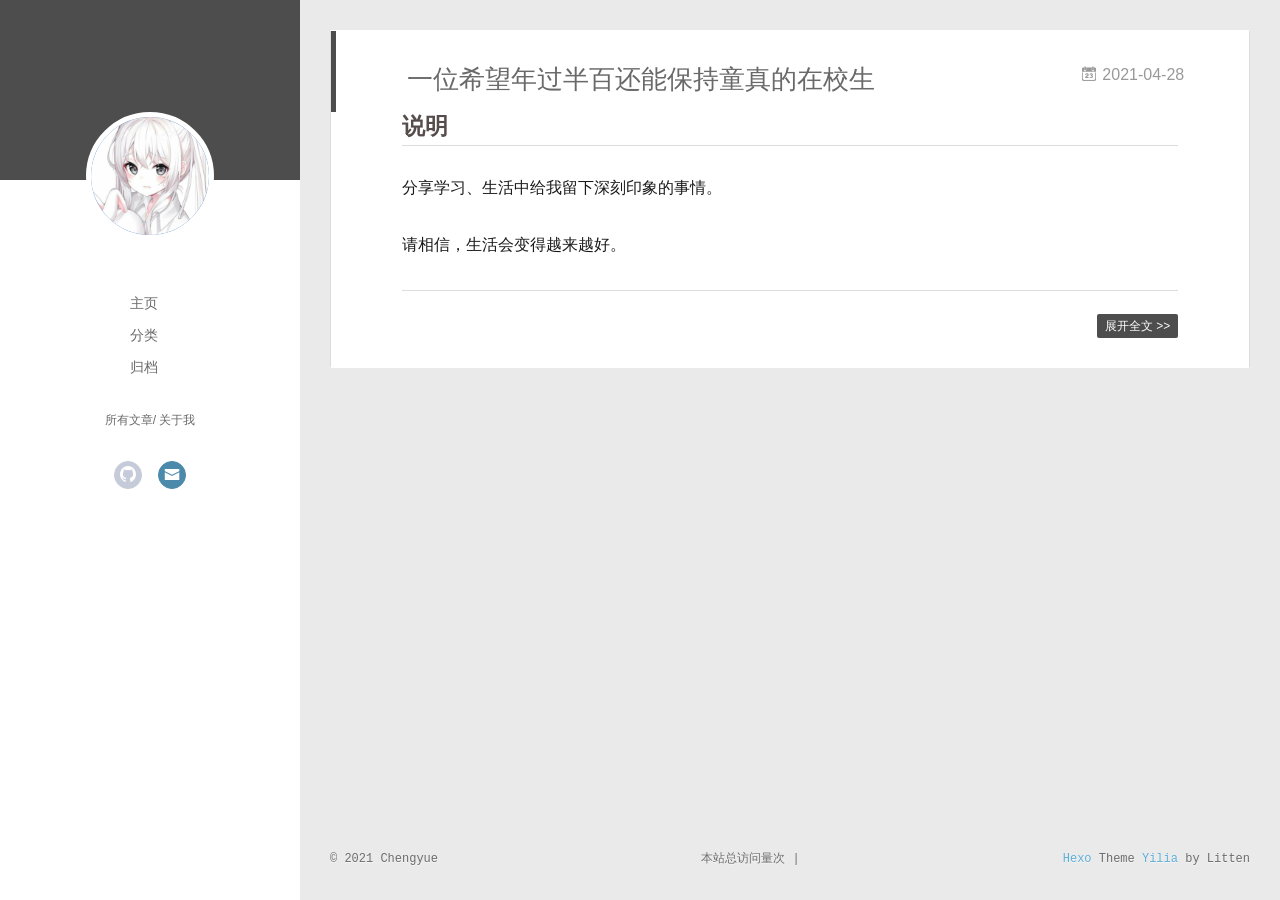
==== commit 203ee47d: "Site updated: 2021-04-29 12:45:07" ====
--- a/index.html
+++ b/index.html
@@ -157,7 +157,7 @@
         
   
     <h1 itemprop="name">
-      <a class="article-title" href="/2021/04/28/hello-world/">Hello World</a>
+      <a class="article-title" href="/2021/04/28/hello-world/">一位希望年过半百还能保持童真的在校生</a>
     </h1>
   
 
@@ -173,19 +173,8 @@
     
     <div class="article-entry" itemprop="articleBody">
       
-        <p>Welcome to <a target="_blank" rel="noopener" href="https://hexo.io/">Hexo</a>! This is your very first post. Check <a target="_blank" rel="noopener" href="https://hexo.io/docs/">documentation</a> for more info. If you get any problems when using Hexo, you can find the answer in <a target="_blank" rel="noopener" href="https://hexo.io/docs/troubleshooting.html">troubleshooting</a> or you can ask me on <a target="_blank" rel="noopener" href="https://github.com/hexojs/hexo/issues">GitHub</a>.</p>
-<h2 id="Quick-Start"><a href="#Quick-Start" class="headerlink" title="Quick Start"></a>Quick Start</h2><h3 id="Create-a-new-post"><a href="#Create-a-new-post" class="headerlink" title="Create a new post"></a>Create a new post</h3><figure class="highlight bash"><table><tr><td class="gutter"><pre><span class="line">1</span><br></pre></td><td class="code"><pre><span class="line">$ hexo new <span class="string">&quot;My New Post&quot;</span></span><br></pre></td></tr></table></figure>
-
-<p>More info: <a target="_blank" rel="noopener" href="https://hexo.io/docs/writing.html">Writing</a></p>
-<h3 id="Run-server"><a href="#Run-server" class="headerlink" title="Run server"></a>Run server</h3><figure class="highlight bash"><table><tr><td class="gutter"><pre><span class="line">1</span><br></pre></td><td class="code"><pre><span class="line">$ hexo server</span><br></pre></td></tr></table></figure>
-
-<p>More info: <a target="_blank" rel="noopener" href="https://hexo.io/docs/server.html">Server</a></p>
-<h3 id="Generate-static-files"><a href="#Generate-static-files" class="headerlink" title="Generate static files"></a>Generate static files</h3><figure class="highlight bash"><table><tr><td class="gutter"><pre><span class="line">1</span><br></pre></td><td class="code"><pre><span class="line">$ hexo generate</span><br></pre></td></tr></table></figure>
-
-<p>More info: <a target="_blank" rel="noopener" href="https://hexo.io/docs/generating.html">Generating</a></p>
-<h3 id="Deploy-to-remote-sites"><a href="#Deploy-to-remote-sites" class="headerlink" title="Deploy to remote sites"></a>Deploy to remote sites</h3><figure class="highlight bash"><table><tr><td class="gutter"><pre><span class="line">1</span><br></pre></td><td class="code"><pre><span class="line">$ hexo deploy</span><br></pre></td></tr></table></figure>
-
-<p>More info: <a target="_blank" rel="noopener" href="https://hexo.io/docs/one-command-deployment.html">Deployment</a></p>
+        <h2 id="说明"><a href="#说明" class="headerlink" title="说明"></a>说明</h2><p>分享学习、生活中给我留下深刻印象的事情。</p>
+<p>请相信，生活会变得越来越好。</p>
 
       
 
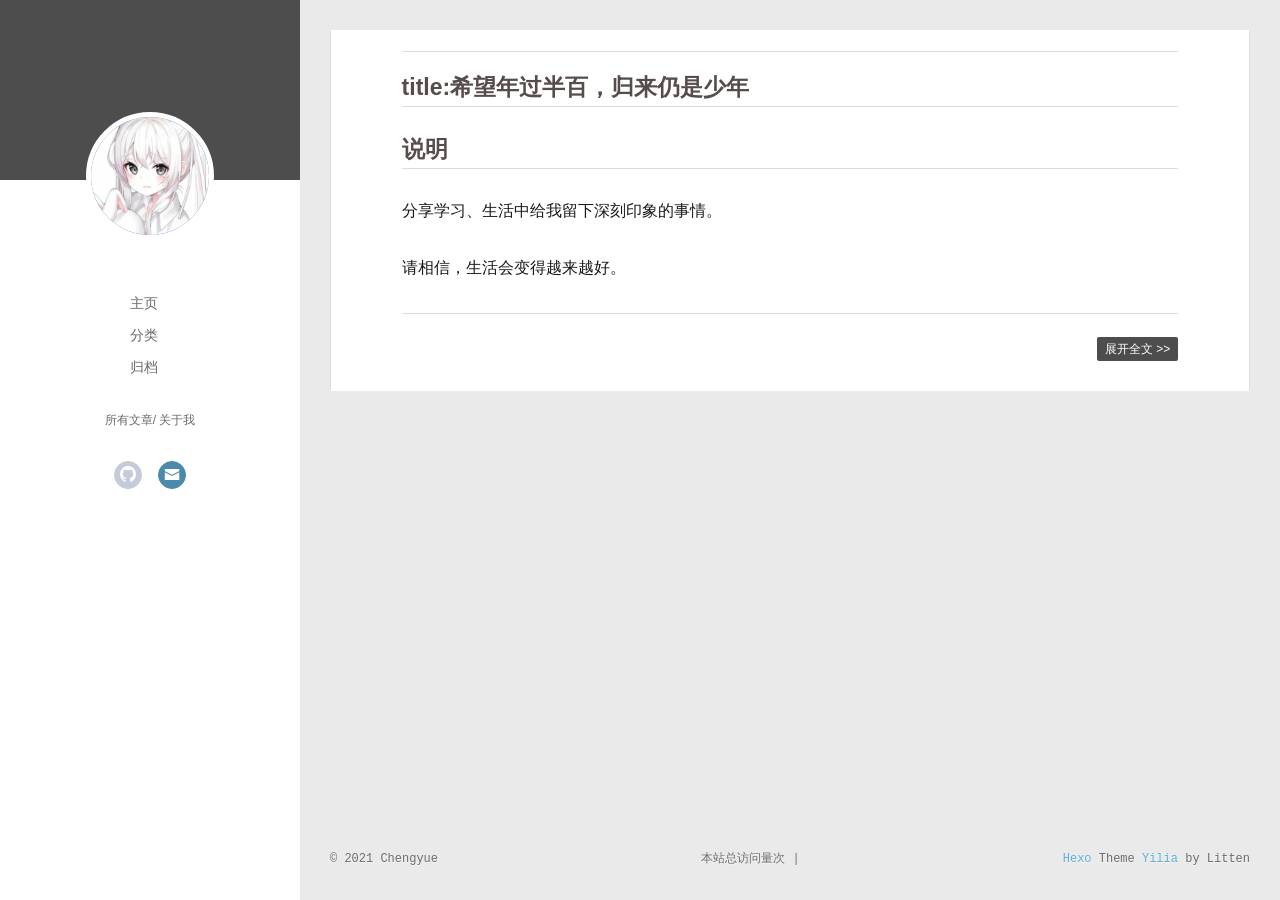
==== commit 40534975: "Site updated: 2021-04-29 12:47:20" ====
--- a/index.html
+++ b/index.html
@@ -150,30 +150,13 @@
           <div id="js-content" class="content-ll">
             
   
-    <article id="post-hello-world" class="article article-type-post  article-index" itemscope itemprop="blogPost">
+    <article id="post-Bolg说明" class="article article-type-post  article-index" itemscope itemprop="blogPost">
   <div class="article-inner">
     
-      <header class="article-header">
-        
-  
-    <h1 itemprop="name">
-      <a class="article-title" href="/2021/04/28/hello-world/">一位希望年过半百还能保持童真的在校生</a>
-    </h1>
-  
-
-        
-        
-
-
-<a href="/2021/04/28/hello-world/" class="archive-article-date">
-  	<time datetime="2021-04-28T14:34:05.480Z" itemprop="datePublished"><i class="icon-calendar icon"></i>2021-04-28</time>
-</a>
-        
-      </header>
-    
     <div class="article-entry" itemprop="articleBody">
       
-        <h2 id="说明"><a href="#说明" class="headerlink" title="说明"></a>说明</h2><p>分享学习、生活中给我留下深刻印象的事情。</p>
+        <hr>
+<h2 id="title-希望年过半百，归来仍是少年"><a href="#title-希望年过半百，归来仍是少年" class="headerlink" title="title:希望年过半百，归来仍是少年"></a>title:希望年过半百，归来仍是少年</h2><h2 id="说明"><a href="#说明" class="headerlink" title="说明"></a>说明</h2><p>分享学习、生活中给我留下深刻印象的事情。</p>
 <p>请相信，生活会变得越来越好。</p>
 
       
@@ -187,7 +170,7 @@
 
       
         <p class="article-more-link">
-          <a class="article-more-a" href="/2021/04/28/hello-world/">展开全文 >></a>
+          <a class="article-more-a" href="/2021/04/28/Bolg%E8%AF%B4%E6%98%8E/">展开全文 >></a>
         </p>
       
 
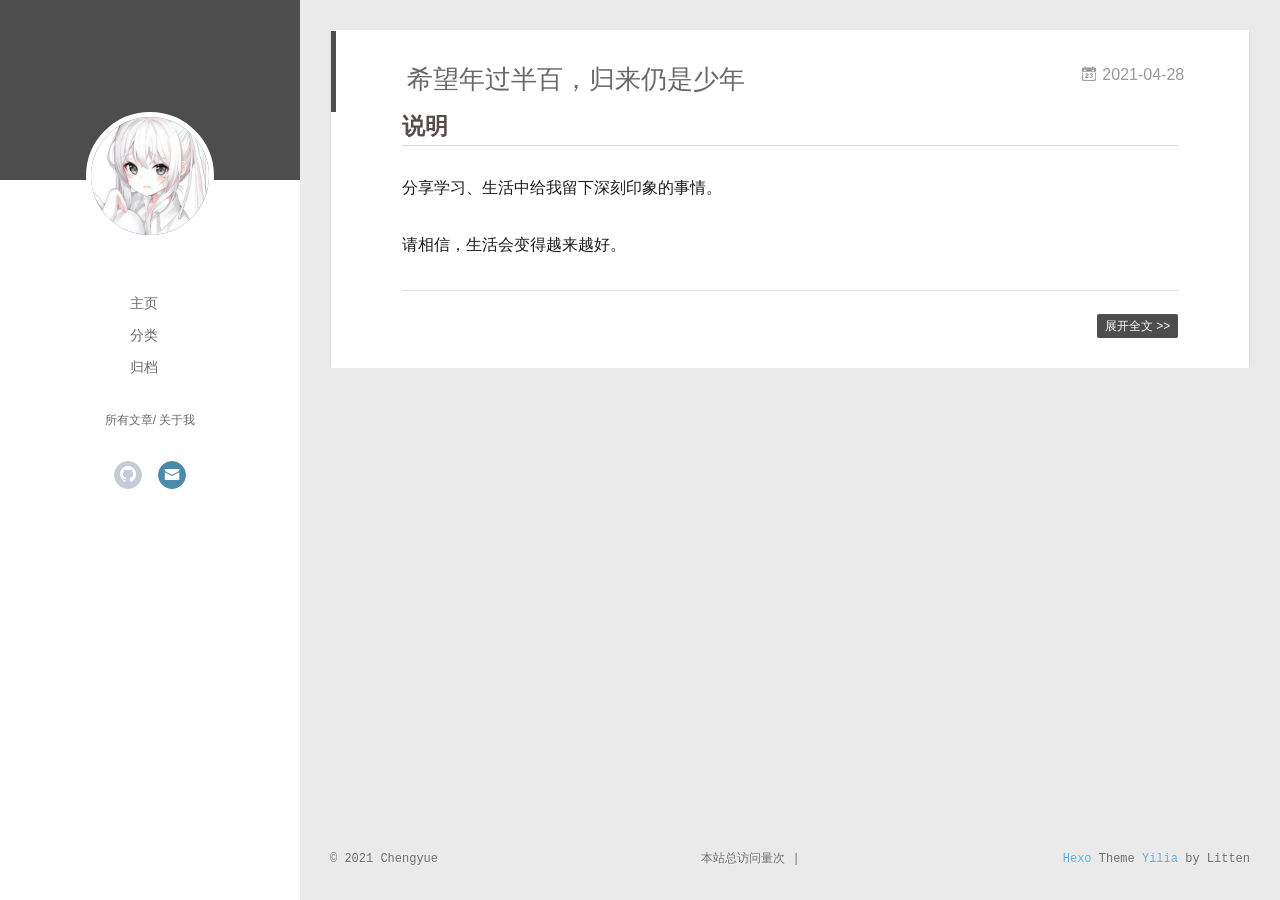
==== commit 0312f228: "Site updated: 2021-04-29 12:48:25" ====
--- a/index.html
+++ b/index.html
@@ -153,10 +153,27 @@
     <article id="post-Bolg说明" class="article article-type-post  article-index" itemscope itemprop="blogPost">
   <div class="article-inner">
     
+      <header class="article-header">
+        
+  
+    <h1 itemprop="name">
+      <a class="article-title" href="/2021/04/28/Bolg%E8%AF%B4%E6%98%8E/">希望年过半百，归来仍是少年</a>
+    </h1>
+  
+
+        
+        
+
+
+<a href="/2021/04/28/Bolg%E8%AF%B4%E6%98%8E/" class="archive-article-date">
+  	<time datetime="2021-04-28T14:34:05.480Z" itemprop="datePublished"><i class="icon-calendar icon"></i>2021-04-28</time>
+</a>
+        
+      </header>
+    
     <div class="article-entry" itemprop="articleBody">
       
-        <hr>
-<h2 id="title-希望年过半百，归来仍是少年"><a href="#title-希望年过半百，归来仍是少年" class="headerlink" title="title:希望年过半百，归来仍是少年"></a>title:希望年过半百，归来仍是少年</h2><h2 id="说明"><a href="#说明" class="headerlink" title="说明"></a>说明</h2><p>分享学习、生活中给我留下深刻印象的事情。</p>
+        <h2 id="说明"><a href="#说明" class="headerlink" title="说明"></a>说明</h2><p>分享学习、生活中给我留下深刻印象的事情。</p>
 <p>请相信，生活会变得越来越好。</p>
 
       
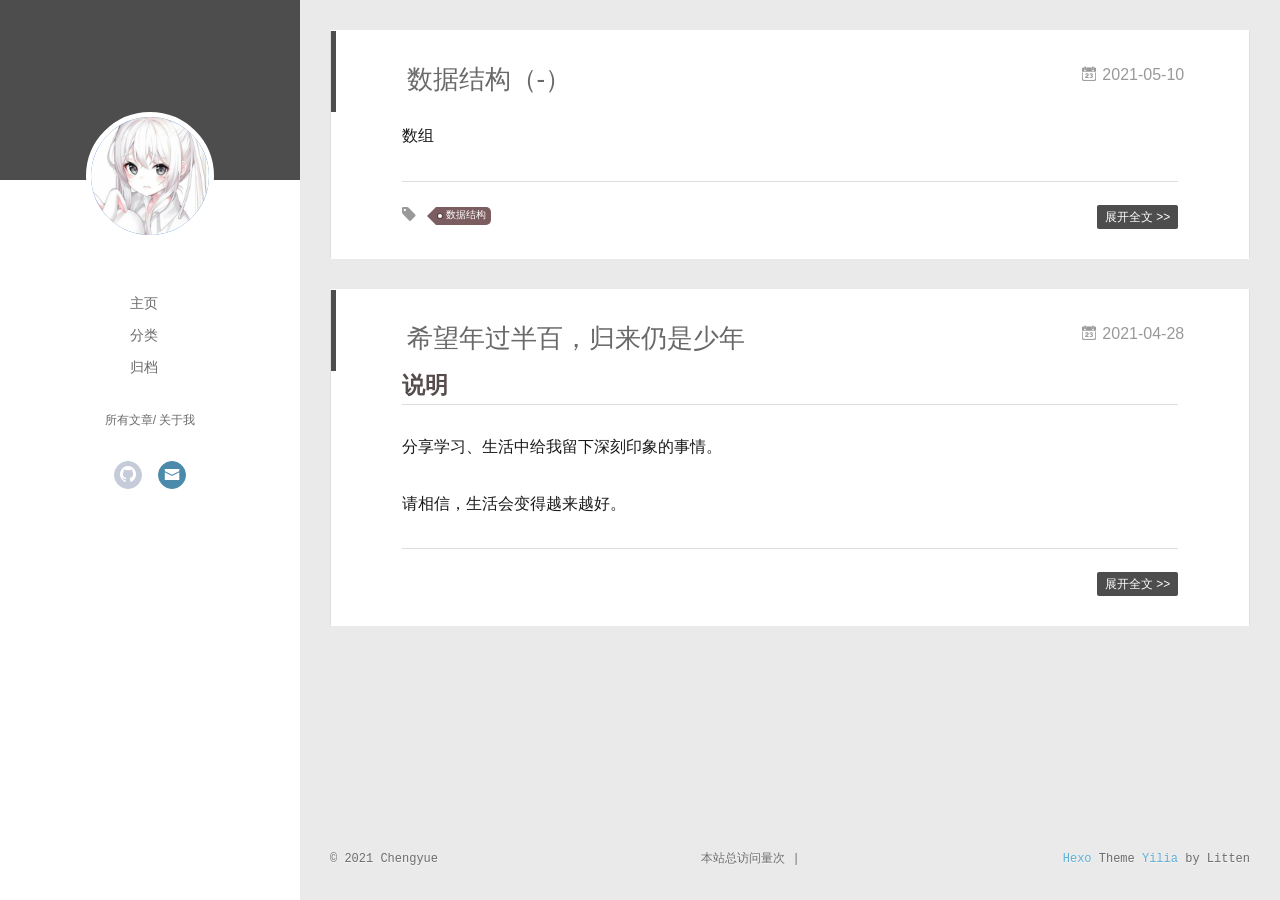
==== commit 2ddaf10c: "Site updated: 2021-05-10 21:18:19" ====
--- a/index.html
+++ b/index.html
@@ -150,6 +150,83 @@
           <div id="js-content" class="content-ll">
             
   
+    <article id="post-数据结构（-）" class="article article-type-post  article-index" itemscope itemprop="blogPost">
+  <div class="article-inner">
+    
+      <header class="article-header">
+        
+  
+    <h1 itemprop="name">
+      <a class="article-title" href="/2021/05/10/%E6%95%B0%E6%8D%AE%E7%BB%93%E6%9E%84%EF%BC%88-%EF%BC%89/">数据结构（-）</a>
+    </h1>
+  
+
+        
+        
+
+
+<a href="/2021/05/10/%E6%95%B0%E6%8D%AE%E7%BB%93%E6%9E%84%EF%BC%88-%EF%BC%89/" class="archive-article-date">
+  	<time datetime="2021-05-10T13:00:28.000Z" itemprop="datePublished"><i class="icon-calendar icon"></i>2021-05-10</time>
+</a>
+        
+      </header>
+    
+    <div class="article-entry" itemprop="articleBody">
+      
+        <p>数组</p>
+
+      
+
+      
+    </div>
+    <div class="article-info article-info-index">
+      
+      
+	<div class="article-tag tagcloud">
+		<i class="icon-price-tags icon"></i>
+		<ul class="article-tag-list">
+			 
+        		<li class="article-tag-list-item">
+        			<a href="javascript:void(0)" class="js-tag article-tag-list-link color5">数据结构</a>
+        		</li>
+      		
+		</ul>
+	</div>
+
+      
+
+      
+        <p class="article-more-link">
+          <a class="article-more-a" href="/2021/05/10/%E6%95%B0%E6%8D%AE%E7%BB%93%E6%9E%84%EF%BC%88-%EF%BC%89/">展开全文 >></a>
+        </p>
+      
+
+      
+      <div class="clearfix"></div>
+    </div>
+  </div>
+</article>
+
+<aside class="wrap-side-operation">
+    <div class="mod-side-operation">
+        
+        <div class="jump-container" id="js-jump-container" style="display:none;">
+            <a href="javascript:void(0)" class="mod-side-operation__jump-to-top">
+                <i class="icon-font icon-back"></i>
+            </a>
+            <div id="js-jump-plan-container" class="jump-plan-container" style="top: -11px;">
+                <i class="icon-font icon-plane jump-plane"></i>
+            </div>
+        </div>
+        
+        
+    </div>
+</aside>
+
+
+
+
+  
     <article id="post-Bolg说明" class="article article-type-post  article-index" itemscope itemprop="blogPost">
   <div class="article-inner">
     
@@ -318,6 +395,10 @@
             <input type="checkbox" q-on="click:toggleTag(e)" q-attr="checked:showTags">
           </label>
           <ul class="article-tag-list" q-show="showTags">
+             
+              <li class="article-tag-list-item">
+                <a href="javascript:void(0)" class="js-tag color5">数据结构</a>
+              </li>
             
             <div class="clearfix"></div>
           </ul>
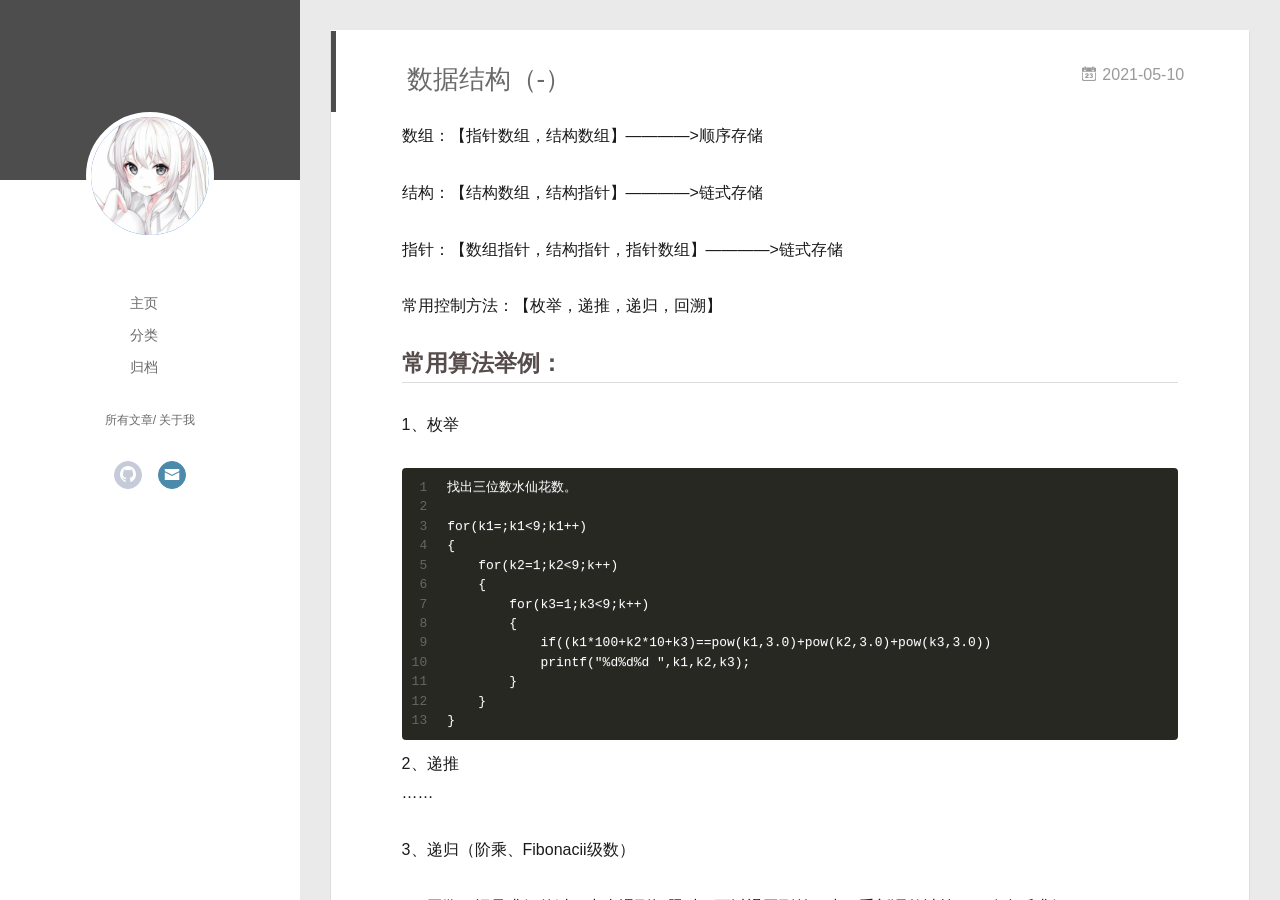
==== commit 9f06a6c4: "Site updated: 2021-05-16 20:46:13" ====
--- a/index.html
+++ b/index.html
@@ -173,8 +173,21 @@
     
     <div class="article-entry" itemprop="articleBody">
       
-        <p>数组</p>
-
+        <p>数组：【指针数组，结构数组】————&gt;顺序存储</p>
+<p>结构：【结构数组，结构指针】————&gt;链式存储</p>
+<p>指针：【数组指针，结构指针，指针数组】————&gt;链式存储</p>
+<p>常用控制方法：【枚举，递推，递归，回溯】</p>
+<h2 id="常用算法举例："><a href="#常用算法举例：" class="headerlink" title="常用算法举例："></a>常用算法举例：</h2><p>1、枚举</p>
+<figure class="highlight plain"><table><tr><td class="gutter"><pre><span class="line">1</span><br><span class="line">2</span><br><span class="line">3</span><br><span class="line">4</span><br><span class="line">5</span><br><span class="line">6</span><br><span class="line">7</span><br><span class="line">8</span><br><span class="line">9</span><br><span class="line">10</span><br><span class="line">11</span><br><span class="line">12</span><br><span class="line">13</span><br></pre></td><td class="code"><pre><span class="line">找出三位数水仙花数。</span><br><span class="line"></span><br><span class="line">for(k1&#x3D;;k1&lt;9;k1++)</span><br><span class="line">&#123;</span><br><span class="line">    for(k2&#x3D;1;k2&lt;9;k++)</span><br><span class="line">    &#123;</span><br><span class="line">        for(k3&#x3D;1;k3&lt;9;k++)</span><br><span class="line">        &#123;</span><br><span class="line">            if((k1*100+k2*10+k3)&#x3D;&#x3D;pow(k1,3.0)+pow(k2,3.0)+pow(k3,3.0))</span><br><span class="line">            printf(&quot;%d%d%d &quot;,k1,k2,k3);</span><br><span class="line">        &#125;</span><br><span class="line">    &#125;</span><br><span class="line">&#125;</span><br></pre></td></tr></table></figure>
+<p>2、递推<br>……</p>
+<p>3、递归（阶乘、Fibonacii级数）</p>
+<p>4、回溯。记录求解的过程中当遇到问题时，可以退回到前一步，重新调整计算。（八皇后求解）</p>
+<h2 id="结构的概念"><a href="#结构的概念" class="headerlink" title="结构的概念"></a>结构的概念</h2><p>1、数据结构：</p>
+<figure class="highlight plain"><table><tr><td class="gutter"><pre><span class="line">1</span><br></pre></td><td class="code"><pre><span class="line">数据元素相互之间的关系</span><br></pre></td></tr></table></figure>
+<p>2、逻辑结构：</p>
+<figure class="highlight plain"><table><tr><td class="gutter"><pre><span class="line">1</span><br><span class="line">2</span><br><span class="line">3</span><br><span class="line">4</span><br><span class="line">5</span><br><span class="line">6</span><br><span class="line">7</span><br></pre></td><td class="code"><pre><span class="line">数据元素之间的逻辑关系</span><br><span class="line">&#123;</span><br><span class="line">  集合</span><br><span class="line">  线性结构</span><br><span class="line">  树状结构</span><br><span class="line">  网状结构&#x2F;图状结构</span><br><span class="line">&#125;</span><br></pre></td></tr></table></figure>
+<p>3、物理结构</p>
+<figure class="highlight plain"><table><tr><td class="gutter"><pre><span class="line">1</span><br><span class="line">2</span><br><span class="line">3</span><br><span class="line">4</span><br><span class="line">5</span><br><span class="line">6</span><br></pre></td><td class="code"><pre><span class="line">物理结构又称存储结构</span><br><span class="line">&#123;</span><br><span class="line">  顺序结构--数组</span><br><span class="line">  链式结构--指针</span><br><span class="line">&#125;</span><br><span class="line">***在实现具体算法前，必须先确定存储结构***</span><br></pre></td></tr></table></figure>
       
 
       
@@ -187,7 +200,7 @@
 		<ul class="article-tag-list">
 			 
         		<li class="article-tag-list-item">
-        			<a href="javascript:void(0)" class="js-tag article-tag-list-link color5">数据结构</a>
+        			<a href="javascript:void(0)" class="js-tag article-tag-list-link color3">介绍</a>
         		</li>
       		
 		</ul>
@@ -397,7 +410,7 @@
           <ul class="article-tag-list" q-show="showTags">
              
               <li class="article-tag-list-item">
-                <a href="javascript:void(0)" class="js-tag color5">数据结构</a>
+                <a href="javascript:void(0)" class="js-tag color3">介绍</a>
               </li>
             
             <div class="clearfix"></div>
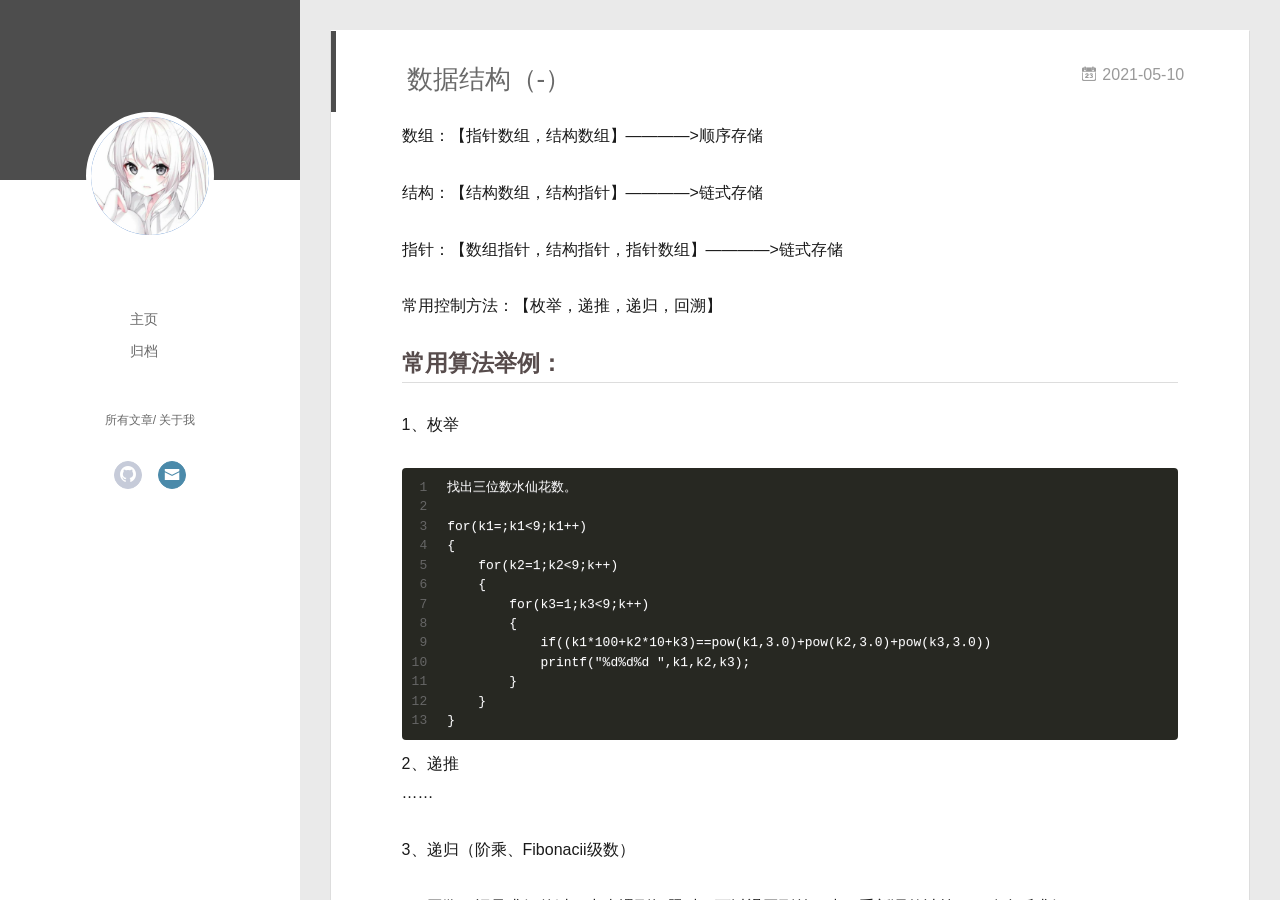
==== commit 4595570c: "Site updated: 2021-05-17 22:33:06" ====
--- a/index.html
+++ b/index.html
@@ -56,8 +56,6 @@
 			<ul>
 			
 				<li><a href="/">主页</a></li>
-	        
-				<li><a href="/categories">分类</a></li>
 	        
 				<li><a href="/archives">归档</a></li>
 	        
@@ -111,8 +109,6 @@
 			
 				
 			
-				
-			
 			
 			
 			<nav class="header-nav">
@@ -126,14 +122,12 @@
 			</nav>
 
 			<nav class="header-menu js-header-menu">
-				<ul style="width: 70%">
+				<ul style="width: 50%">
 				
 				
-					<li style="width: 33.333333333333336%"><a href="/">主页</a></li>
+					<li style="width: 50%"><a href="/">主页</a></li>
 		        
-					<li style="width: 33.333333333333336%"><a href="/categories">分类</a></li>
-		        
-					<li style="width: 33.333333333333336%"><a href="/archives">归档</a></li>
+					<li style="width: 50%"><a href="/archives">归档</a></li>
 		        
 				</ul>
 			</nav>
@@ -188,6 +182,7 @@
 <figure class="highlight plain"><table><tr><td class="gutter"><pre><span class="line">1</span><br><span class="line">2</span><br><span class="line">3</span><br><span class="line">4</span><br><span class="line">5</span><br><span class="line">6</span><br><span class="line">7</span><br></pre></td><td class="code"><pre><span class="line">数据元素之间的逻辑关系</span><br><span class="line">&#123;</span><br><span class="line">  集合</span><br><span class="line">  线性结构</span><br><span class="line">  树状结构</span><br><span class="line">  网状结构&#x2F;图状结构</span><br><span class="line">&#125;</span><br></pre></td></tr></table></figure>
 <p>3、物理结构</p>
 <figure class="highlight plain"><table><tr><td class="gutter"><pre><span class="line">1</span><br><span class="line">2</span><br><span class="line">3</span><br><span class="line">4</span><br><span class="line">5</span><br><span class="line">6</span><br></pre></td><td class="code"><pre><span class="line">物理结构又称存储结构</span><br><span class="line">&#123;</span><br><span class="line">  顺序结构--数组</span><br><span class="line">  链式结构--指针</span><br><span class="line">&#125;</span><br><span class="line">***在实现具体算法前，必须先确定存储结构***</span><br></pre></td></tr></table></figure>
+
       
 
       
@@ -207,6 +202,17 @@
 	</div>
 
       
+	<div class="article-category tagcloud">
+		<i class="icon-book icon"></i>
+		<ul class="article-tag-list">
+			 
+        		<li class="article-tag-list-item">
+        			<a href="/categories/数据结构//" class="article-tag-list-link color5">数据结构</a>
+        		</li>
+      		
+		</ul>
+	</div>
+
 
       
         <p class="article-more-link">
@@ -263,7 +269,7 @@
     
     <div class="article-entry" itemprop="articleBody">
       
-        <h2 id="说明"><a href="#说明" class="headerlink" title="说明"></a>说明</h2><p>分享学习、生活中给我留下深刻印象的事情。</p>
+        <h2 id="说明"><a href="#说明" class="headerlink" title="说明"></a>说明</h2><p>分享学习、生活中给我留下深刻印象的事情~~~~</p>
 <p>请相信，生活会变得越来越好。</p>
 
       
